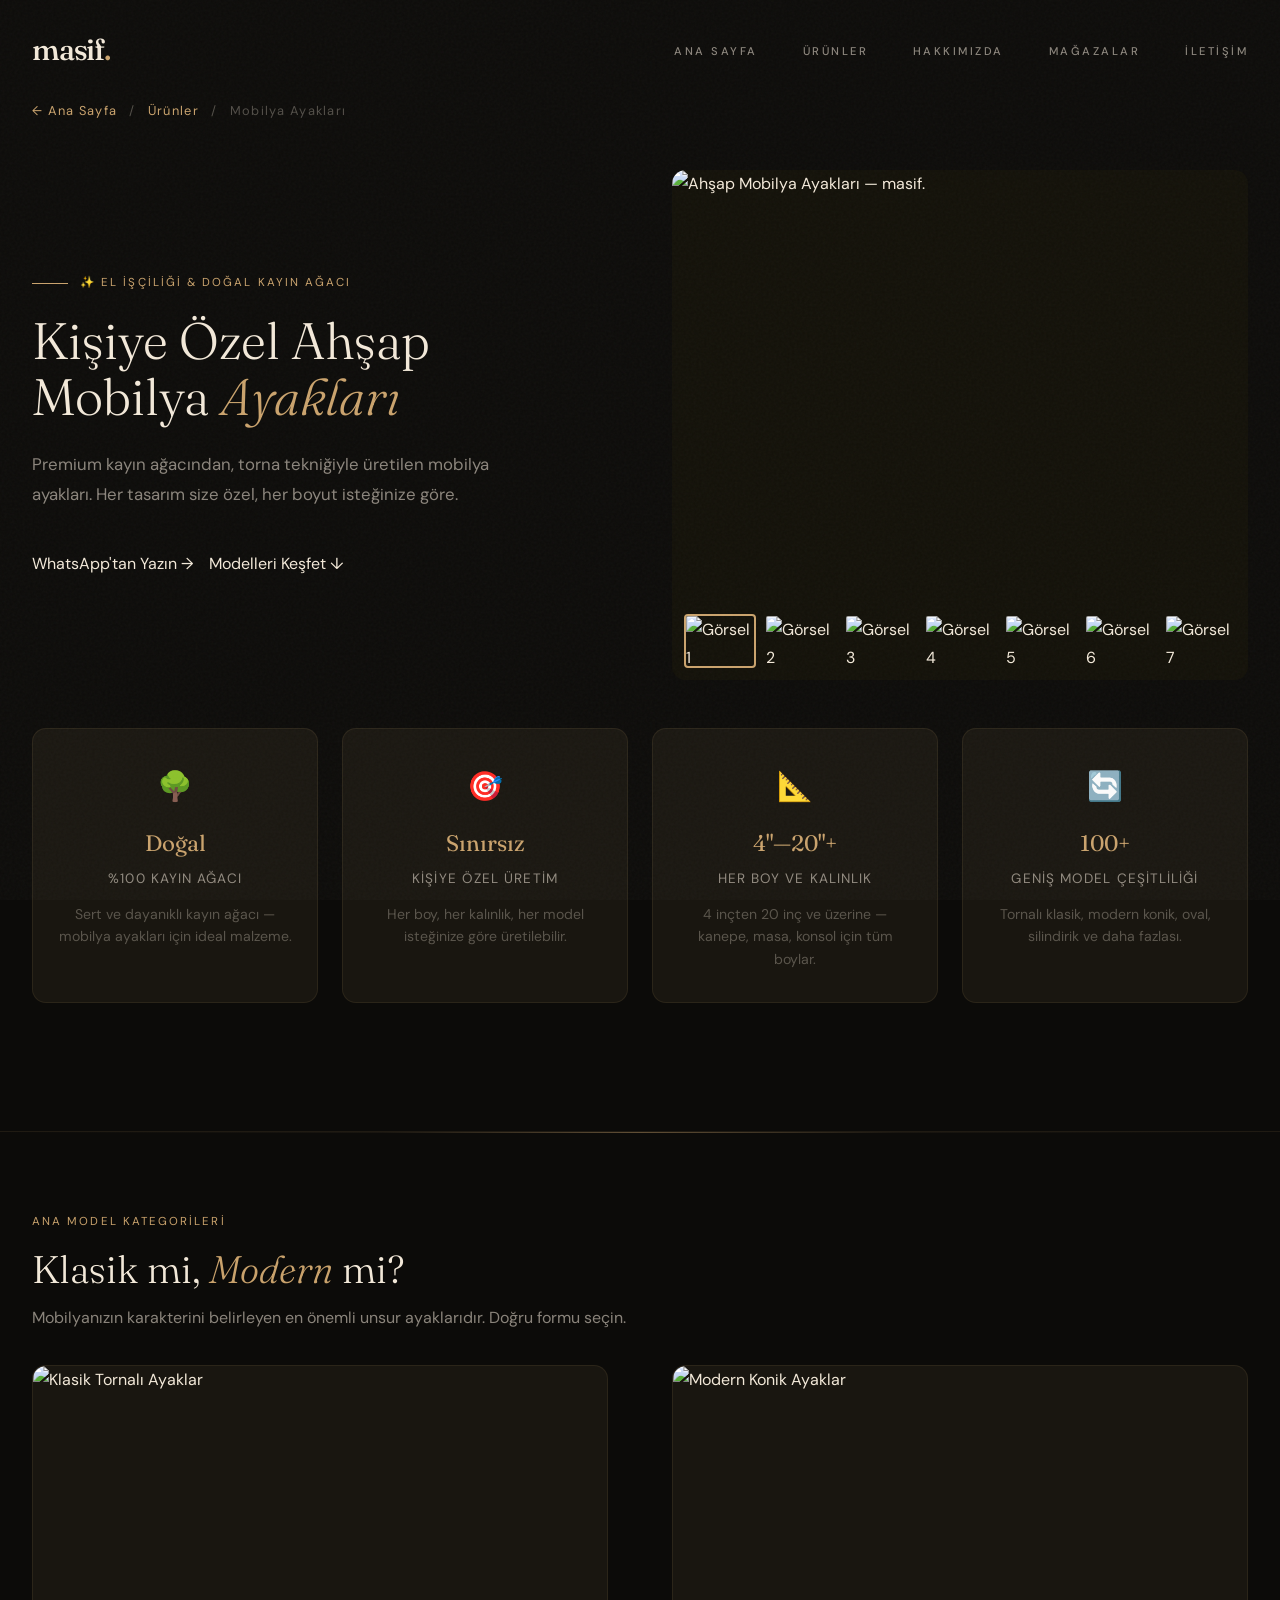
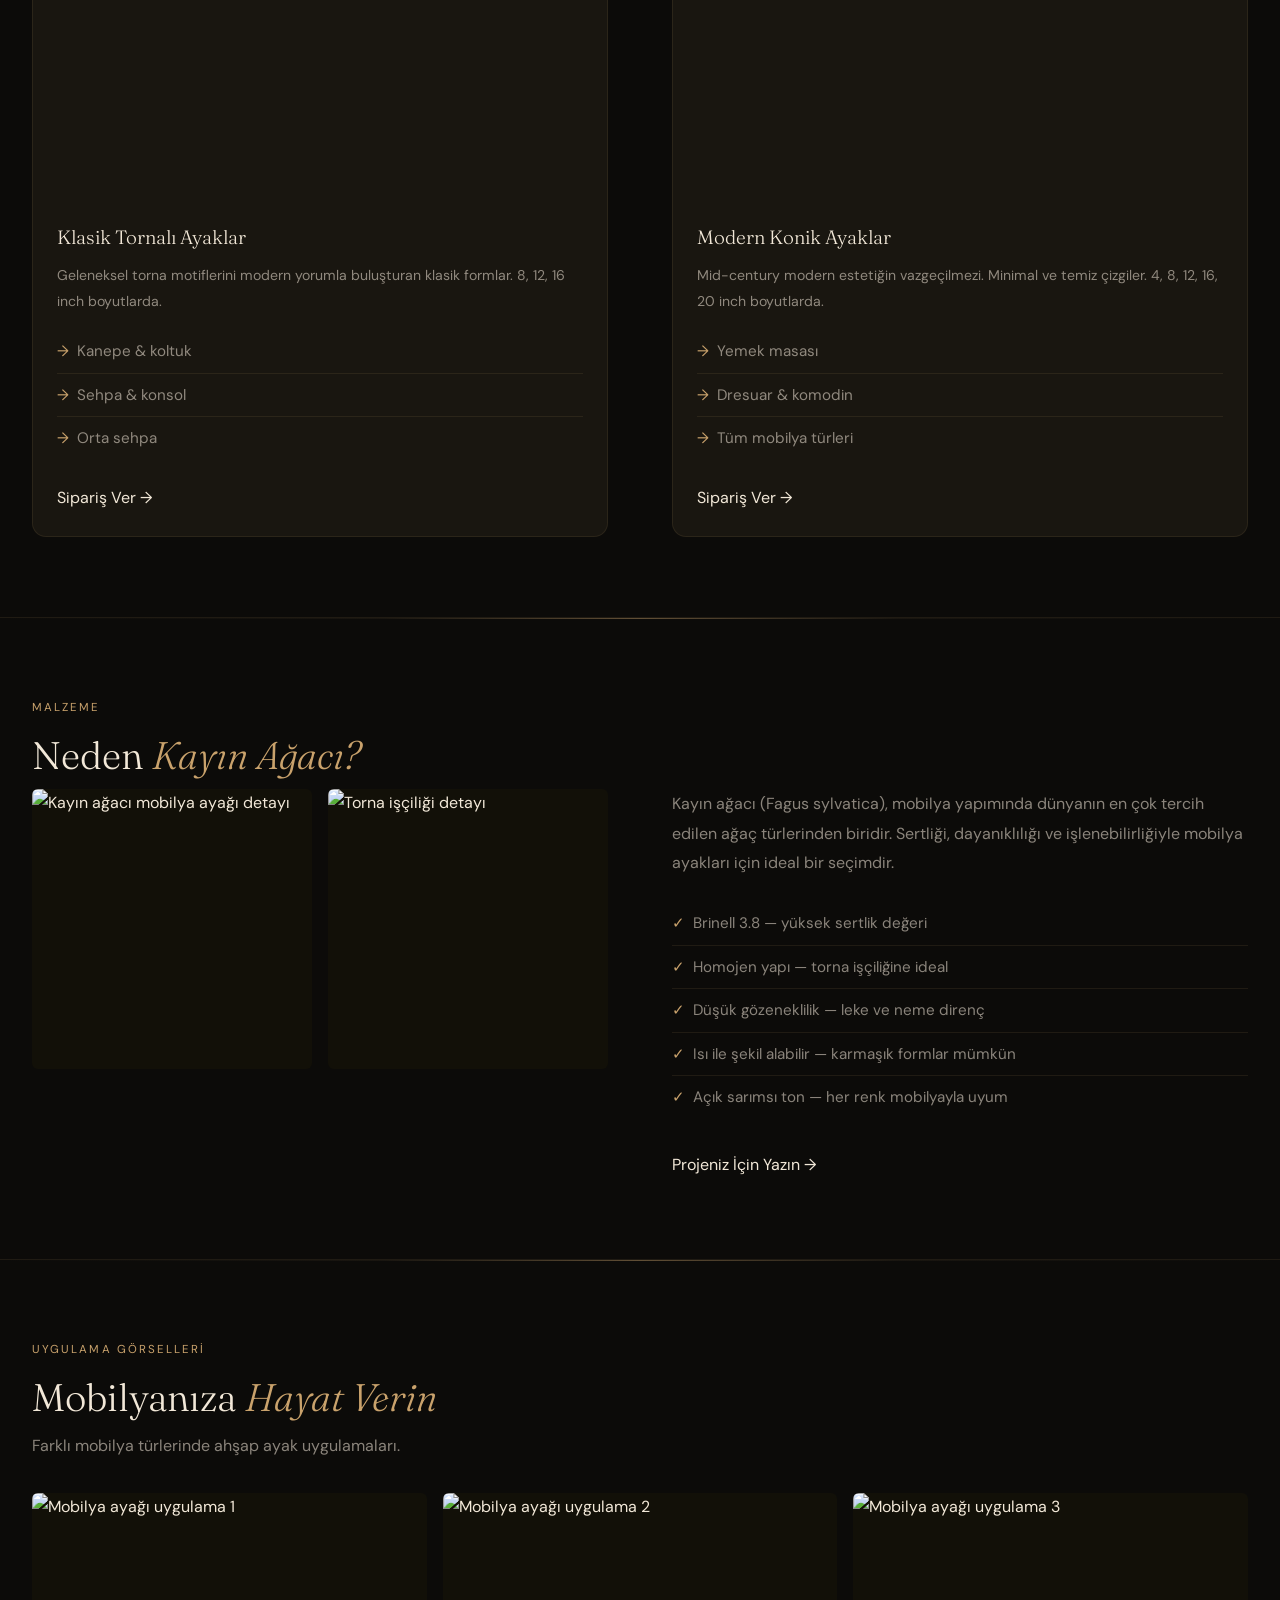
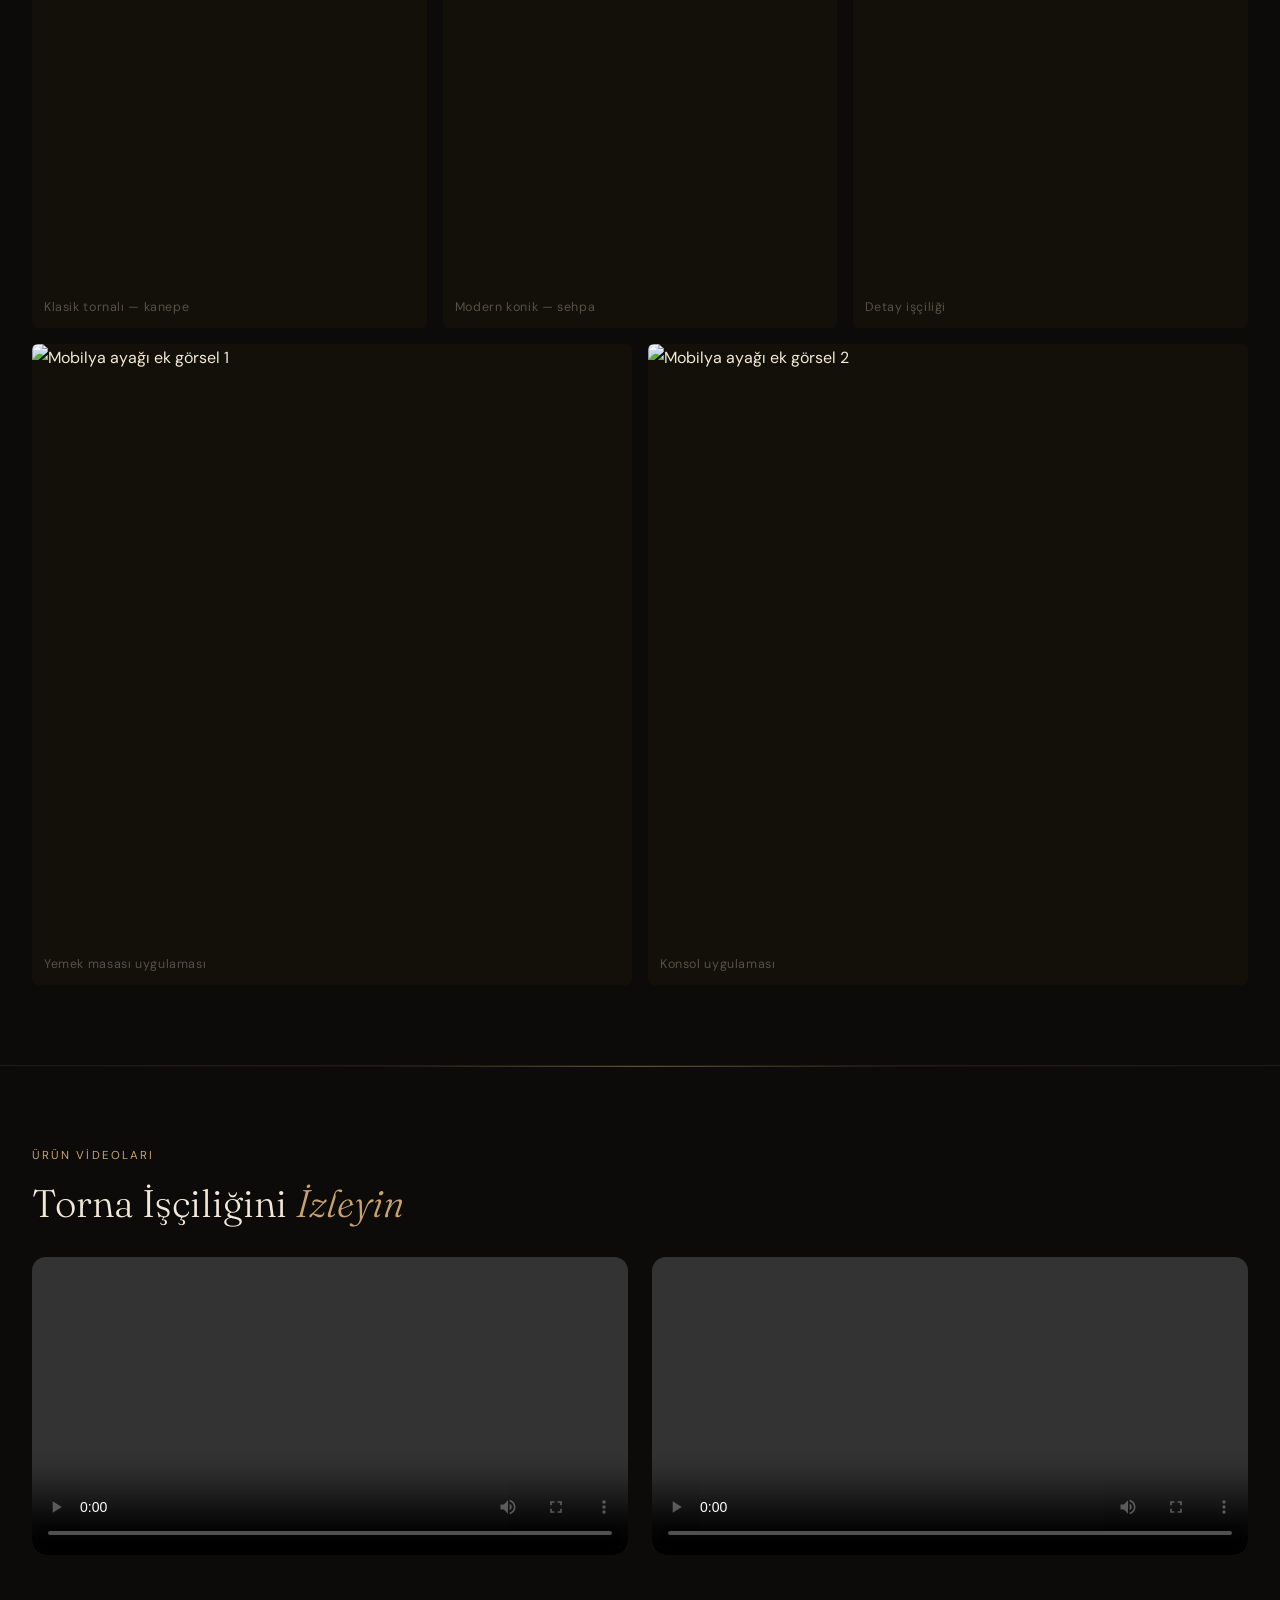
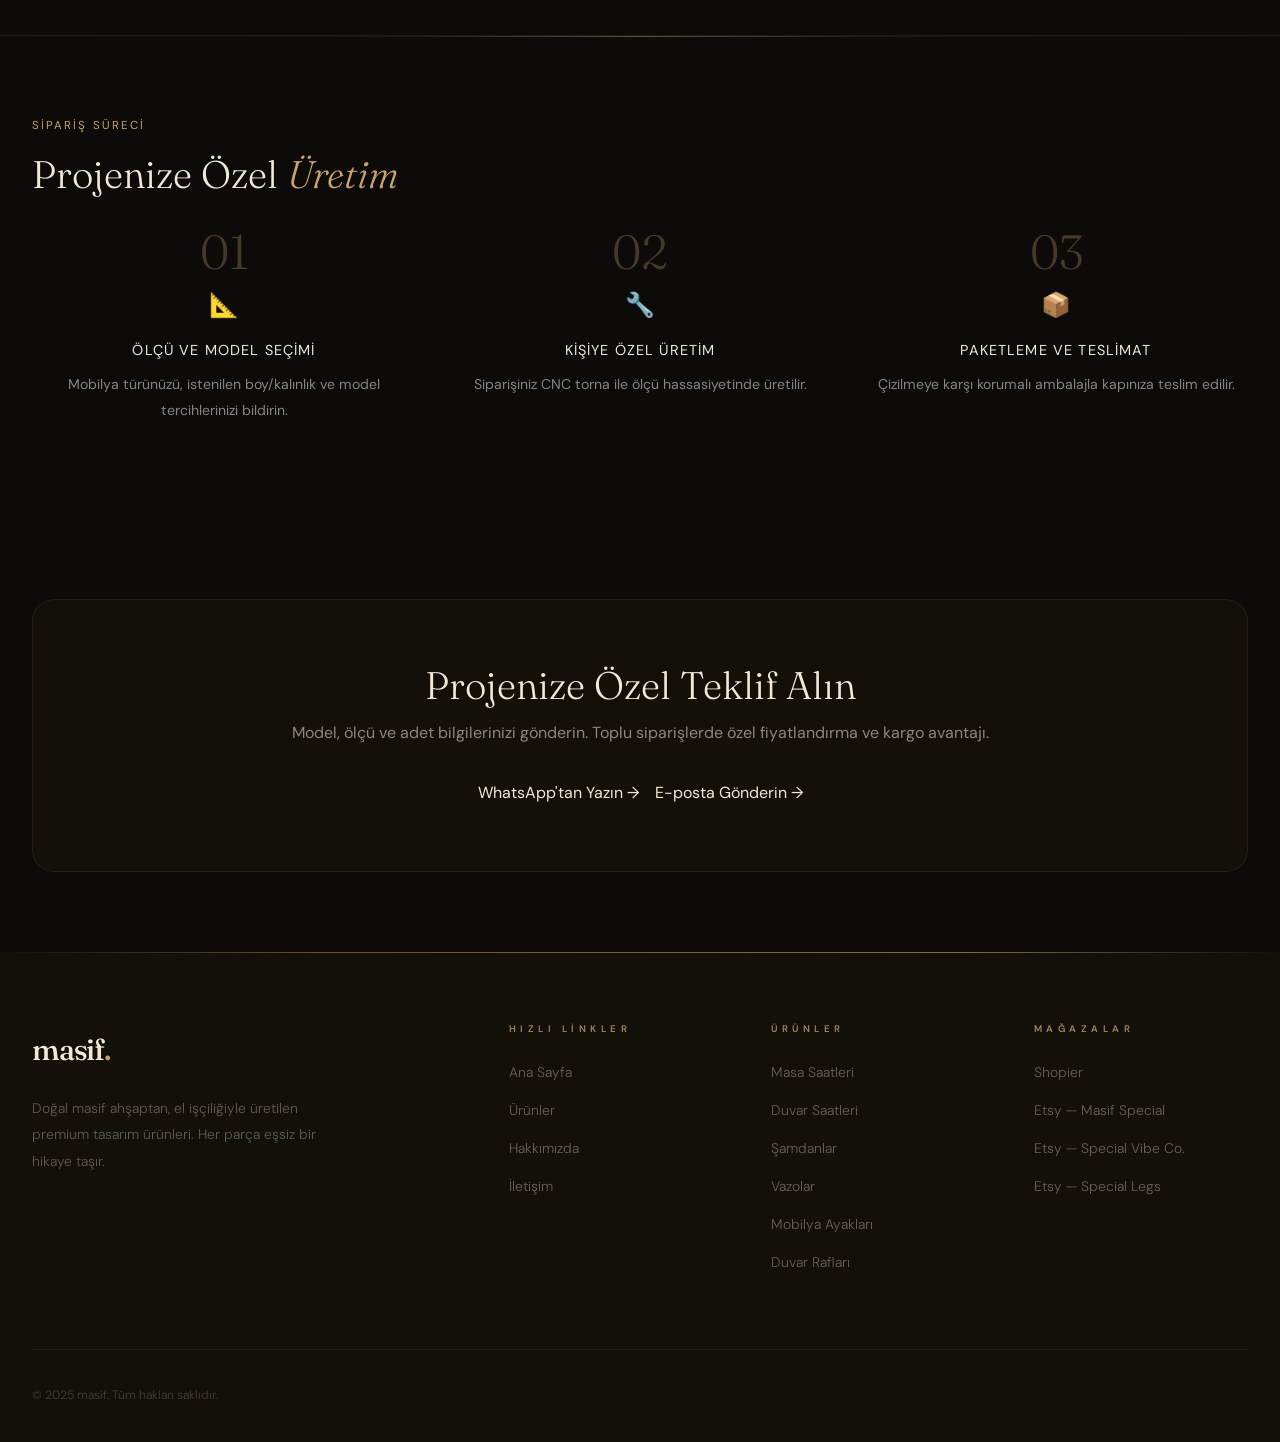
==== ahsap-ayaklar.html @ b121e5b3 "6 ürün detay sayfası eklendi - ahsap-masa-saati.html — kadran modelleri, font kişiselleştirme, video" ====
<!doctype html>
<html lang="tr">
<head>
  <meta charset="UTF-8"/>
  <meta name="viewport" content="width=device-width, initial-scale=1.0"/>
  <title>Ahşap Mobilya Ayakları | Kişiye Özel | Kayın Ağacı — masif.</title>
  <meta name="description" content="Premium kayın ağacından torna tekniğiyle üretilen kişiye özel mobilya ayakları. Her boy ve kalınlık, 100'den fazla model. Kanepe, koltuk, konsol ve masa ayakları."/>
  <link rel="preconnect" href="https://fonts.googleapis.com"/>
  <link rel="preconnect" href="https://fonts.gstatic.com" crossorigin/>
  <link href="https://fonts.googleapis.com/css2?family=Fraunces:ital,opsz,wght@0,9..144,300;0,9..144,400;0,9..144,500;1,9..144,300;1,9..144,400;1,9..144,500&family=DM+Sans:opsz,wght@9..40,300;9..40,400;9..40,500;9..40,600&display=swap" rel="stylesheet"/>
  <link rel="stylesheet" href="style.css"/>
  <link rel="stylesheet" href="product.css"/>
</head>
<body>
  <div class="page-loader" id="pageLoader"><div class="loader-logo">masif<span>.</span></div></div>
  <div class="nav-overlay" id="navOverlay"></div>
  <nav class="navbar" id="navbar">
    <div class="container">
      <a href="index.html" class="logo">masif<span>.</span></a>
      <ul class="nav-links" id="navLinks">
        <li><a href="index.html">Ana Sayfa</a></li>
        <li><a href="index.html#urunler" class="active">Ürünler</a></li>
        <li><a href="index.html#hakkimizda">Hakkımızda</a></li>
        <li><a href="index.html#magazalar">Mağazalar</a></li>
        <li><a href="index.html#iletisim">İletişim</a></li>
      </ul>
      <button class="menu-toggle" id="menuToggle" aria-label="Menü">
        <span></span><span></span><span></span>
      </button>
    </div>
  </nav>

  <!-- Breadcrumb -->
  <div class="product-breadcrumb">
    <div class="container">
      <a href="index.html">← Ana Sayfa</a>
      <span>/</span>
      <a href="index.html#urunler">Ürünler</a>
      <span>/</span>
      Mobilya Ayakları
    </div>
  </div>

  <!-- Product Hero -->
  <section class="product-hero">
    <div class="container">
      <div class="product-hero-inner">
        <!-- Info -->
        <div class="product-hero-info">
          <div class="product-hero-badge">✨ El İşçiliği &amp; Doğal Kayın Ağacı</div>
          <h1>Kişiye Özel Ahşap Mobilya <em>Ayakları</em></h1>
          <p class="product-hero-desc">Premium kayın ağacından, torna tekniğiyle üretilen mobilya ayakları. Her tasarım size özel, her boyut isteğinize göre.</p>
          <div class="product-hero-cta">
            <a href="https://wa.me/905XXXXXXXXX" class="btn-primary" target="_blank">WhatsApp'tan Yazın →</a>
            <a href="#modeller" class="btn-outline">Modelleri Keşfet ↓</a>
          </div>
        </div>
        <!-- Gallery -->
        <div class="product-gallery">
          <div class="gallery-main" id="galleryMain">
            <img src="Ahşap Ayaklar/2.png" alt="Ahşap Mobilya Ayakları — masif." id="galleryMainImg" data-lightbox="Ahşap Ayaklar/2.png"/>
          </div>
          <div class="gallery-thumbs">
            <div class="gallery-thumb active" onclick="switchGallery(this, 'Ahşap Ayaklar/2.png', 'img')">
              <img src="Ahşap Ayaklar/2.png" alt="Görsel 1"/>
            </div>
            <div class="gallery-thumb" onclick="switchGallery(this, 'Ahşap Ayaklar/3.png', 'img')">
              <img src="Ahşap Ayaklar/3.png" alt="Görsel 2" loading="lazy"/>
            </div>
            <div class="gallery-thumb" onclick="switchGallery(this, 'Ahşap Ayaklar/7 (1).png', 'img')">
              <img src="Ahşap Ayaklar/7 (1).png" alt="Görsel 3" loading="lazy"/>
            </div>
            <div class="gallery-thumb" onclick="switchGallery(this, 'Ahşap Ayaklar/8.png', 'img')">
              <img src="Ahşap Ayaklar/8.png" alt="Görsel 4" loading="lazy"/>
            </div>
            <div class="gallery-thumb" onclick="switchGallery(this, 'Ahşap Ayaklar/7.png', 'img')">
              <img src="Ahşap Ayaklar/7.png" alt="Görsel 5" loading="lazy"/>
            </div>
            <div class="gallery-thumb" onclick="switchGallery(this, 'Ahşap Ayaklar/14 (1).png', 'img')">
              <img src="Ahşap Ayaklar/14 (1).png" alt="Görsel 6" loading="lazy"/>
            </div>
            <div class="gallery-thumb" onclick="switchGallery(this, 'Ahşap Ayaklar/14.png', 'img')">
              <img src="Ahşap Ayaklar/14.png" alt="Görsel 7" loading="lazy"/>
            </div>
            <div class="gallery-thumb" onclick="switchGallery(this, 'Ahşap Ayaklar/hf_20260219_172932_a858bdf8-8413-4693-9ab3-9bf36b9cfa79.mp4', 'video')">
              <video src="Ahşap Ayaklar/hf_20260219_172932_a858bdf8-8413-4693-9ab3-9bf36b9cfa79.mp4" muted></video>
            </div>
            <div class="gallery-thumb" onclick="switchGallery(this, 'Ahşap Ayaklar/hf_20260221_081444_c251671a-e6d6-4819-8601-681219d92384.mp4', 'video')">
              <video src="Ahşap Ayaklar/hf_20260221_081444_c251671a-e6d6-4819-8601-681219d92384.mp4" muted></video>
            </div>
          </div>
        </div>
      </div>

      <!-- Features -->
      <div class="features-grid reveal">
        <div class="feature-card">
          <div class="feature-icon">🌳</div>
          <div class="feature-metric">Doğal</div>
          <div class="feature-title">%100 Kayın Ağacı</div>
          <p class="feature-desc">Sert ve dayanıklı kayın ağacı — mobilya ayakları için ideal malzeme.</p>
        </div>
        <div class="feature-card">
          <div class="feature-icon">🎯</div>
          <div class="feature-metric">Sınırsız</div>
          <div class="feature-title">Kişiye Özel Üretim</div>
          <p class="feature-desc">Her boy, her kalınlık, her model isteğinize göre üretilebilir.</p>
        </div>
        <div class="feature-card">
          <div class="feature-icon">📐</div>
          <div class="feature-metric">4"—20"+</div>
          <div class="feature-title">Her Boy ve Kalınlık</div>
          <p class="feature-desc">4 inçten 20 inç ve üzerine — kanepe, masa, konsol için tüm boylar.</p>
        </div>
        <div class="feature-card">
          <div class="feature-icon">🔄</div>
          <div class="feature-metric">100+</div>
          <div class="feature-title">Geniş Model Çeşitliliği</div>
          <p class="feature-desc">Tornalı klasik, modern konik, oval, silindirik ve daha fazlası.</p>
        </div>
      </div>
    </div>
  </section>

  <!-- Models -->
  <section class="content-section reveal" id="modeller">
    <div class="container">
      <div class="section-label">Ana Model Kategorileri</div>
      <h2>Klasik mi, <em>Modern</em> mi?</h2>
      <p class="subtitle">Mobilyanızın karakterini belirleyen en önemli unsur ayaklarıdır. Doğru formu seçin.</p>
      <div class="split-layout" style="margin-top: 2rem;">
        <div class="model-card" style="margin: 0;">
          <div class="model-card-img">
            <img src="Ahşap Ayaklar/14 (1).png" alt="Klasik Tornalı Ayaklar" loading="lazy"/>
          </div>
          <div class="model-card-body">
            <div class="model-card-title">Klasik Tornalı Ayaklar</div>
            <p class="model-card-desc">Geleneksel torna motiflerini modern yorumla buluşturan klasik formlar. 8, 12, 16 inch boyutlarda.</p>
            <ul class="icon-list" style="margin-bottom: 1.5rem;">
              <li><span style="color: var(--accent);">→</span> Kanepe &amp; koltuk</li>
              <li><span style="color: var(--accent);">→</span> Sehpa &amp; konsol</li>
              <li><span style="color: var(--accent);">→</span> Orta sehpa</li>
            </ul>
            <a href="https://wa.me/905XXXXXXXXX" class="btn-primary" target="_blank">Sipariş Ver →</a>
          </div>
        </div>
        <div class="model-card" style="margin: 0;">
          <div class="model-card-img">
            <img src="Ahşap Ayaklar/14.png" alt="Modern Konik Ayaklar" loading="lazy"/>
          </div>
          <div class="model-card-body">
            <div class="model-card-title">Modern Konik Ayaklar</div>
            <p class="model-card-desc">Mid-century modern estetiğin vazgeçilmezi. Minimal ve temiz çizgiler. 4, 8, 12, 16, 20 inch boyutlarda.</p>
            <ul class="icon-list" style="margin-bottom: 1.5rem;">
              <li><span style="color: var(--accent);">→</span> Yemek masası</li>
              <li><span style="color: var(--accent);">→</span> Dresuar &amp; komodin</li>
              <li><span style="color: var(--accent);">→</span> Tüm mobilya türleri</li>
            </ul>
            <a href="https://wa.me/905XXXXXXXXX" class="btn-primary" target="_blank">Sipariş Ver →</a>
          </div>
        </div>
      </div>
    </div>
  </section>

  <!-- Neden Kayın Ağacı -->
  <section class="content-section reveal">
    <div class="container">
      <div class="section-label">Malzeme</div>
      <h2>Neden <em>Kayın Ağacı?</em></h2>
      <div class="split-layout">
        <div>
          <div class="img-grid-2">
            <div class="img-card">
              <img src="Ahşap Ayaklar/8.png" alt="Kayın ağacı mobilya ayağı detayı" loading="lazy" data-lightbox="Ahşap Ayaklar/8.png"/>
            </div>
            <div class="img-card">
              <img src="Ahşap Ayaklar/7.png" alt="Torna işçiliği detayı" loading="lazy" data-lightbox="Ahşap Ayaklar/7.png"/>
            </div>
          </div>
        </div>
        <div>
          <p>Kayın ağacı (Fagus sylvatica), mobilya yapımında dünyanın en çok tercih edilen ağaç türlerinden biridir. Sertliği, dayanıklılığı ve işlenebilirliğiyle mobilya ayakları için ideal bir seçimdir.</p>
          <ul class="icon-list" style="margin-top: 1.5rem;">
            <li><span style="color: var(--accent);">✓</span> Brinell 3.8 — yüksek sertlik değeri</li>
            <li><span style="color: var(--accent);">✓</span> Homojen yapı — torna işçiliğine ideal</li>
            <li><span style="color: var(--accent);">✓</span> Düşük gözeneklilik — leke ve neme direnç</li>
            <li><span style="color: var(--accent);">✓</span> Isı ile şekil alabilir — karmaşık formlar mümkün</li>
            <li><span style="color: var(--accent);">✓</span> Açık sarımsı ton — her renk mobilyayla uyum</li>
          </ul>
          <div style="margin-top: 2rem;">
            <a href="https://wa.me/905XXXXXXXXX" class="btn-primary" target="_blank">Projeniz İçin Yazın →</a>
          </div>
        </div>
      </div>
    </div>
  </section>

  <!-- Mobilya Galerisi -->
  <section class="content-section reveal">
    <div class="container">
      <div class="section-label">Uygulama Görselleri</div>
      <h2>Mobilyanıza <em>Hayat Verin</em></h2>
      <p class="subtitle">Farklı mobilya türlerinde ahşap ayak uygulamaları.</p>
      <div class="img-grid-3" style="margin-top: 2rem;">
        <div class="img-card">
          <img src="Ahşap Ayaklar/2.png" alt="Mobilya ayağı uygulama 1" loading="lazy" data-lightbox="Ahşap Ayaklar/2.png"/>
          <div class="img-label">Klasik tornalı — kanepe</div>
        </div>
        <div class="img-card">
          <img src="Ahşap Ayaklar/3.png" alt="Mobilya ayağı uygulama 2" loading="lazy" data-lightbox="Ahşap Ayaklar/3.png"/>
          <div class="img-label">Modern konik — sehpa</div>
        </div>
        <div class="img-card">
          <img src="Ahşap Ayaklar/7 (1).png" alt="Mobilya ayağı uygulama 3" loading="lazy" data-lightbox="Ahşap Ayaklar/7 (1).png"/>
          <div class="img-label">Detay işçiliği</div>
        </div>
      </div>
      <div class="img-grid-2" style="margin-top: 1rem;">
        <div class="img-card">
          <img src="Ahşap Ayaklar/hf_20260222_120112_39fe9211-1a6a-4c63-b778-dd386a751009.jpeg" alt="Mobilya ayağı ek görsel 1" loading="lazy" data-lightbox="Ahşap Ayaklar/hf_20260222_120112_39fe9211-1a6a-4c63-b778-dd386a751009.jpeg"/>
          <div class="img-label">Yemek masası uygulaması</div>
        </div>
        <div class="img-card">
          <img src="Ahşap Ayaklar/hf_20260222_120312_4f94c326-0113-431b-8261-c9db89afc137.png" alt="Mobilya ayağı ek görsel 2" loading="lazy" data-lightbox="Ahşap Ayaklar/hf_20260222_120312_4f94c326-0113-431b-8261-c9db89afc137.png"/>
          <div class="img-label">Konsol uygulaması</div>
        </div>
      </div>
    </div>
  </section>

  <!-- Video Section -->
  <section class="content-section reveal">
    <div class="container">
      <div class="section-label">Ürün Videoları</div>
      <h2>Torna İşçiliğini <em>İzleyin</em></h2>
      <div class="video-grid">
        <div class="video-card">
          <video controls>
            <source src="Ahşap Ayaklar/hf_20260219_172932_a858bdf8-8413-4693-9ab3-9bf36b9cfa79.mp4" type="video/mp4"/>
          </video>
        </div>
        <div class="video-card">
          <video controls>
            <source src="Ahşap Ayaklar/hf_20260221_081444_c251671a-e6d6-4819-8601-681219d92384.mp4" type="video/mp4"/>
          </video>
        </div>
      </div>
    </div>
  </section>

  <!-- Sipariş Süreci -->
  <section class="content-section reveal">
    <div class="container">
      <div class="section-label">Sipariş Süreci</div>
      <h2>Projenize Özel <em>Üretim</em></h2>
      <div class="steps">
        <div class="step">
          <div class="step-num">01</div>
          <div class="step-icon">📐</div>
          <div class="step-title">Ölçü ve Model Seçimi</div>
          <p class="step-desc">Mobilya türünüzü, istenilen boy/kalınlık ve model tercihlerinizi bildirin.</p>
        </div>
        <div class="step">
          <div class="step-num">02</div>
          <div class="step-icon">🔧</div>
          <div class="step-title">Kişiye Özel Üretim</div>
          <p class="step-desc">Siparişiniz CNC torna ile ölçü hassasiyetinde üretilir.</p>
        </div>
        <div class="step">
          <div class="step-num">03</div>
          <div class="step-icon">📦</div>
          <div class="step-title">Paketleme ve Teslimat</div>
          <p class="step-desc">Çizilmeye karşı korumalı ambalajla kapınıza teslim edilir.</p>
        </div>
      </div>
    </div>
  </section>

  <!-- CTA Band -->
  <div class="container">
    <div class="cta-band reveal">
      <h2>Projenize Özel Teklif Alın</h2>
      <p>Model, ölçü ve adet bilgilerinizi gönderin. Toplu siparişlerde özel fiyatlandırma ve kargo avantajı.</p>
      <div class="cta-buttons">
        <a href="https://wa.me/905XXXXXXXXX" class="btn-primary" target="_blank">WhatsApp'tan Yazın →</a>
        <a href="mailto:info@masifspecial.com" class="btn-outline">E-posta Gönderin →</a>
      </div>
    </div>
  </div>

  <footer class="footer">
    <div class="container">
      <div class="footer-grid">
        <div class="footer-brand">
          <a href="index.html" class="logo">masif<span>.</span></a>
          <p>Doğal masif ahşaptan, el işçiliğiyle üretilen premium tasarım ürünleri. Her parça eşsiz bir hikaye taşır.</p>
        </div>
        <div class="footer-col">
          <h4>Hızlı Linkler</h4>
          <a href="index.html">Ana Sayfa</a>
          <a href="index.html#urunler">Ürünler</a>
          <a href="index.html#hakkimizda">Hakkımızda</a>
          <a href="index.html#iletisim">İletişim</a>
        </div>
        <div class="footer-col">
          <h4>Ürünler</h4>
          <a href="ahsap-masa-saati.html">Masa Saatleri</a>
          <a href="ahsap-duvar-saati.html">Duvar Saatleri</a>
          <a href="ahsap-samdanlar.html">Şamdanlar</a>
          <a href="ahsap-vazolar.html">Vazolar</a>
          <a href="ahsap-ayaklar.html">Mobilya Ayakları</a>
          <a href="ahsap-duvar-rafi.html">Duvar Rafları</a>
        </div>
        <div class="footer-col">
          <h4>Mağazalar</h4>
          <a href="https://www.shopier.com/masiftasarimahsap" target="_blank">Shopier</a>
          <a href="https://masifspecial.etsy.com" target="_blank">Etsy — Masif Special</a>
          <a href="https://specialvibeco.etsy.com" target="_blank">Etsy — Special Vibe Co.</a>
          <a href="https://masifspeciallegs.etsy.com" target="_blank">Etsy — Special Legs</a>
        </div>
      </div>
      <div class="footer-bottom">
        <p>&copy; 2025 masif. Tüm hakları saklıdır.</p>
      </div>
    </div>
  </footer>

  <div class="lightbox" id="lightbox">
    <button class="lightbox-close" id="lightboxClose">&times;</button>
    <img src="" alt="" id="lightboxImg"/>
  </div>

  <script src="script.js"></script>
  <script>
    function switchGallery(thumb, src, type) {
      document.querySelectorAll('.gallery-thumb').forEach(function(t) { t.classList.remove('active'); });
      thumb.classList.add('active');
      var main = document.getElementById('galleryMain');
      if (type === 'video') {
        main.innerHTML = '<video autoplay muted loop playsinline style="width:100%;height:100%;object-fit:cover;"><source src="' + src + '" type="video/mp4"/></video>';
      } else {
        main.innerHTML = '<img src="' + src + '" alt="Ahşap Mobilya Ayağı" data-lightbox="' + src + '" style="width:100%;height:100%;object-fit:cover;cursor:pointer;" onclick="openLightbox(\'' + src + '\')" />';
      }
    }
    function openLightbox(src) {
      document.getElementById('lightboxImg').src = src;
      document.getElementById('lightbox').classList.add('active');
    }
    document.querySelectorAll('[data-lightbox]').forEach(function(el) {
      el.style.cursor = 'pointer';
      el.addEventListener('click', function() { openLightbox(this.dataset.lightbox); });
    });
    document.getElementById('lightboxClose').addEventListener('click', function() {
      document.getElementById('lightbox').classList.remove('active');
    });
    document.getElementById('lightbox').addEventListener('click', function(e) {
      if (e.target === this) this.classList.remove('active');
    });
  </script>
</body>
</html>
---- style.css ----
/* ================================================================
   MASIF SPECIAL — OBSIDIAN & AMBER LUXURY DESIGN SYSTEM
   Typography : Fraunces (display) × DM Sans (body)
   Palette    : Obsidian Black × Warm Cream × Amber Gold
   Mood       : High-end watch brand / cognac label / editorial luxury
================================================================ */

/* ── Custom Properties ────────────────────────────────────────── */
:root {
  /* Surfaces */
  --bg-primary:    #0c0b09;
  --bg-secondary:  #121008;
  --bg-card:       #191610;
  --bg-card-hover: #211d13;
  --surface:       #272011;
  --surface-dark:  #0c0b09;

  /* Accent — warm amber / aged gold */
  --accent:        #c9a26c;
  --accent-mid:    #b08548;
  --accent-warm:   #dbb87a;
  --accent-gold:   #c9a26c;
  --accent-light:  rgba(201,162,108,.10);
  --accent-glow:   rgba(201,162,108,.22);

  /* Text */
  --text-primary:   #f2e8d8;
  --text-secondary: rgba(242,232,216,.55);
  --text-muted:     rgba(242,232,216,.30);
  --text-on-dark:   #f2e8d8;

  /* Borders */
  --border:        rgba(201,162,108,.10);
  --border-hover:  rgba(201,162,108,.38);
  --border-strong: rgba(201,162,108,.16);

  /* Shadows — deep, warm-tinted */
  --shadow-xs: 0 1px 4px rgba(0,0,0,.35);
  --shadow-sm: 0 2px 12px rgba(0,0,0,.42), 0 1px 4px rgba(0,0,0,.26);
  --shadow:    0 8px 32px rgba(0,0,0,.52), 0 2px 8px rgba(0,0,0,.32);
  --shadow-lg: 0 20px 60px rgba(0,0,0,.62), 0 6px 20px rgba(0,0,0,.36);
  --shadow-xl: 0 40px 80px rgba(0,0,0,.72), 0 12px 32px rgba(0,0,0,.42);

  /* Glass */
  --glass:        rgba(12,11,9,.90);
  --glass-border: rgba(201,162,108,.14);

  /* Fonts */
  --font-display: 'Fraunces', 'Georgia', serif;
  --font-body:    'DM Sans', 'Helvetica Neue', sans-serif;

  /* Shape */
  --radius:    6px;
  --radius-lg: 14px;
  --radius-xl: 22px;

  /* Motion */
  --ease:            cubic-bezier(.25,.46,.45,.94);
  --ease-spring:     cubic-bezier(.34,1.56,.64,1);
  --transition:      .42s cubic-bezier(.25,.46,.45,.94);
  --transition-fast: .20s cubic-bezier(.25,.46,.45,.94);
}

/* ── Reset ────────────────────────────────────────────────────── */
*, *::before, *::after { margin:0; padding:0; box-sizing:border-box; }

html {
  scroll-behavior: smooth;
  font-size: 16px;
  scroll-padding-top: 80px;
}

body {
  font-family: var(--font-body);
  background: var(--bg-primary);
  color: var(--text-primary);
  line-height: 1.75;
  overflow-x: hidden;
  -webkit-font-smoothing: antialiased;
  -moz-osx-font-smoothing: grayscale;
}

/* Persistent grain overlay — gives depth and luxury feel */
body::before {
  content: '';
  position: fixed;
  inset: 0;
  background-image: url("data:image/svg+xml,%3Csvg viewBox='0 0 512 512' xmlns='http://www.w3.org/2000/svg'%3E%3Cfilter id='g'%3E%3CfeTurbulence type='fractalNoise' baseFrequency='.68' numOctaves='4' stitchTiles='stitch'/%3E%3C/filter%3E%3Crect width='100%25' height='100%25' filter='url(%23g)'/%3E%3C/svg%3E");
  opacity: .038;
  pointer-events: none;
  z-index: 9997;
  mix-blend-mode: screen;
}

img { max-width:100%; display:block; }
a   { text-decoration:none; color:inherit; }
ul  { list-style:none; }

/* ── Scrollbar ─────────────────────────────────────────────────── */
::-webkit-scrollbar       { width: 5px; }
::-webkit-scrollbar-track { background: var(--bg-secondary); }
::-webkit-scrollbar-thumb { background: var(--accent-mid); border-radius: 3px; }
::-webkit-scrollbar-thumb:hover { background: var(--accent); }

/* ── Typography ────────────────────────────────────────────────── */
h1,h2,h3,h4 {
  font-family: var(--font-display);
  font-weight: 400;
  line-height: 1.12;
  color: var(--text-primary);
}

.section-badge {
  display: inline-flex;
  align-items: center;
  gap: 14px;
  font-family: var(--font-body);
  font-size: .63rem;
  font-weight: 600;
  letter-spacing: 5px;
  text-transform: uppercase;
  color: var(--accent);
  margin-bottom: 1.3rem;
}
.section-badge::before {
  content: '';
  width: 32px;
  height: 1px;
  background: var(--accent);
  flex-shrink: 0;
  opacity: .8;
}

.section-title {
  font-size: clamp(2.2rem, 4vw, 3.5rem);
  font-weight: 400;
  letter-spacing: -.03em;
  color: var(--text-primary);
  margin-bottom: 1.1rem;
  line-height: 1.1;
}

.section-subtitle {
  font-size: 1rem;
  font-weight: 300;
  color: var(--text-secondary);
  max-width: 530px;
  line-height: 1.9;
}

/* ── Container ─────────────────────────────────────────────────── */
.container {
  max-width: 1280px;
  margin: 0 auto;
  padding: 0 2rem;
}

/* ── Sections ──────────────────────────────────────────────────── */
section { padding: 120px 0; }

/* Fine amber top-border on every section */
section + section::before,
.showcase-section::before,
#hakkimizda::before,
#magazalar::before,
#iletisim::before,
#urunler::before {
  content: '';
  position: absolute;
  top: 0; left: 0; right: 0;
  height: 1px;
  background: linear-gradient(90deg,
    transparent 0%,
    var(--border-strong) 30%,
    var(--accent) 50%,
    var(--border-strong) 70%,
    transparent 100%
  );
  opacity: .45;
}
section { position: relative; }

/* ── Reveal Animation ──────────────────────────────────────────── */
.reveal {
  opacity: 0;
  transform: translateY(30px);
  transition: opacity .85s var(--ease), transform .85s var(--ease);
}
.reveal.active          { opacity:1; transform:translateY(0); }
.reveal-delay-1         { transition-delay: .10s; }
.reveal-delay-2         { transition-delay: .21s; }
.reveal-delay-3         { transition-delay: .33s; }
.reveal-delay-4         { transition-delay: .45s; }
.reveal-delay-5         { transition-delay: .57s; }


/* ================================================================
   NAVBAR
================================================================ */
.navbar {
  position: fixed;
  top: 0; left: 0; right: 0;
  z-index: 1000;
  padding: 1.5rem 0;
  transition: var(--transition);
}

.navbar.scrolled {
  background: var(--glass);
  backdrop-filter: blur(20px) saturate(180%);
  -webkit-backdrop-filter: blur(20px) saturate(180%);
  border-bottom: 1px solid var(--glass-border);
  padding: .9rem 0;
  box-shadow: var(--shadow-sm);
}

.navbar .container {
  display: flex;
  align-items: center;
  justify-content: space-between;
}

.logo {
  font-family: var(--font-display);
  font-size: 1.85rem;
  font-weight: 500;
  letter-spacing: -.04em;
  color: var(--text-on-dark);
  transition: var(--transition-fast);
}
.logo span { color: var(--accent-gold); }

.nav-links {
  display: flex;
  align-items: center;
  gap: 2.8rem;
}

.nav-links a {
  font-family: var(--font-body);
  font-size: .70rem;
  font-weight: 500;
  letter-spacing: 2.5px;
  text-transform: uppercase;
  color: rgba(242,232,216,.55);
  transition: color var(--transition-fast);
  position: relative;
}
.nav-links a::after {
  content: '';
  position: absolute;
  bottom: -4px; left: 0;
  width: 0; height: 1px;
  background: var(--accent);
  transition: width var(--transition-fast);
}
.nav-links a:hover,
.nav-links a.active          { color: var(--accent); }
.nav-links a:hover::after,
.nav-links a.active::after   { width: 100%; }

/* Mobile toggle */
.menu-toggle {
  display: none;
  flex-direction: column;
  gap: 5px;
  cursor: pointer;
  background: none;
  border: none;
  padding: 4px;
  z-index: 1001;
}
.menu-toggle span {
  width: 24px; height: 1px;
  background: var(--text-on-dark);
  transition: var(--transition-fast);
  transform-origin: center;
}
.menu-toggle.active span:nth-child(1) { transform: rotate(45deg) translate(4px,4.5px); }
.menu-toggle.active span:nth-child(2) { opacity: 0; }
.menu-toggle.active span:nth-child(3) { transform: rotate(-45deg) translate(4px,-4.5px); }


/* ================================================================
   HERO
================================================================ */
.hero {
  position: relative;
  min-height: 100vh;
  display: flex;
  align-items: center;
  overflow: hidden;
  padding: 0;
}

.hero-bg {
  position: absolute;
  inset: 0;
  z-index: 0;
}
.hero-bg img {
  width: 100%; height: 100%;
  object-fit: cover;
  filter: brightness(.70) saturate(1);
}

/* Cinematic overlay: deep dark + amber warmth radiating from left */
.hero-bg::after {
  content: '';
  position: absolute;
  inset: 0;
  background:
    radial-gradient(ellipse 70% 70% at 10% 60%, rgba(201,162,108,.18) 0%, transparent 60%),
    radial-gradient(ellipse 50% 50% at 90% 10%, rgba(201,162,108,.06) 0%, transparent 55%),
    linear-gradient(125deg,
      rgba(12,11,9,.96) 0%,
      rgba(12,11,9,.58) 42%,
      rgba(12,11,9,.82) 100%
    );
}

/* Extra grain on hero */
.hero::after {
  content: '';
  position: absolute;
  inset: 0;
  background-image: url("data:image/svg+xml,%3Csvg viewBox='0 0 512 512' xmlns='http://www.w3.org/2000/svg'%3E%3Cfilter id='n'%3E%3CfeTurbulence type='fractalNoise' baseFrequency='.78' numOctaves='4' stitchTiles='stitch'/%3E%3C/filter%3E%3Crect width='100%25' height='100%25' filter='url(%23n)'/%3E%3C/svg%3E");
  opacity: .055;
  pointer-events: none;
  z-index: 1;
  mix-blend-mode: overlay;
}

.hero-content {
  position: relative;
  z-index: 2;
  max-width: 720px;
  padding: 0 2rem;
  margin-left: 9%;
}

.hero-badge {
  display: inline-flex;
  align-items: center;
  gap: 16px;
  font-family: var(--font-body);
  font-size: .62rem;
  font-weight: 600;
  letter-spacing: 6px;
  text-transform: uppercase;
  color: var(--accent);
  margin-bottom: 2.2rem;
  opacity: 0;
  transform: translateY(18px);
  animation: heroUp 1.3s .2s forwards;
}
.hero-badge::before {
  content: '';
  width: 44px; height: 1px;
  background: var(--accent);
  opacity: .75;
}

.hero h1 {
  font-family: var(--font-display);
  font-size: clamp(3rem, 6.5vw, 5.8rem);
  font-weight: 400;
  line-height: 1.06;
  letter-spacing: -.03em;
  color: var(--text-primary);
  margin-bottom: 1.8rem;
  opacity: 0;
  transform: translateY(32px);
  animation: heroUp 1.3s .45s forwards;
}
.hero h1 em {
  font-style: italic;
  color: var(--accent);
  font-weight: 300;
}

.hero-description {
  font-family: var(--font-body);
  font-size: 1.05rem;
  font-weight: 300;
  color: rgba(242,232,216,.60);
  line-height: 1.95;
  margin-bottom: 3rem;
  max-width: 500px;
  opacity: 0;
  transform: translateY(28px);
  animation: heroUp 1.3s .75s forwards;
}

.hero-cta {
  display: inline-flex;
  align-items: center;
  gap: 16px;
  padding: 16px 42px;
  background: transparent;
  border: 1px solid rgba(201,162,108,.50);
  color: var(--accent);
  font-family: var(--font-body);
  font-size: .68rem;
  font-weight: 500;
  letter-spacing: 4px;
  text-transform: uppercase;
  cursor: pointer;
  transition: color var(--transition), border-color var(--transition);
  opacity: 0;
  transform: translateY(28px);
  animation: heroUp 1.3s 1.1s forwards;
  position: relative;
  overflow: hidden;
}
.hero-cta::before {
  content: '';
  position: absolute;
  inset: 0;
  background: var(--accent);
  transform: scaleX(0);
  transform-origin: left;
  transition: transform .48s var(--ease);
}
.hero-cta:hover::before  { transform: scaleX(1); }
.hero-cta:hover          { color: var(--bg-primary); border-color: var(--accent); }
.hero-cta span,
.hero-cta svg            { position: relative; z-index: 1; }
.hero-cta svg            { width:16px; height:16px; transition: transform var(--transition-fast); }
.hero-cta:hover svg      { transform: translateX(5px); }

.hero-scroll {
  position: absolute;
  bottom: 46px; left: 50%;
  transform: translateX(-50%);
  z-index: 2;
  display: flex;
  flex-direction: column;
  align-items: center;
  gap: 11px;
  color: rgba(242,232,216,.28);
  font-family: var(--font-body);
  font-size: .55rem;
  letter-spacing: 4.5px;
  text-transform: uppercase;
  animation: scrollFloat 2.8s ease-in-out infinite;
}
.hero-scroll-line {
  width: 1px; height: 48px;
  background: linear-gradient(to bottom, rgba(201,162,108,.55), transparent);
}

@keyframes heroUp    { to { opacity:1; transform:translateY(0); } }
@keyframes scrollFloat {
  0%,100% { transform: translateX(-50%) translateY(0); }
  50%     { transform: translateX(-50%) translateY(9px); }
}


/* ================================================================
   PRODUCTS / GALLERY
================================================================ */
#urunler { background: var(--bg-primary); }

.products-header {
  text-align: center;
  margin-bottom: 4.5rem;
}
.products-header .section-badge  { justify-content: center; }
.products-header .section-badge::before { display: none; }
.products-header .section-subtitle { margin: 0 auto; }

.products-grid {
  display: grid;
  grid-template-columns: repeat(3,1fr);
  gap: 1.1rem;
}

.product-card {
  position: relative;
  border-radius: var(--radius-lg);
  overflow: hidden;
  cursor: pointer;
  aspect-ratio: 1;
  transition: var(--transition);
  box-shadow: var(--shadow-sm);
}
.product-card:nth-child(1) {
  grid-column: span 2;
  grid-row:    span 2;
  aspect-ratio: auto;
  border-radius: var(--radius-xl);
}
.product-card:hover {
  transform: translateY(-4px);
  box-shadow: var(--shadow-lg), 0 0 0 1px var(--border-hover);
}
.product-card img {
  width: 100%; height: 100%;
  object-fit: cover;
  transition: transform .95s var(--ease);
}
.product-card:hover img { transform: scale(1.07); }

.product-overlay {
  position: absolute;
  inset: 0;
  background: linear-gradient(
    to top,
    rgba(12,11,9,.90) 0%,
    rgba(12,11,9,.14) 48%,
    transparent 100%
  );
  display: flex;
  flex-direction: column;
  justify-content: flex-end;
  padding: 2.2rem;
  transition: var(--transition);
}
.product-card:hover .product-overlay {
  background: linear-gradient(
    to top,
    rgba(12,11,9,.96) 0%,
    rgba(201,162,108,.06) 55%,
    transparent 100%
  );
}

.product-category {
  font-family: var(--font-body);
  font-size: .58rem;
  font-weight: 600;
  letter-spacing: 4.5px;
  text-transform: uppercase;
  color: var(--accent);
  margin-bottom: .5rem;
}
.product-name {
  font-family: var(--font-display);
  font-size: 1.5rem;
  font-weight: 400;
  color: var(--text-primary);
  margin-bottom: .5rem;
  letter-spacing: -.015em;
  line-height: 1.2;
}
.product-card:nth-child(1) .product-name { font-size: 2.1rem; }

.product-desc {
  font-family: var(--font-body);
  font-size: .83rem;
  font-weight: 300;
  color: rgba(242,232,216,.65);
  line-height: 1.65;
  max-width: 88%;
  margin-bottom: 1.2rem;
  opacity: 0;
  transform: translateY(8px);
  transition: opacity .38s var(--ease), transform .38s var(--ease);
}
.product-card:hover .product-desc { opacity:1; transform:translateY(0); }

.product-link {
  display: inline-flex;
  align-items: center;
  gap: 6px;
  color: var(--accent);
  font-family: var(--font-body);
  font-size: .66rem;
  font-weight: 600;
  text-transform: uppercase;
  letter-spacing: 3px;
  transition: gap var(--transition-fast), opacity var(--transition-fast);
  opacity: .8;
}
.product-link:hover { opacity:1; gap:10px; }


/* ================================================================
   SHOWCASE GALLERY
================================================================ */
.showcase-section {
  background: var(--bg-secondary);
  position: relative;
  overflow: hidden;
}
.showcase-section.showcase-alt { background: var(--bg-primary); }

/* Ambient warm orb */
.showcase-section::after {
  content: '';
  position: absolute;
  top: -100px; left: 50%;
  transform: translateX(-50%);
  width: 700px; height: 450px;
  background: radial-gradient(ellipse, rgba(201,162,108,.055) 0%, transparent 70%);
  pointer-events: none;
  z-index: 0;
}

.showcase-header {
  text-align: center;
  margin-bottom: 3.8rem;
  position: relative;
  z-index: 1;
}
.showcase-header .section-badge  { justify-content: center; }
.showcase-header .section-badge::before { display: none; }
.showcase-header .section-subtitle { margin: 0 auto; }

.showcase-gallery {
  position: relative;
  z-index: 1;
  display: flex;
  align-items: center;
  gap: 1.1rem;
}

.showcase-track-wrapper {
  overflow: hidden;
  border-radius: var(--radius-lg);
  flex: 1;
}

.showcase-track {
  display: flex;
  gap: 1.1rem;
  transition: transform .65s var(--ease);
  cursor: grab;
}
.showcase-track:active { cursor: grabbing; }

.showcase-slide {
  flex: 0 0 calc(33.333% - .73rem);
  border-radius: var(--radius-lg);
  overflow: hidden;
  cursor: pointer;
  position: relative;
  box-shadow: var(--shadow-sm);
  transition: var(--transition);
  border: 1px solid var(--border);
}
.showcase-slide:hover {
  box-shadow: var(--shadow), 0 0 0 1px var(--border-hover);
  transform: translateY(-3px);
}
.showcase-slide img {
  width: 100%; height: 360px;
  object-fit: cover;
  transition: transform .75s var(--ease);
  display: block;
}
.showcase-slide:hover img { transform: scale(1.06); }

/* Bottom fade on hover */
.showcase-slide::after {
  content: '';
  position: absolute;
  inset: 0;
  background: linear-gradient(to top, rgba(12,11,9,.42) 0%, transparent 45%);
  opacity: 0;
  transition: opacity .4s;
  border-radius: var(--radius-lg);
  pointer-events: none;
}
.showcase-slide:hover::after { opacity:1; }

.showcase-nav {
  width: 52px; height: 52px;
  border-radius: 50%;
  border: 1px solid var(--border-strong);
  background: var(--bg-card);
  color: var(--text-secondary);
  display: flex;
  align-items: center;
  justify-content: center;
  cursor: pointer;
  transition: var(--transition);
  flex-shrink: 0;
  z-index: 2;
  box-shadow: var(--shadow-sm);
}
.showcase-nav:hover {
  background: var(--accent);
  border-color: var(--accent);
  color: var(--bg-primary);
  box-shadow: 0 8px 28px var(--accent-glow);
  transform: scale(1.06);
}
.showcase-nav:active { transform: scale(.95); }
.showcase-nav svg    { width:20px; height:20px; }

.showcase-dots {
  display: flex;
  justify-content: center;
  gap: 8px;
  margin-top: 2.4rem;
  position: relative;
  z-index: 1;
}
.showcase-dot {
  width: 7px; height: 7px;
  border-radius: 50%;
  background: var(--border-strong);
  border: none;
  cursor: pointer;
  transition: var(--transition);
  padding: 0;
}
.showcase-dot.active {
  background: var(--accent);
  width: 28px;
  border-radius: 4px;
}


/* ================================================================
   ABOUT
================================================================ */
#hakkimizda {
  background: var(--bg-primary);
  overflow: hidden;
}

/* Ambient orb — top right */
#hakkimizda::after {
  content: '';
  position: absolute;
  top: -160px; right: -160px;
  width: 560px; height: 560px;
  background: radial-gradient(circle, rgba(201,162,108,.08) 0%, transparent 65%);
  pointer-events: none;
}

.about-grid {
  display: grid;
  grid-template-columns: 1fr 1fr;
  gap: 5.5rem;
  align-items: center;
  position: relative;
  z-index: 1;
}

.about-image {
  position: relative;
  border-radius: var(--radius-xl);
  overflow: visible;
}
.about-image img {
  width: 100%; height: 530px;
  object-fit: cover;
  border-radius: var(--radius-xl);
  transition: transform .95s var(--ease);
  box-shadow: var(--shadow-lg);
  border: 1px solid var(--border);
}
.about-image:hover img { transform: scale(1.022); }

/* Decorative amber frame corner */
.about-image-accent {
  position: absolute;
  bottom: -20px; right: -20px;
  width: 140px; height: 140px;
  border: 1.5px solid var(--accent);
  border-radius: var(--radius-lg);
  opacity: .22;
  pointer-events: none;
}

.about-text p {
  color: var(--text-secondary);
  margin-bottom: 1.6rem;
  font-size: 1rem;
  font-weight: 300;
  line-height: 1.95;
}

.about-stats {
  display: grid;
  grid-template-columns: repeat(3,1fr);
  gap: 2rem;
  margin-top: 3.2rem;
  padding-top: 3.2rem;
  border-top: 1px solid var(--border);
}
.stat-item { text-align: center; }
.stat-number {
  font-family: var(--font-display);
  font-size: 2.9rem;
  font-weight: 400;
  color: var(--accent);
  display: block;
  line-height: 1;
  margin-bottom: .55rem;
  letter-spacing: -.025em;
}
.stat-label {
  font-family: var(--font-body);
  font-size: .63rem;
  font-weight: 600;
  letter-spacing: 3.5px;
  text-transform: uppercase;
  color: var(--text-muted);
}


/* ================================================================
   STORES
================================================================ */
#magazalar {
  background: var(--bg-secondary);
}

.stores-header {
  text-align: center;
  margin-bottom: 4.5rem;
}
.stores-header .section-badge  { justify-content: center; }
.stores-header .section-badge::before { display: none; }
.stores-header .section-subtitle { margin: 0 auto; }

.stores-grid {
  display: grid;
  grid-template-columns: repeat(2,1fr);
  gap: 1.1rem;
}

.store-card {
  background: var(--bg-card);
  border: 1px solid var(--border);
  border-radius: var(--radius-lg);
  padding: 2.6rem;
  display: flex;
  align-items: center;
  gap: 2rem;
  transition: var(--transition);
  cursor: pointer;
  text-decoration: none;
  box-shadow: var(--shadow-xs);
  position: relative;
  overflow: hidden;
}

/* Amber wash on hover */
.store-card::before {
  content: '';
  position: absolute;
  inset: 0;
  background: linear-gradient(135deg, rgba(201,162,108,.07), transparent 60%);
  opacity: 0;
  transition: opacity var(--transition);
}
.store-card:hover::before  { opacity:1; }
.store-card:hover {
  border-color: var(--border-hover);
  transform: translateY(-5px);
  box-shadow: var(--shadow-lg), 0 0 0 1px var(--border-hover);
}
.store-card:active { transform: translateY(-2px); }

.store-icon {
  width: 68px; height: 68px;
  border-radius: var(--radius-lg);
  background: var(--accent-light);
  border: 1px solid var(--border);
  display: flex;
  align-items: center;
  justify-content: center;
  flex-shrink: 0;
  transition: var(--transition);
}
.store-card:hover .store-icon {
  background: var(--accent);
  border-color: var(--accent);
  box-shadow: 0 8px 28px var(--accent-glow);
}
.store-icon svg {
  width: 26px; height: 26px;
  color: var(--accent);
  transition: color var(--transition);
}
.store-card:hover .store-icon svg { color: var(--bg-primary); }

.store-info { flex:1; position:relative; }

.store-name {
  font-family: var(--font-display);
  font-size: 1.35rem;
  font-weight: 400;
  color: var(--text-primary);
  margin-bottom: .32rem;
  letter-spacing: -.015em;
}
.store-description {
  font-family: var(--font-body);
  font-size: .87rem;
  font-weight: 300;
  color: var(--text-secondary);
  margin-bottom: .85rem;
  line-height: 1.65;
}
.store-link {
  font-family: var(--font-body);
  font-size: .66rem;
  font-weight: 600;
  letter-spacing: 3px;
  text-transform: uppercase;
  color: var(--accent);
  display: inline-flex;
  align-items: center;
  gap: 7px;
  transition: gap var(--transition-fast);
}
.store-card:hover .store-link { gap: 13px; }
.store-link svg { width:14px; height:14px; }


/* ================================================================
   CONTACT
================================================================ */
#iletisim {
  background: var(--bg-primary);
}

/* Ambient bottom-left orb */
#iletisim::after {
  content: '';
  position: absolute;
  bottom: -130px; left: -90px;
  width: 480px; height: 480px;
  background: radial-gradient(circle, rgba(201,162,108,.08) 0%, transparent 65%);
  pointer-events: none;
}

.contact-grid {
  display: grid;
  grid-template-columns: 1fr 1fr;
  gap: 5.5rem;
  position: relative;
  z-index: 1;
}

.contact-info p {
  color: var(--text-secondary);
  margin-bottom: 2.3rem;
  line-height: 1.9;
  font-weight: 300;
}

.contact-details {
  display: flex;
  flex-direction: column;
  gap: 1.5rem;
}
.contact-item {
  display: flex;
  align-items: center;
  gap: 1.2rem;
}
.contact-item-icon {
  width: 52px; height: 52px;
  border-radius: var(--radius-lg);
  background: var(--bg-card);
  border: 1px solid var(--border);
  display: flex;
  align-items: center;
  justify-content: center;
  flex-shrink: 0;
  box-shadow: var(--shadow-xs);
}
.contact-item-icon svg { width:20px; height:20px; color: var(--accent); }

.contact-item-text {
  font-family: var(--font-body);
  font-size: .92rem;
  color: var(--text-secondary);
  font-weight: 300;
}
.contact-item-text strong {
  display: block;
  color: var(--text-primary);
  font-weight: 500;
  margin-bottom: 2px;
  font-size: .80rem;
  letter-spacing: .5px;
}

/* Form */
.contact-form {
  display: flex;
  flex-direction: column;
  gap: 1.2rem;
}
.form-group { position: relative; }

.form-group input,
.form-group textarea {
  width: 100%;
  padding: 15px 20px;
  background: var(--bg-card);
  border: 1px solid var(--border);
  border-radius: var(--radius);
  color: var(--text-primary);
  font-family: var(--font-body);
  font-size: .95rem;
  font-weight: 300;
  transition: border-color var(--transition-fast), box-shadow var(--transition-fast), background var(--transition-fast);
  outline: none;
}
.form-group textarea { min-height: 148px; resize: vertical; }

.form-group input::placeholder,
.form-group textarea::placeholder { color: var(--text-muted); }

.form-group input:focus,
.form-group textarea:focus {
  border-color: var(--accent);
  box-shadow: 0 0 0 4px var(--accent-glow);
  background: var(--bg-card-hover);
}

.btn-submit {
  display: inline-flex;
  align-items: center;
  justify-content: center;
  gap: 10px;
  padding: 15px 44px;
  background: var(--accent);
  border: none;
  border-radius: var(--radius);
  color: var(--bg-primary);
  font-family: var(--font-body);
  font-size: .68rem;
  font-weight: 600;
  letter-spacing: 4px;
  text-transform: uppercase;
  cursor: pointer;
  transition: var(--transition);
  align-self: flex-start;
  box-shadow: 0 4px 20px var(--accent-glow);
  position: relative;
  overflow: hidden;
}
.btn-submit::before {
  content: '';
  position: absolute;
  inset: 0;
  background: var(--accent-warm);
  transform: scaleX(0);
  transform-origin: left;
  transition: transform .42s var(--ease);
}
.btn-submit:hover::before   { transform: scaleX(1); }
.btn-submit:hover           { transform: translateY(-2px); box-shadow: 0 8px 32px var(--accent-glow); }
.btn-submit:active          { transform: translateY(0); }
.btn-submit span,
.btn-submit svg             { position:relative; z-index:1; }
.btn-submit svg             { width:16px; height:16px; }


/* ================================================================
   FOOTER
================================================================ */
.footer {
  background: var(--bg-secondary);
  padding: 72px 0 36px;
  position: relative;
}

/* Gradient amber top stripe */
.footer::before {
  content: '';
  position: absolute;
  top: 0; left: 0; right: 0;
  height: 1.5px;
  background: linear-gradient(90deg,
    transparent 0%,
    var(--accent-mid) 25%,
    var(--accent) 50%,
    var(--accent-warm) 75%,
    transparent 100%
  );
  opacity: .55;
}

.footer-grid {
  display: grid;
  grid-template-columns: 2fr 1fr 1fr 1fr;
  gap: 3rem;
  margin-bottom: 3.8rem;
}

.footer-brand .logo {
  color: var(--text-on-dark);
  margin-bottom: 1.2rem;
  display: inline-block;
}
.footer-brand .logo span { color: var(--accent-gold); }

.footer-brand p {
  font-family: var(--font-body);
  color: rgba(242,232,216,.35);
  font-size: .87rem;
  font-weight: 300;
  line-height: 1.9;
  max-width: 300px;
}

.footer-col h4 {
  font-family: var(--font-body);
  font-size: .60rem;
  font-weight: 600;
  letter-spacing: 4.5px;
  text-transform: uppercase;
  color: var(--accent);
  margin-bottom: 1.6rem;
  opacity: .80;
}
.footer-col a {
  font-family: var(--font-body);
  display: block;
  font-size: .87rem;
  font-weight: 300;
  color: rgba(242,232,216,.38);
  margin-bottom: .85rem;
  transition: color var(--transition-fast), padding-left var(--transition-fast);
}
.footer-col a:hover { color: var(--accent); padding-left: 5px; }

.footer-bottom {
  display: flex;
  justify-content: space-between;
  align-items: center;
  padding-top: 2.2rem;
  border-top: 1px solid rgba(242,232,216,.06);
}
.footer-bottom p {
  font-family: var(--font-body);
  font-size: .76rem;
  font-weight: 300;
  color: rgba(242,232,216,.22);
}

.footer-social { display:flex; gap:.85rem; }
.footer-social a {
  width: 40px; height: 40px;
  border-radius: 50%;
  border: 1px solid rgba(242,232,216,.10);
  display: flex;
  align-items: center;
  justify-content: center;
  transition: var(--transition);
}
.footer-social a:hover {
  background: var(--accent);
  border-color: var(--accent);
  box-shadow: 0 4px 16px var(--accent-glow);
}
.footer-social a svg {
  width: 15px; height: 15px;
  color: rgba(242,232,216,.38);
  transition: color var(--transition);
}
.footer-social a:hover svg { color: var(--bg-primary); }


/* ================================================================
   LIGHTBOX
================================================================ */
.lightbox {
  position: fixed;
  inset: 0;
  z-index: 2000;
  background: rgba(12,11,9,.97);
  display: flex;
  align-items: center;
  justify-content: center;
  opacity: 0;
  visibility: hidden;
  transition: opacity var(--transition), visibility var(--transition);
  cursor: pointer;
}
.lightbox.active { opacity:1; visibility:visible; }

.lightbox img {
  max-width: 85%;
  max-height: 85vh;
  object-fit: contain;
  border-radius: var(--radius);
  box-shadow: var(--shadow-xl);
  transform: scale(.9);
  transition: transform .5s var(--ease);
  border: 1px solid var(--border);
}
.lightbox.active img { transform: scale(1); }

.lightbox-close {
  position: absolute;
  top: 2rem; right: 2rem;
  width: 48px; height: 48px;
  border-radius: 50%;
  border: 1px solid rgba(242,232,216,.14);
  background: rgba(242,232,216,.04);
  color: rgba(242,232,216,.65);
  font-size: 1.4rem;
  display: flex;
  align-items: center;
  justify-content: center;
  cursor: pointer;
  transition: var(--transition);
}
.lightbox-close:hover {
  background: var(--accent);
  border-color: var(--accent);
  color: var(--bg-primary);
}


/* ================================================================
   PAGE LOADER
================================================================ */
.page-loader {
  position: fixed;
  inset: 0;
  background: var(--bg-primary);
  z-index: 9999;
  display: flex;
  align-items: center;
  justify-content: center;
  transition: opacity .75s var(--ease), visibility .75s var(--ease);
}
.page-loader.hidden { opacity:0; visibility:hidden; }

.loader-logo {
  font-family: var(--font-display);
  font-size: 2.9rem;
  font-weight: 400;
  color: var(--text-primary);
  letter-spacing: -.03em;
  animation: loaderPulse 1.4s ease-in-out infinite;
}
.loader-logo span { color: var(--accent); }

@keyframes loaderPulse {
  0%,100% { opacity: .2; }
  50%     { opacity: 1; }
}


/* ================================================================
   NAV OVERLAY (mobile backdrop)
================================================================ */
.nav-overlay {
  position: fixed;
  inset: 0;
  background: rgba(12,11,9,.60);
  backdrop-filter: blur(6px);
  z-index: 999;
  opacity: 0;
  visibility: hidden;
  transition: var(--transition);
}
.nav-overlay.active { opacity:1; visibility:visible; }


/* ================================================================
   RESPONSIVE — 1024px
================================================================ */
@media (max-width: 1024px) {
  .products-grid { grid-template-columns: repeat(2,1fr); }
  .product-card:nth-child(1) {
    grid-column: span 2;
    grid-row: span 1;
    aspect-ratio: 16/9;
  }

  .about-grid       { grid-template-columns: 1fr; gap: 3rem; }
  .about-image img  { height: 420px; }

  .stores-grid      { grid-template-columns: 1fr; }
  .contact-grid     { grid-template-columns: 1fr; gap: 3.5rem; }

  .footer-grid      { grid-template-columns: 1fr 1fr; gap: 2.4rem; }

  .showcase-slide   { flex: 0 0 calc(50% - .55rem); }
  .showcase-slide img { height: 300px; }
}


/* ================================================================
   RESPONSIVE — 768px
================================================================ */
@media (max-width: 768px) {
  html    { font-size: 15px; scroll-padding-top: 68px; }
  section { padding: 80px 0; }
  .container { padding: 0 1.25rem; }

  /* Navbar mobile */
  .nav-links {
    position: fixed;
    top: 0; right: -100%;
    width: 280px;
    height: 100vh;
    background: var(--bg-card);
    flex-direction: column;
    justify-content: center;
    gap: 2.2rem;
    padding: 2rem;
    transition: right var(--transition);
    border-left: 1px solid var(--border);
    box-shadow: var(--shadow-lg);
  }
  .nav-links.active     { right: 0; }
  .nav-links a          { color: rgba(242,232,216,.55); font-size: .85rem; letter-spacing: 2px; }
  .nav-links a:hover,
  .nav-links a.active   { color: var(--accent); }

  .menu-toggle { display: flex; }

  /* Hero */
  .hero-content         { margin-left: 0; text-align: center; }
  .hero-badge           { justify-content: center; }
  .hero-description     { margin-left: auto; margin-right: auto; }
  .hero-cta             { margin: 0 auto; }

  /* Products */
  .products-grid        { grid-template-columns: 1fr; }
  .product-card:nth-child(1) { grid-column: span 1; aspect-ratio: 4/3; }
  .product-card         { aspect-ratio: 4/3; }
  .product-desc         { opacity:1; transform:translateY(0); }

  /* Showcase */
  .showcase-slide       { flex: 0 0 100%; }
  .showcase-slide img   { height: 280px; }
  .showcase-nav         { width: 42px; height: 42px; }
  .showcase-nav svg     { width: 16px; height: 16px; }

  /* About */
  .about-stats          { grid-template-columns: repeat(3,1fr); gap:1rem; }
  .stat-number          { font-size: 2.2rem; }

  /* Footer */
  .footer-grid          { grid-template-columns: 1fr; gap:2rem; }
  .footer-bottom        { flex-direction: column; gap:1.3rem; text-align: center; }
}


/* ================================================================
   RESPONSIVE — 480px
================================================================ */
@media (max-width: 480px) {
  .hero h1      { font-size: 2.4rem; }

  .about-stats  { grid-template-columns: 1fr; gap:1.5rem; }

  .store-card   { flex-direction: column; text-align: center; padding:2rem 1.5rem; }
  .store-card::before { display: none; }
}
---- product.css ----
/* ===== PRODUCT PAGE STYLES ===== */

/* Back breadcrumb */
.product-breadcrumb {
  padding: 100px 0 0;
  font-size: .8rem;
  letter-spacing: .1em;
  color: var(--text-muted);
}
.product-breadcrumb a { color: var(--accent); }
.product-breadcrumb span { margin: 0 .5rem; }

/* Product Hero */
.product-hero {
  padding: 3rem 0 5rem;
}
.product-hero-inner {
  display: grid;
  grid-template-columns: 1fr 1fr;
  gap: 4rem;
  align-items: center;
}
.product-hero-badge {
  font-size: .72rem;
  letter-spacing: .18em;
  color: var(--accent);
  text-transform: uppercase;
  display: flex;
  align-items: center;
  gap: .75rem;
  margin-bottom: 1.2rem;
}
.product-hero-badge::before {
  content: '';
  width: 36px;
  height: 1px;
  background: var(--accent);
}
.product-hero h1 {
  font-family: var(--font-display);
  font-size: clamp(2.2rem, 4vw, 3.5rem);
  font-weight: 300;
  line-height: 1.1;
  color: var(--text-primary);
  margin-bottom: 1.5rem;
}
.product-hero h1 em {
  font-style: italic;
  color: var(--accent);
}
.product-hero-desc {
  color: var(--text-secondary);
  font-size: 1.05rem;
  line-height: 1.8;
  margin-bottom: 2.5rem;
  max-width: 480px;
}
.product-hero-cta {
  display: flex;
  gap: 1rem;
  flex-wrap: wrap;
}

/* Gallery */
.product-gallery {
  position: relative;
  border-radius: var(--radius-lg);
  overflow: hidden;
  background: var(--bg-secondary);
}
.gallery-main {
  aspect-ratio: 4/3;
  overflow: hidden;
  cursor: pointer;
}
.gallery-main img, .gallery-main video {
  width: 100%;
  height: 100%;
  object-fit: cover;
  transition: transform .6s var(--ease);
}
.gallery-main:hover img { transform: scale(1.03); }
.gallery-thumbs {
  display: flex;
  gap: .5rem;
  padding: .75rem;
  overflow-x: auto;
  background: var(--bg-secondary);
}
.gallery-thumb {
  flex-shrink: 0;
  width: 72px;
  height: 54px;
  border-radius: 4px;
  overflow: hidden;
  cursor: pointer;
  border: 2px solid transparent;
  transition: border-color .2s;
}
.gallery-thumb.active { border-color: var(--accent); }
.gallery-thumb img, .gallery-thumb video {
  width: 100%;
  height: 100%;
  object-fit: cover;
  pointer-events: none;
}

/* Features Grid */
.features-grid {
  display: grid;
  grid-template-columns: repeat(4, 1fr);
  gap: 1.5rem;
  margin: 3rem 0;
}
.feature-card {
  background: var(--bg-card);
  border: 1px solid var(--border);
  border-radius: var(--radius-lg);
  padding: 2rem 1.5rem;
  text-align: center;
  transition: var(--transition);
}
.feature-card:hover {
  border-color: var(--border-hover);
  transform: translateY(-3px);
}
.feature-icon { font-size: 1.8rem; margin-bottom: .75rem; }
.feature-metric {
  font-family: var(--font-display);
  font-size: 1.4rem;
  color: var(--accent);
  margin-bottom: .25rem;
}
.feature-title {
  font-size: .85rem;
  letter-spacing: .08em;
  text-transform: uppercase;
  color: var(--text-secondary);
  margin-bottom: .75rem;
}
.feature-desc {
  font-size: .88rem;
  color: var(--text-muted);
  line-height: 1.6;
}

/* Content Section */
.content-section { padding: 5rem 0; border-top: 1px solid var(--border); }
.content-section:first-of-type { border-top: none; }
.section-label {
  font-size: .72rem;
  letter-spacing: .18em;
  text-transform: uppercase;
  color: var(--accent);
  margin-bottom: 1rem;
}
.content-section h2 {
  font-family: var(--font-display);
  font-size: clamp(1.8rem, 3vw, 2.8rem);
  font-weight: 300;
  color: var(--text-primary);
  margin-bottom: .75rem;
}
.content-section h2 em { font-style: italic; color: var(--accent); }
.content-section .subtitle {
  color: var(--text-secondary);
  font-size: 1rem;
  margin-bottom: 2rem;
}
.content-section p { color: var(--text-secondary); line-height: 1.85; margin-bottom: 1rem; }

/* Split layout */
.split-layout {
  display: grid;
  grid-template-columns: 1fr 1fr;
  gap: 4rem;
  align-items: start;
}
.split-layout.reverse { direction: rtl; }
.split-layout.reverse > * { direction: ltr; }

/* Image grid */
.img-grid-2 {
  display: grid;
  grid-template-columns: 1fr 1fr;
  gap: 1rem;
}
.img-grid-3 {
  display: grid;
  grid-template-columns: repeat(3, 1fr);
  gap: 1rem;
}
.img-grid-4 {
  display: grid;
  grid-template-columns: repeat(2, 1fr);
  gap: 1rem;
}
.img-card {
  border-radius: var(--radius);
  overflow: hidden;
  cursor: pointer;
  background: var(--bg-secondary);
}
.img-card img, .img-card video {
  width: 100%;
  aspect-ratio: 1;
  object-fit: cover;
  display: block;
  transition: transform .5s var(--ease);
}
.img-card:hover img { transform: scale(1.04); }
.img-card .img-label {
  padding: .6rem .75rem;
  font-size: .78rem;
  color: var(--text-muted);
  letter-spacing: .05em;
}

/* Video card */
.video-card {
  border-radius: var(--radius-lg);
  overflow: hidden;
  background: var(--bg-secondary);
  position: relative;
}
.video-card video {
  width: 100%;
  display: block;
  max-height: 480px;
  object-fit: cover;
}
.video-grid {
  display: grid;
  grid-template-columns: repeat(2, 1fr);
  gap: 1.5rem;
  margin-top: 2rem;
}

/* Model cards */
.model-grid {
  display: grid;
  grid-template-columns: repeat(3, 1fr);
  gap: 1.5rem;
  margin-top: 2rem;
}
.model-card {
  background: var(--bg-card);
  border: 1px solid var(--border);
  border-radius: var(--radius-lg);
  overflow: hidden;
  transition: var(--transition);
}
.model-card:hover {
  border-color: var(--border-hover);
  transform: translateY(-4px);
  box-shadow: var(--shadow);
}
.model-card-img {
  aspect-ratio: 4/3;
  overflow: hidden;
}
.model-card-img img {
  width: 100%;
  height: 100%;
  object-fit: cover;
  transition: transform .5s var(--ease);
}
.model-card:hover .model-card-img img { transform: scale(1.04); }
.model-card-body { padding: 1.5rem; }
.model-card-title {
  font-family: var(--font-display);
  font-size: 1.2rem;
  font-weight: 300;
  color: var(--text-primary);
  margin-bottom: .5rem;
}
.model-card-desc {
  font-size: .88rem;
  color: var(--text-muted);
  line-height: 1.6;
  margin-bottom: 1.25rem;
}

/* CTA Band */
.cta-band {
  background: var(--bg-secondary);
  border: 1px solid var(--border);
  border-radius: var(--radius-xl);
  padding: 4rem 3rem;
  text-align: center;
  margin: 5rem 0;
}
.cta-band h2 {
  font-family: var(--font-display);
  font-size: clamp(1.8rem, 3vw, 2.5rem);
  font-weight: 300;
  color: var(--text-primary);
  margin-bottom: .75rem;
}
.cta-band p { color: var(--text-secondary); margin-bottom: 2rem; }
.cta-band .cta-buttons { display: flex; gap: 1rem; justify-content: center; flex-wrap: wrap; }

/* List style */
.icon-list { list-style: none; padding: 0; }
.icon-list li {
  padding: .5rem 0;
  color: var(--text-secondary);
  font-size: .95rem;
  border-bottom: 1px solid var(--border);
  display: flex;
  align-items: baseline;
  gap: .5rem;
}
.icon-list li:last-child { border-bottom: none; }

/* Two column list */
.two-col-list {
  display: grid;
  grid-template-columns: 1fr 1fr;
  gap: 2rem;
  margin-top: 1.5rem;
}
.two-col-list h4 {
  font-family: var(--font-display);
  font-size: 1.1rem;
  font-weight: 300;
  color: var(--accent);
  margin-bottom: 1rem;
}

/* Technical specs table */
.specs-table {
  width: 100%;
  border-collapse: collapse;
  margin-top: 1.5rem;
}
.specs-table tr { border-bottom: 1px solid var(--border); }
.specs-table tr:last-child { border-bottom: none; }
.specs-table th {
  text-align: left;
  padding: .75rem 1rem;
  font-size: .78rem;
  letter-spacing: .1em;
  text-transform: uppercase;
  color: var(--text-muted);
  width: 40%;
}
.specs-table td {
  padding: .75rem 1rem;
  color: var(--text-secondary);
  font-size: .9rem;
}

/* Font preview grid */
.font-grid {
  display: grid;
  grid-template-columns: repeat(3, 1fr);
  gap: 1rem;
  margin-top: 1.5rem;
}
.font-card {
  background: var(--bg-card);
  border: 1px solid var(--border);
  border-radius: var(--radius);
  overflow: hidden;
}
.font-card img {
  width: 100%;
  display: block;
}
.font-card-label {
  padding: .5rem .75rem;
  font-size: .78rem;
  color: var(--text-muted);
  text-align: center;
}

/* Steps */
.steps { display: grid; grid-template-columns: repeat(3, 1fr); gap: 2rem; margin-top: 2rem; }
.step { text-align: center; }
.step-num {
  font-family: var(--font-display);
  font-size: 3rem;
  font-weight: 300;
  color: var(--accent);
  opacity: .3;
  line-height: 1;
  margin-bottom: .5rem;
}
.step-icon { font-size: 1.5rem; margin-bottom: .75rem; }
.step-title {
  font-size: .9rem;
  letter-spacing: .08em;
  text-transform: uppercase;
  color: var(--text-primary);
  margin-bottom: .5rem;
}
.step-desc { font-size: .88rem; color: var(--text-muted); line-height: 1.6; }

/* Responsive */
@media (max-width: 768px) {
  .product-hero-inner { grid-template-columns: 1fr; }
  .features-grid { grid-template-columns: repeat(2, 1fr); }
  .split-layout { grid-template-columns: 1fr; }
  .split-layout.reverse { direction: ltr; }
  .model-grid { grid-template-columns: 1fr 1fr; }
  .img-grid-3 { grid-template-columns: 1fr 1fr; }
  .steps { grid-template-columns: 1fr; }
  .two-col-list { grid-template-columns: 1fr; }
  .video-grid { grid-template-columns: 1fr; }
  .font-grid { grid-template-columns: repeat(2, 1fr); }
}
@media (max-width: 480px) {
  .features-grid { grid-template-columns: 1fr; }
  .model-grid { grid-template-columns: 1fr; }
  .img-grid-2, .img-grid-4 { grid-template-columns: 1fr; }
}
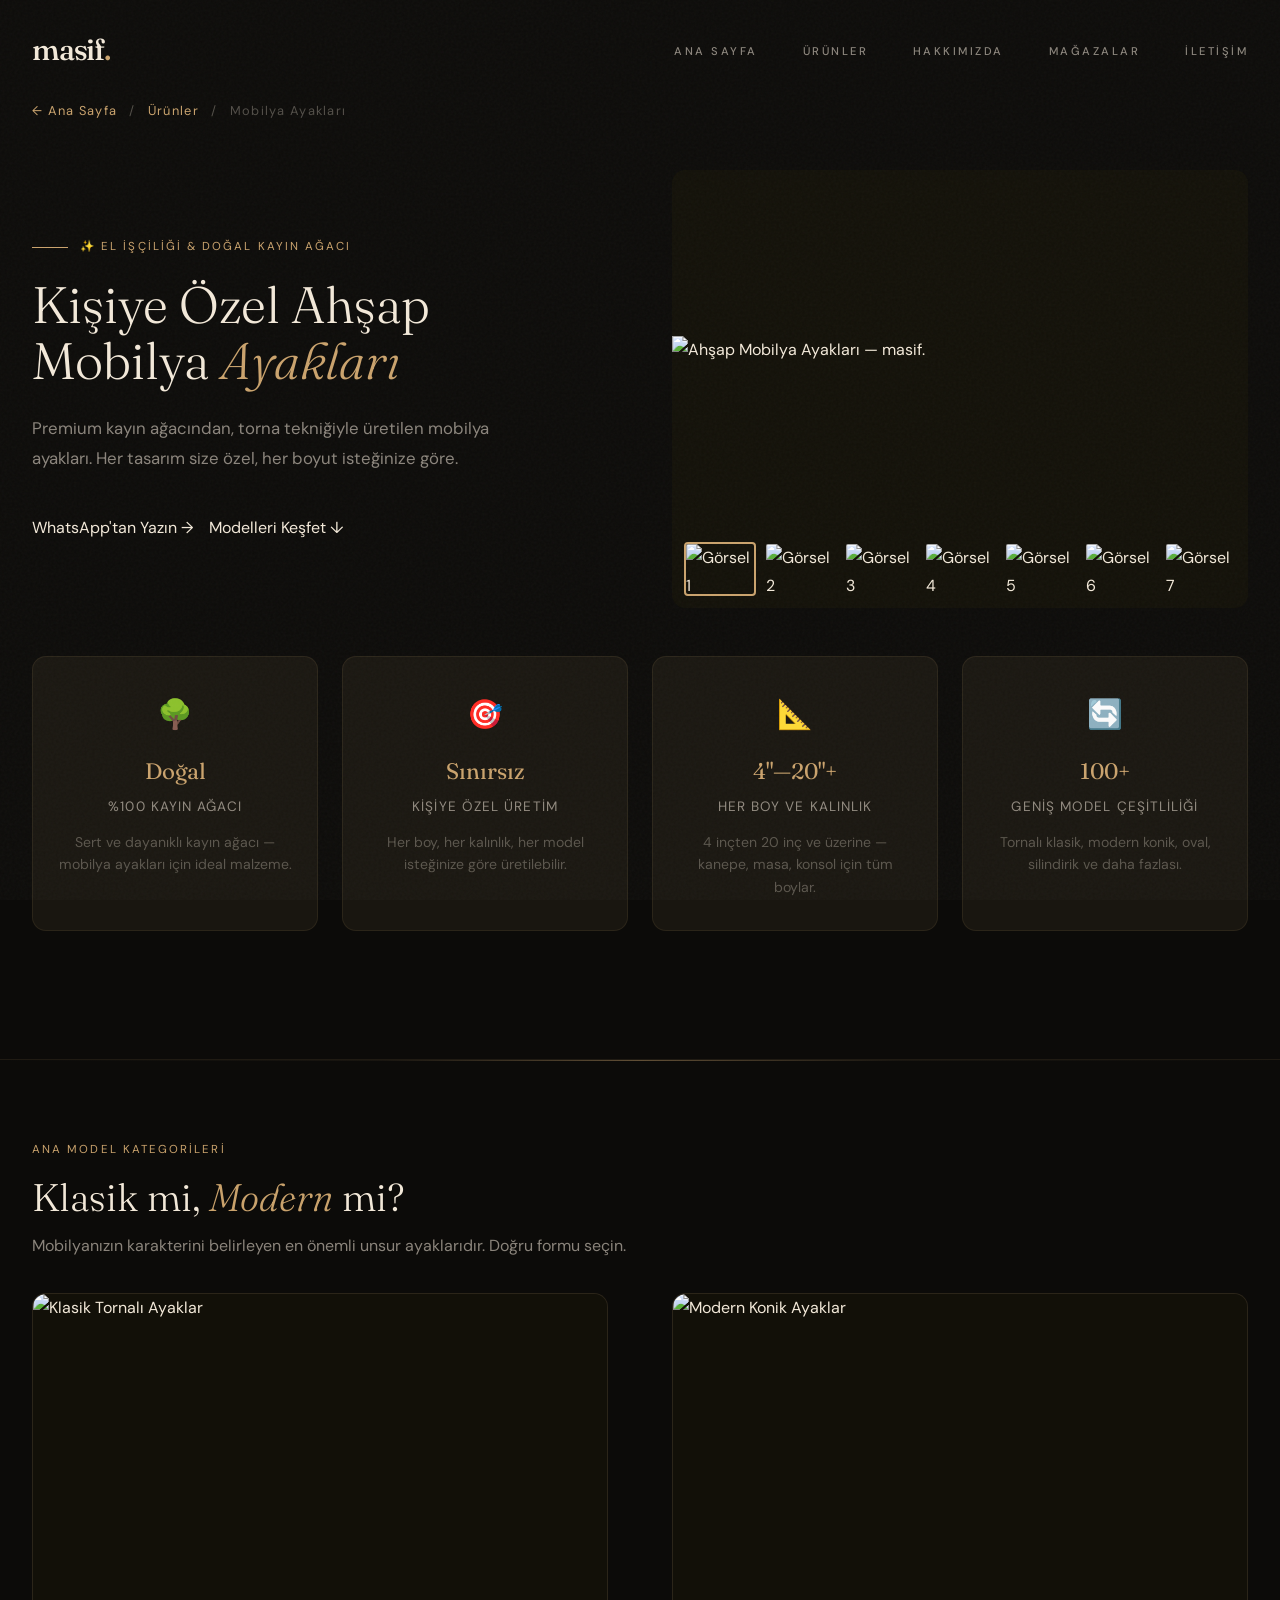
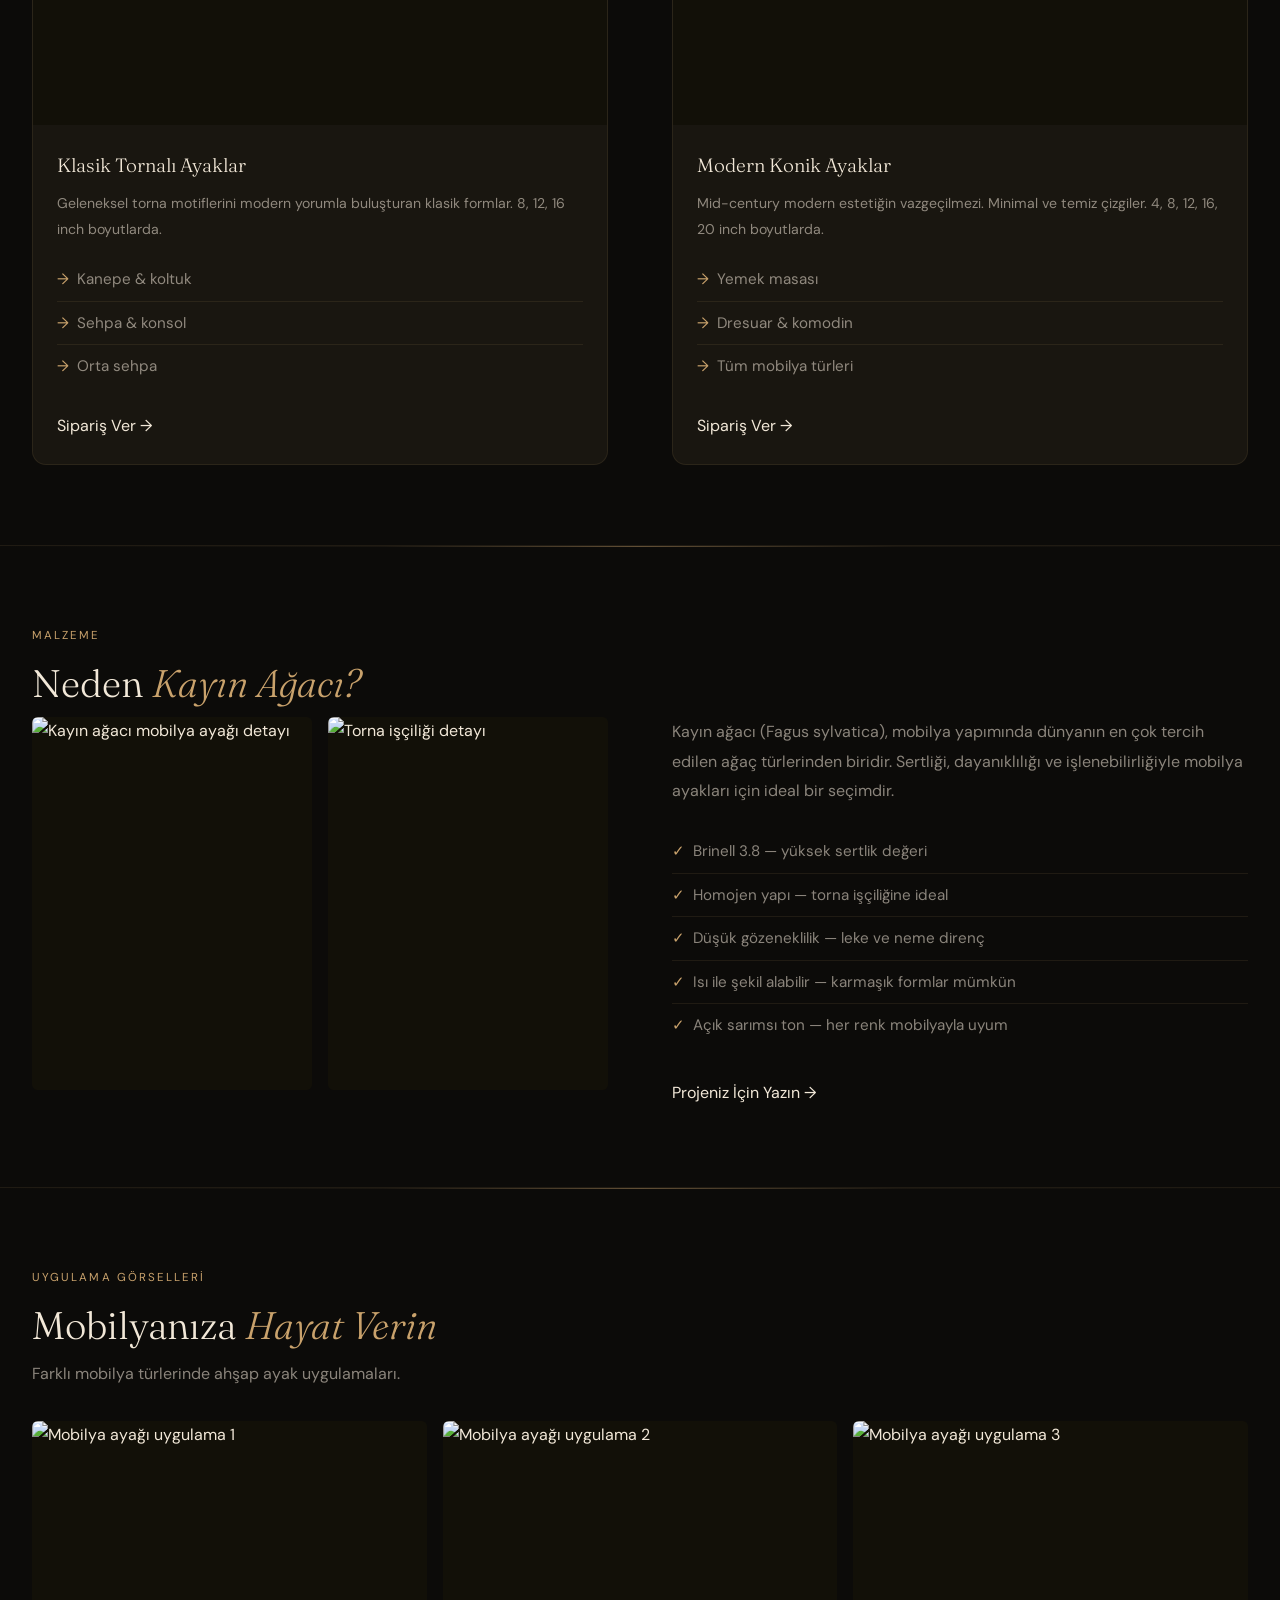
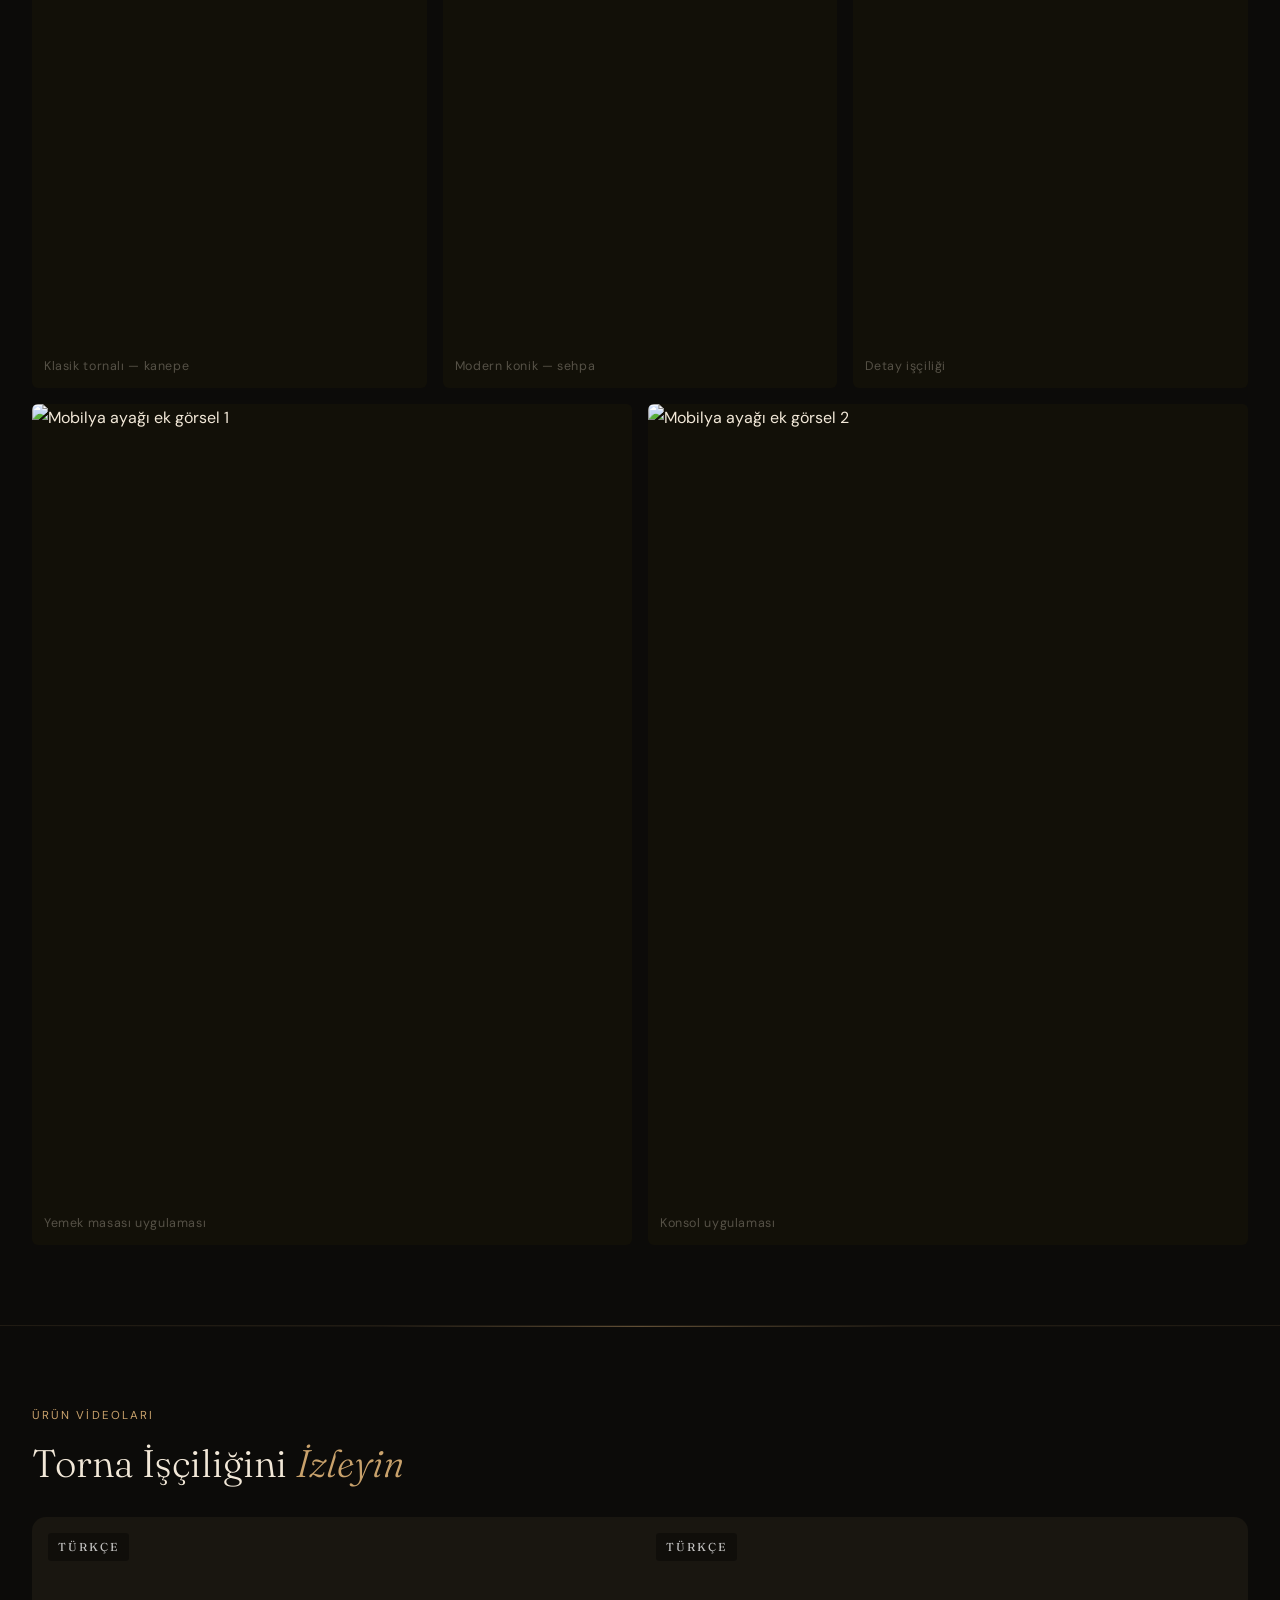
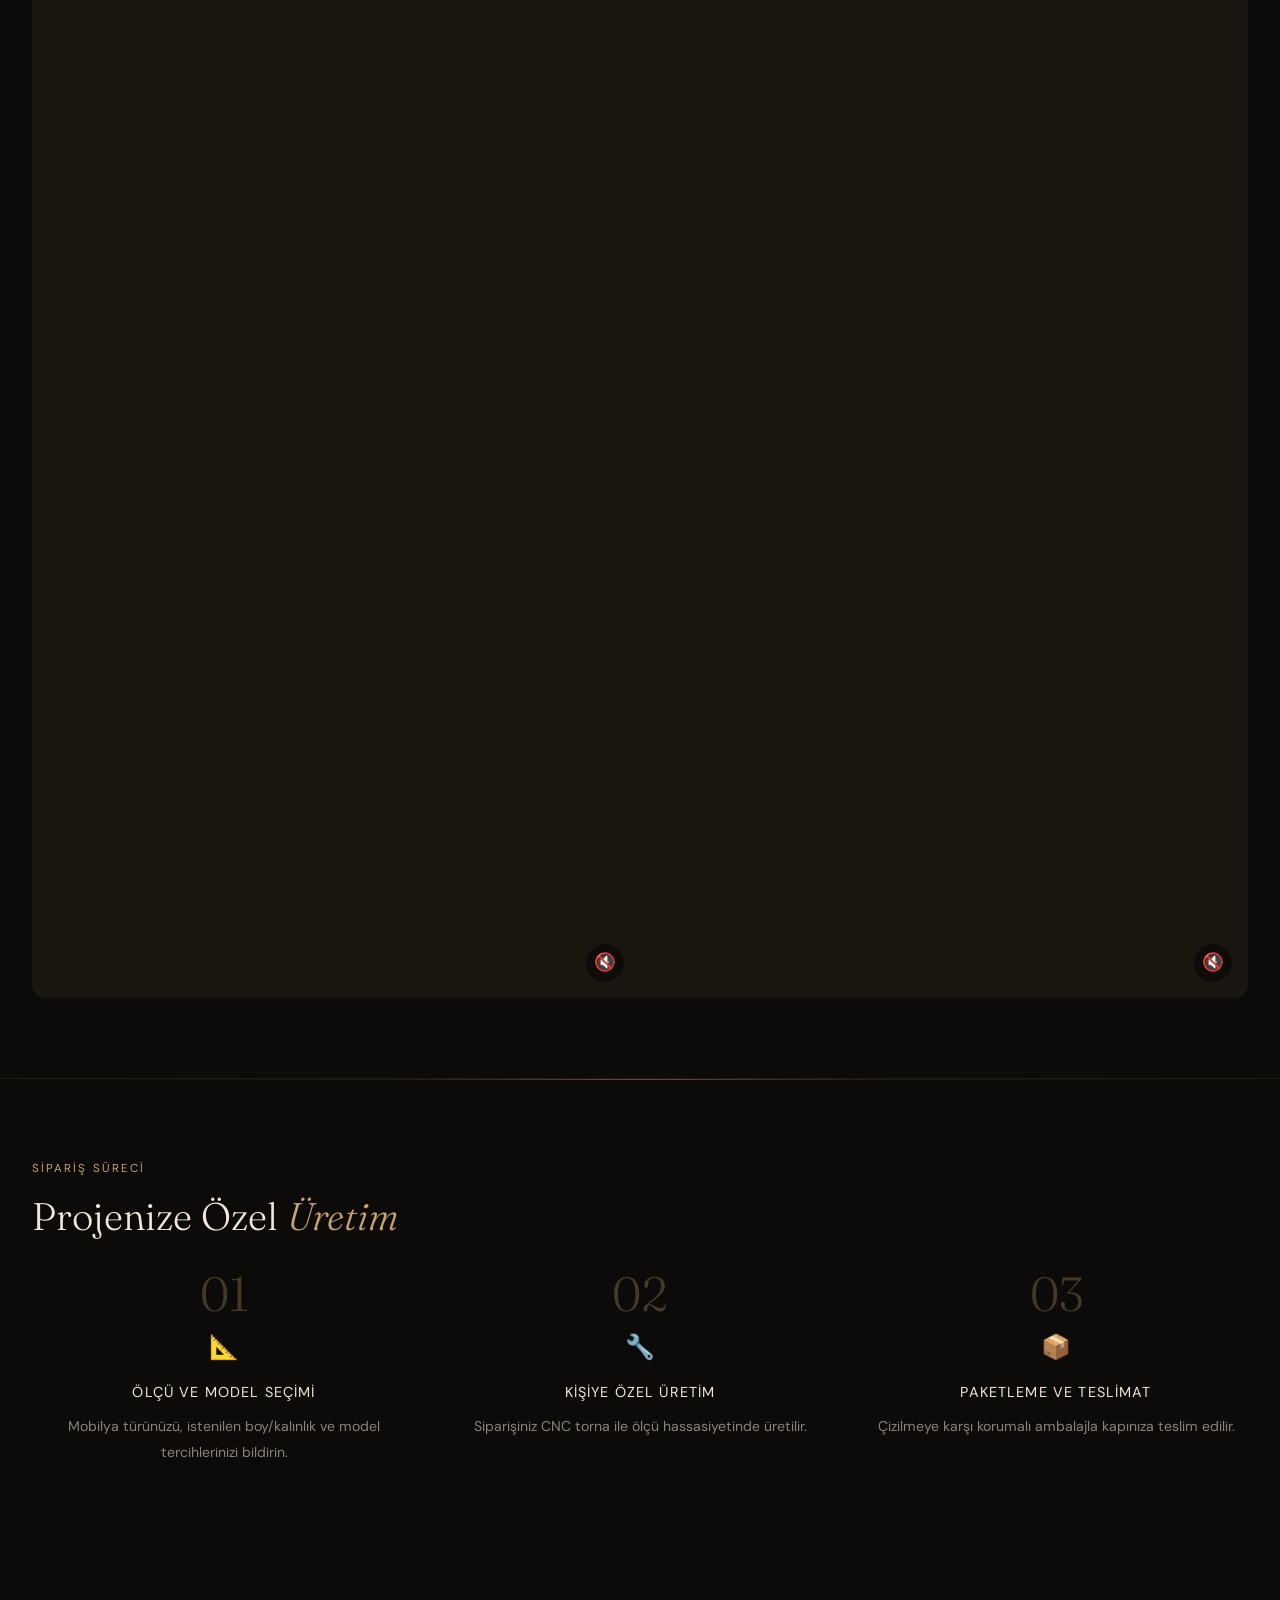
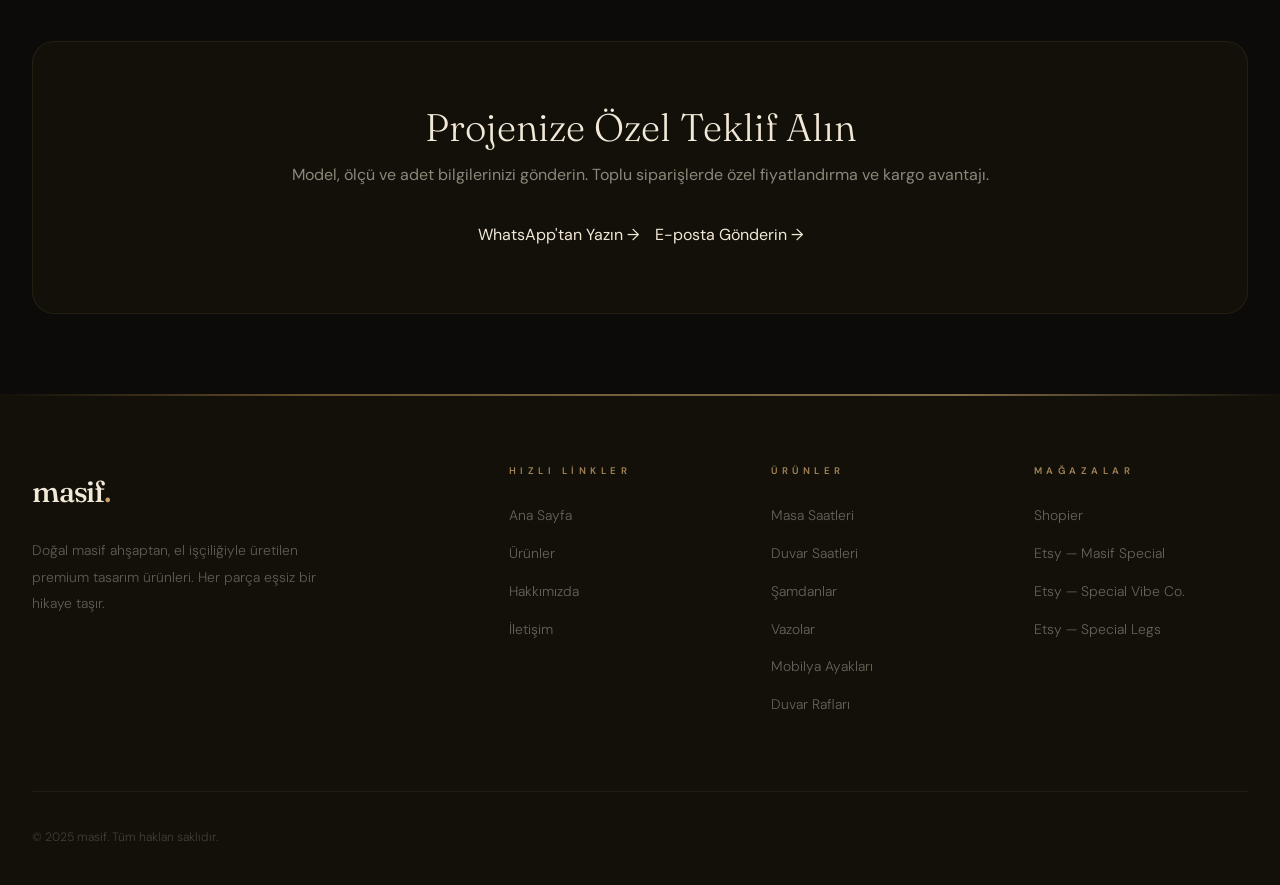
==== commit 67b2397a: "Video oynatıcı özelleştirildi - Tüm sayfalarda controls kaldırıldı, autoplay muted loop eklendi - He" ====
--- a/ahsap-ayaklar.html
+++ b/ahsap-ayaklar.html
@@ -236,14 +236,22 @@
       <h2>Torna İşçiliğini <em>İzleyin</em></h2>
       <div class="video-grid">
         <div class="video-card">
-          <video controls>
+          <video autoplay muted loop playsinline>
             <source src="Ahşap Ayaklar/hf_20260219_172932_a858bdf8-8413-4693-9ab3-9bf36b9cfa79.mp4" type="video/mp4"/>
           </video>
+          <div class="video-overlay">
+            <span class="video-lang">TÜRKÇE</span>
+            <button class="video-mute-btn" onclick="toggleVideoMute(this)">🔇</button>
+          </div>
         </div>
         <div class="video-card">
-          <video controls>
+          <video autoplay muted loop playsinline>
             <source src="Ahşap Ayaklar/hf_20260221_081444_c251671a-e6d6-4819-8601-681219d92384.mp4" type="video/mp4"/>
           </video>
+          <div class="video-overlay">
+            <span class="video-lang">TÜRKÇE</span>
+            <button class="video-mute-btn" onclick="toggleVideoMute(this)">🔇</button>
+          </div>
         </div>
       </div>
     </div>
--- a/product.css
+++ b/product.css
@@ -69,17 +69,23 @@
   background: var(--bg-secondary);
 }
 .gallery-main {
-  aspect-ratio: 4/3;
+  min-height: 360px;
+  max-height: 560px;
   overflow: hidden;
   cursor: pointer;
+  display: flex;
+  align-items: center;
+  justify-content: center;
+  background: var(--bg-secondary);
 }
 .gallery-main img, .gallery-main video {
   width: 100%;
   height: 100%;
-  object-fit: cover;
+  max-height: 560px;
+  object-fit: contain;
   transition: transform .6s var(--ease);
 }
-.gallery-main:hover img { transform: scale(1.03); }
+.gallery-main:hover img { transform: scale(1.02); }
 .gallery-thumbs {
   display: flex;
   gap: .5rem;
@@ -203,8 +209,9 @@
 }
 .img-card img, .img-card video {
   width: 100%;
-  aspect-ratio: 1;
-  object-fit: cover;
+  aspect-ratio: 3/4;
+  object-fit: contain;
+  background: var(--bg-secondary);
   display: block;
   transition: transform .5s var(--ease);
 }
@@ -217,24 +224,63 @@
 }
 
 /* Video card */
+.video-grid {
+  display: grid;
+  grid-template-columns: repeat(2, 1fr);
+  gap: 0;
+  margin-top: 2rem;
+  border-radius: var(--radius-lg);
+  overflow: hidden;
+}
 .video-card {
-  border-radius: var(--radius-lg);
-  overflow: hidden;
-  background: var(--bg-secondary);
+  overflow: hidden;
+  background: var(--bg-card);
   position: relative;
 }
 .video-card video {
   width: 100%;
   display: block;
-  max-height: 480px;
+  aspect-ratio: 9/16;
   object-fit: cover;
 }
-.video-grid {
-  display: grid;
-  grid-template-columns: repeat(2, 1fr);
-  gap: 1.5rem;
-  margin-top: 2rem;
-}
+/* Video overlay: dil etiketi + ses butonu */
+.video-overlay {
+  position: absolute;
+  inset: 0;
+  pointer-events: none;
+  display: flex;
+  flex-direction: column;
+  justify-content: space-between;
+  padding: 1rem;
+}
+.video-lang {
+  font-family: var(--font-display);
+  font-size: .72rem;
+  letter-spacing: .18em;
+  color: rgba(255,255,255,.75);
+  background: rgba(0,0,0,.35);
+  padding: .25rem .6rem;
+  border-radius: 3px;
+  align-self: flex-start;
+  pointer-events: none;
+}
+.video-mute-btn {
+  align-self: flex-end;
+  pointer-events: all;
+  background: rgba(0,0,0,.45);
+  border: none;
+  border-radius: 50%;
+  width: 38px;
+  height: 38px;
+  font-size: 1.1rem;
+  cursor: pointer;
+  display: flex;
+  align-items: center;
+  justify-content: center;
+  transition: background .2s;
+  color: #fff;
+}
+.video-mute-btn:hover { background: rgba(201,162,108,.6); }
 
 /* Model cards */
 .model-grid {
@@ -256,13 +302,13 @@
   box-shadow: var(--shadow);
 }
 .model-card-img {
+  overflow: hidden;
+  background: var(--bg-secondary);
+}
+.model-card-img img {
+  width: 100%;
   aspect-ratio: 4/3;
-  overflow: hidden;
-}
-.model-card-img img {
-  width: 100%;
-  height: 100%;
-  object-fit: cover;
+  object-fit: contain;
   transition: transform .5s var(--ease);
 }
 .model-card:hover .model-card-img img { transform: scale(1.04); }
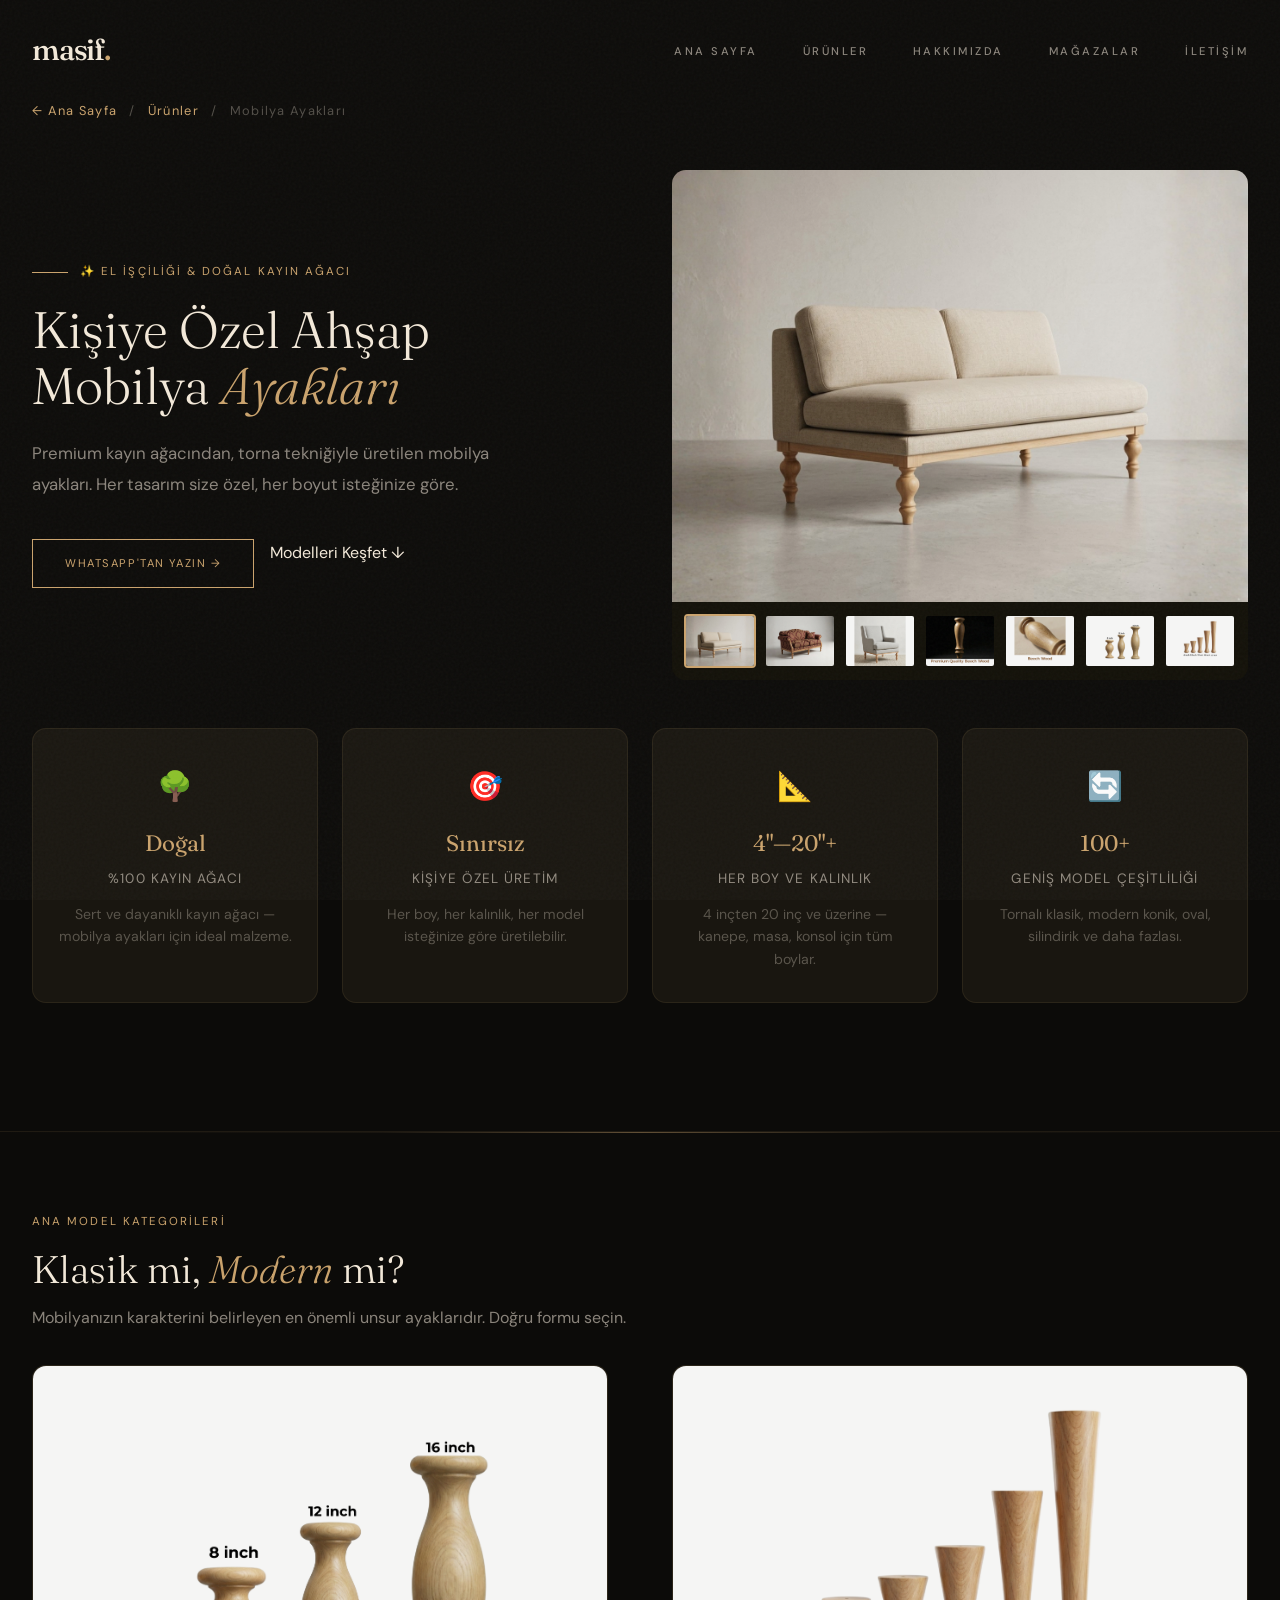
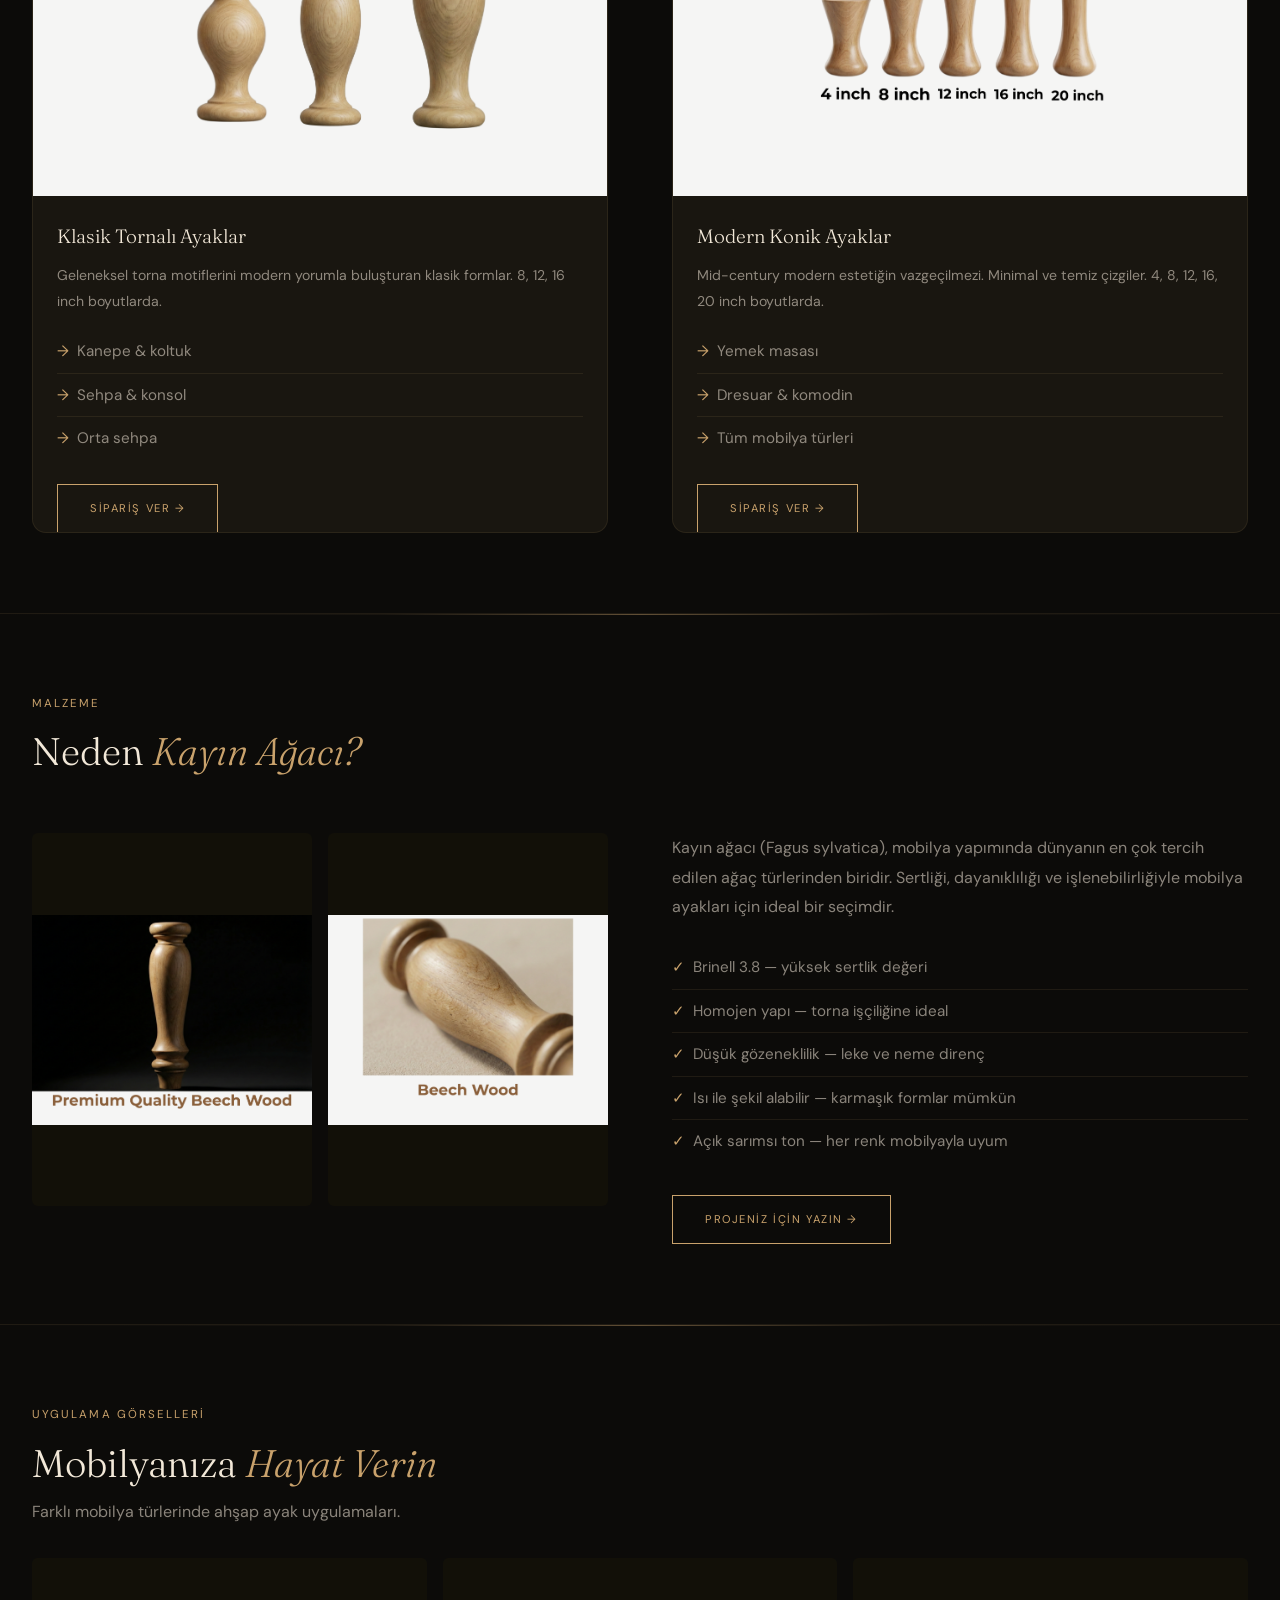
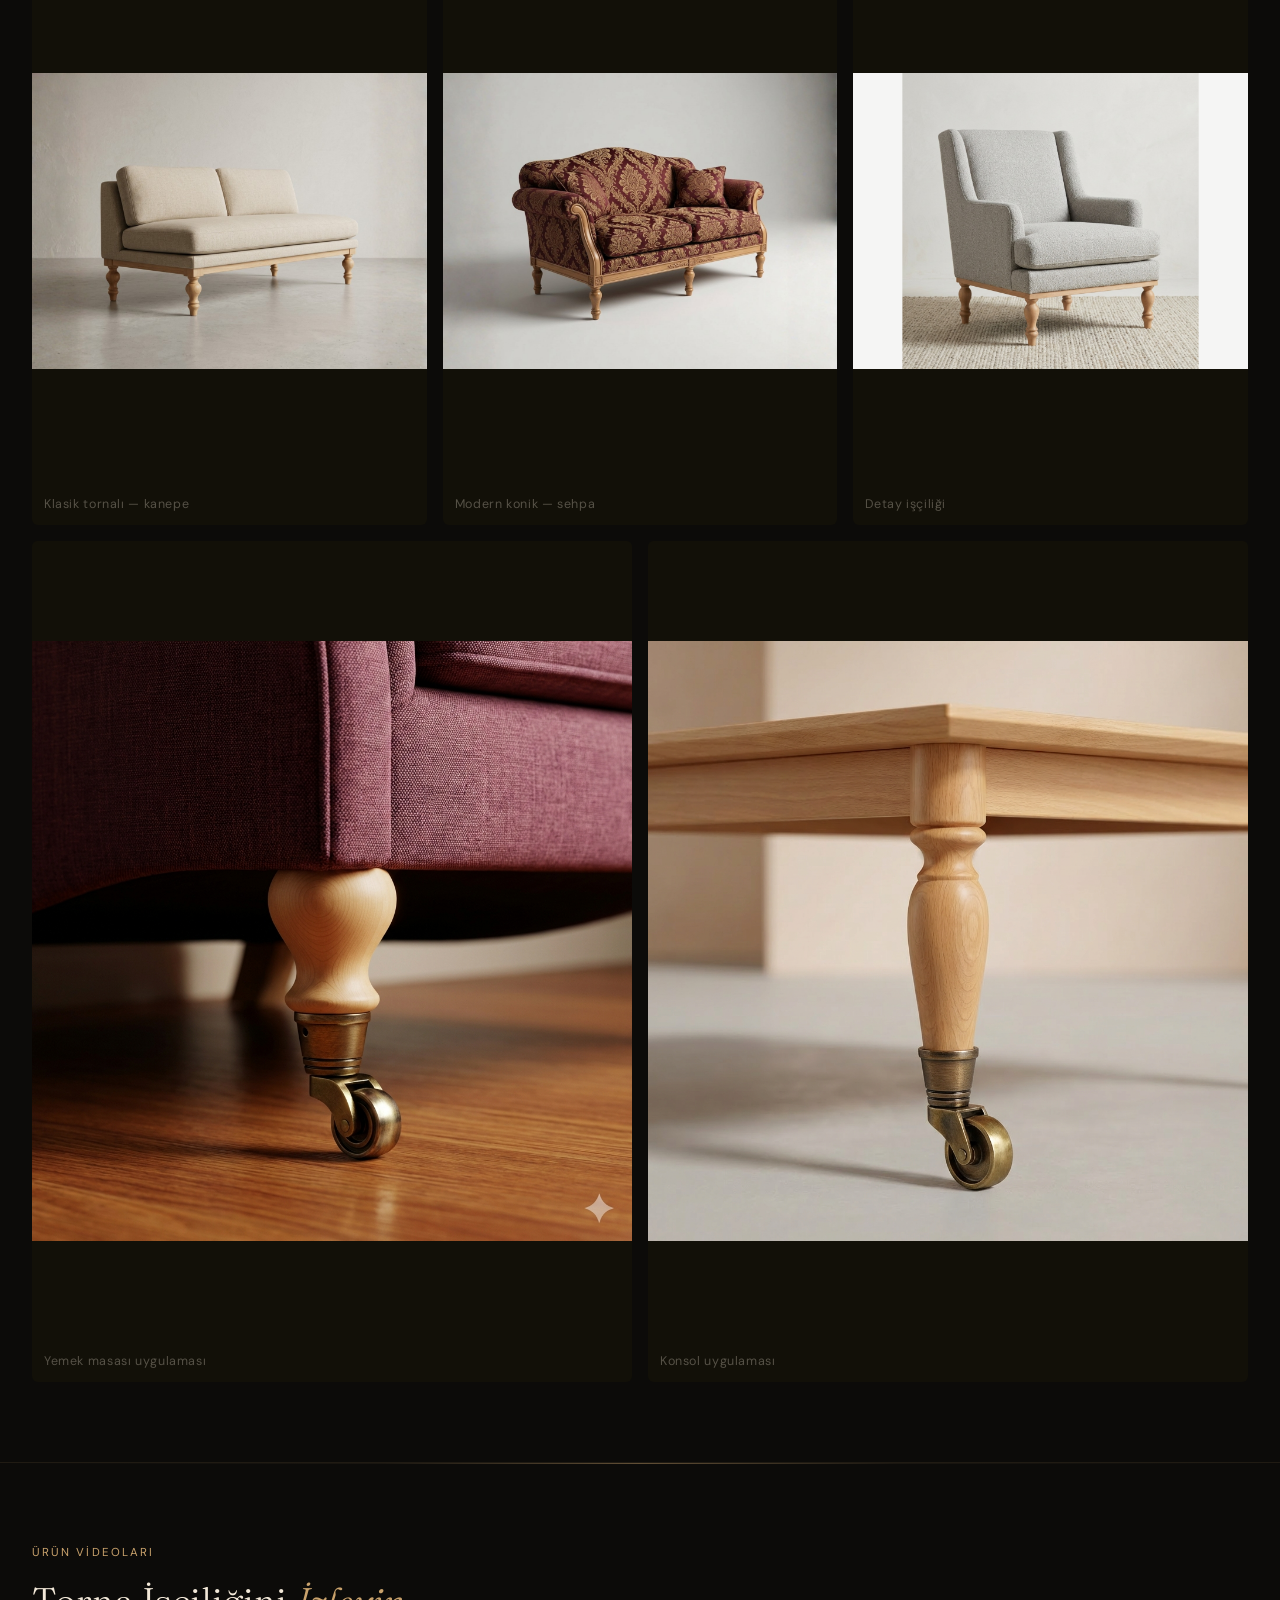
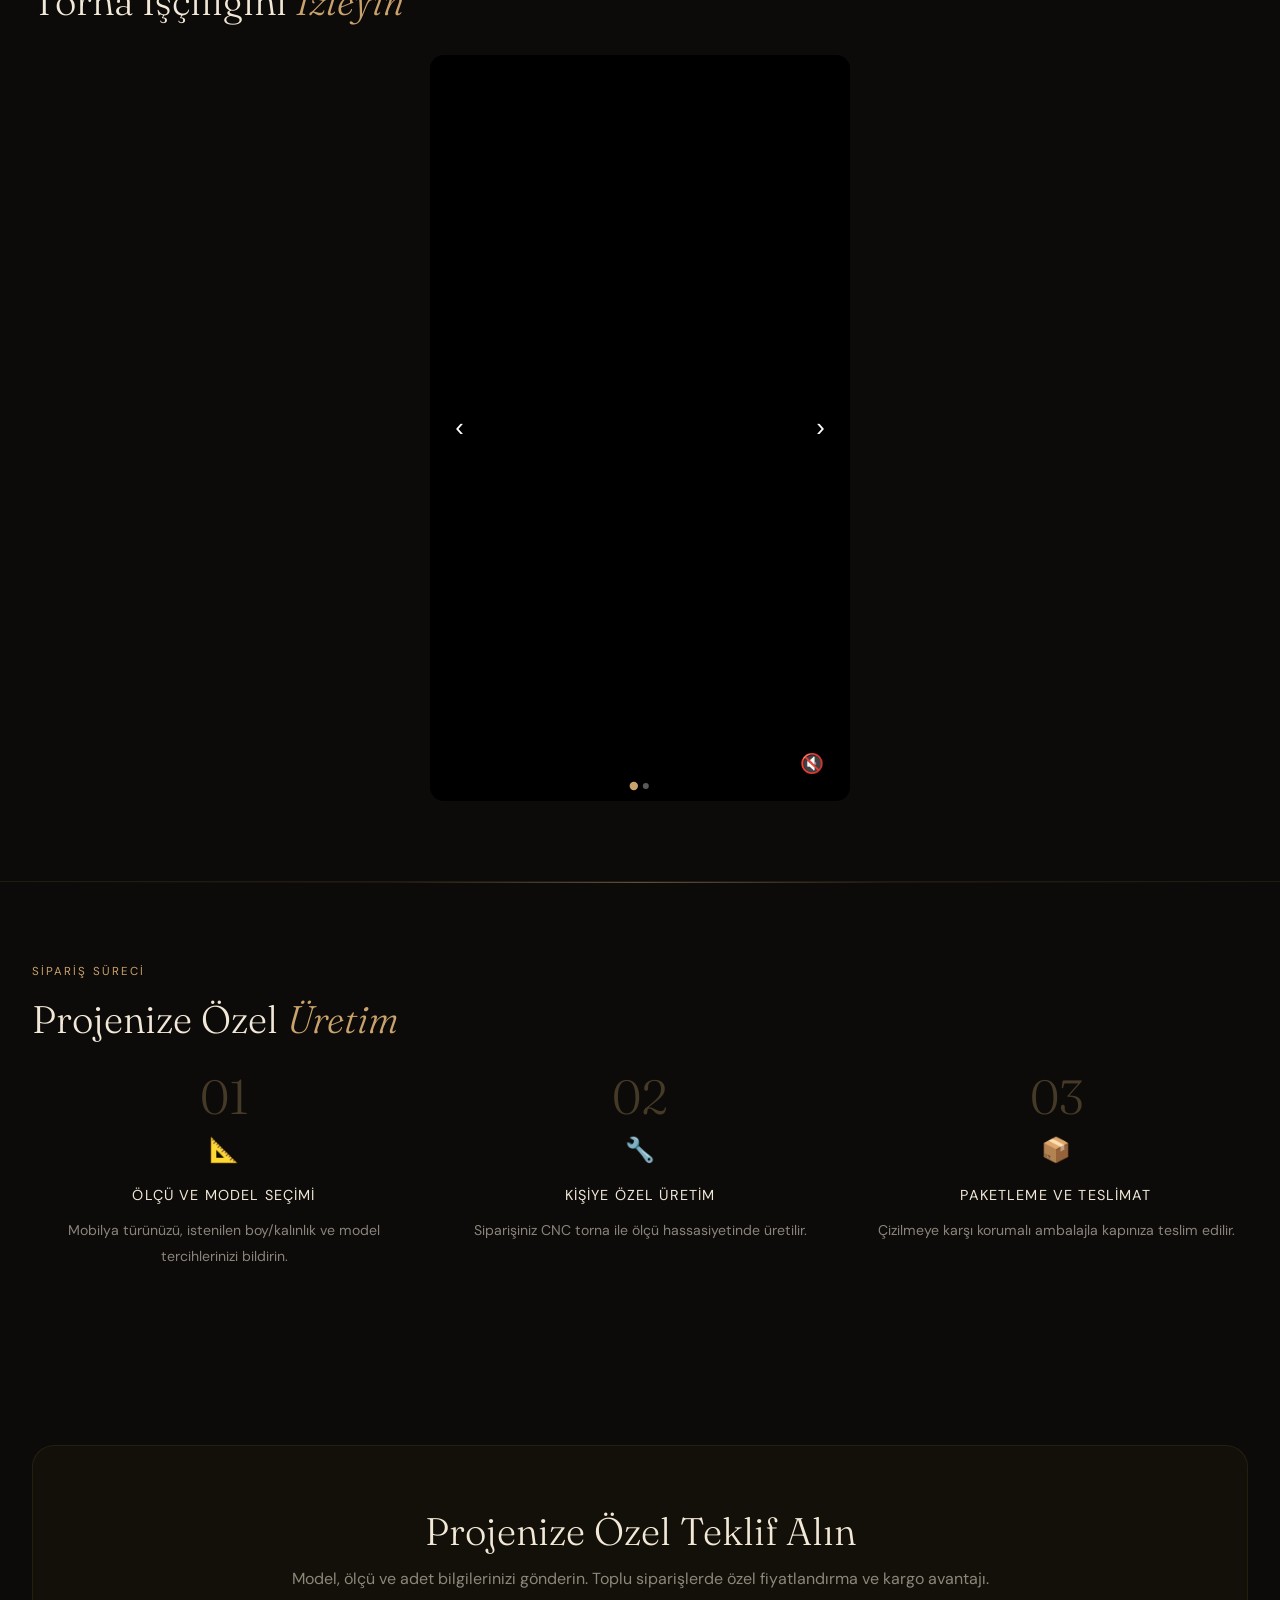
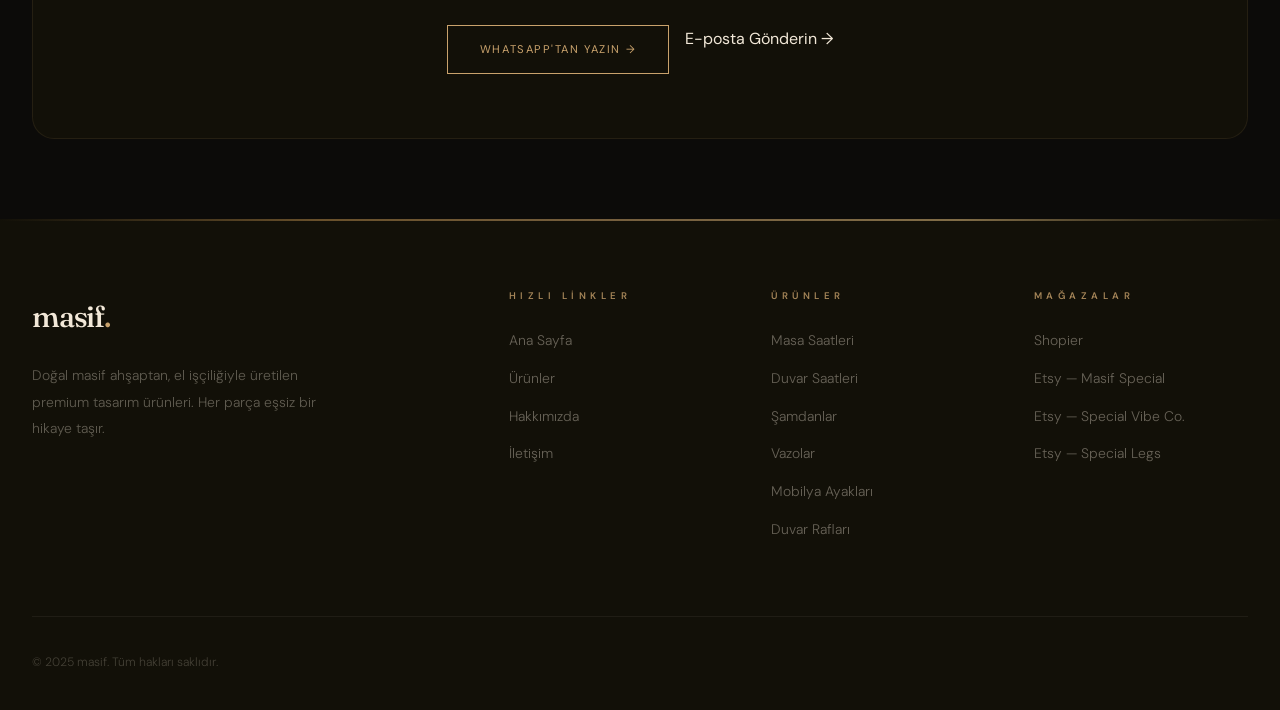
==== commit d1571cca: "Video bölümü horizontal slider'a dönüştürüldü - Tek video görünür, ok/swipe ile diğerine geçilir - S" ====
--- a/ahsap-ayaklar.html
+++ b/ahsap-ayaklar.html
@@ -234,25 +234,24 @@
     <div class="container">
       <div class="section-label">Ürün Videoları</div>
       <h2>Torna İşçiliğini <em>İzleyin</em></h2>
-      <div class="video-grid">
-        <div class="video-card">
-          <video autoplay muted loop playsinline>
-            <source src="Ahşap Ayaklar/hf_20260219_172932_a858bdf8-8413-4693-9ab3-9bf36b9cfa79.mp4" type="video/mp4"/>
-          </video>
-          <div class="video-overlay">
-            <span class="video-lang">TÜRKÇE</span>
-            <button class="video-mute-btn" onclick="toggleVideoMute(this)">🔇</button>
-          </div>
-        </div>
-        <div class="video-card">
-          <video autoplay muted loop playsinline>
-            <source src="Ahşap Ayaklar/hf_20260221_081444_c251671a-e6d6-4819-8601-681219d92384.mp4" type="video/mp4"/>
-          </video>
-          <div class="video-overlay">
-            <span class="video-lang">TÜRKÇE</span>
-            <button class="video-mute-btn" onclick="toggleVideoMute(this)">🔇</button>
-          </div>
-        </div>
+      <div class="video-slider">
+        <div class="vs-track">
+          <div class="vs-slide">
+            <video autoplay muted loop playsinline>
+              <source src="Ahşap Ayaklar/hf_20260219_172932_a858bdf8-8413-4693-9ab3-9bf36b9cfa79.mp4" type="video/mp4"/>
+            </video>
+            <button class="vs-mute">🔇</button>
+          </div>
+          <div class="vs-slide">
+            <video muted loop playsinline>
+              <source src="Ahşap Ayaklar/hf_20260221_081444_c251671a-e6d6-4819-8601-681219d92384.mp4" type="video/mp4"/>
+            </video>
+            <button class="vs-mute">🔇</button>
+          </div>
+        </div>
+        <button class="vs-btn vs-prev">&#8249;</button>
+        <button class="vs-btn vs-next">&#8250;</button>
+        <div class="vs-dots"></div>
       </div>
     </div>
   </section>
--- a/style.css
+++ b/style.css
@@ -1356,3 +1356,226 @@
   .store-card   { flex-direction: column; text-align: center; padding:2rem 1.5rem; }
   .store-card::before { display: none; }
 }
+
+/* ── Product Pages ─────────────────────────────────────────── */
+.product-hero {
+  position: relative; min-height: 100vh;
+  display: flex; align-items: center;
+  overflow: hidden;
+}
+.product-hero-bg {
+  position: absolute; inset: 0;
+}
+.product-hero-bg video,
+.product-hero-bg img {
+  width: 100%; height: 100%;
+  object-fit: cover;
+  filter: brightness(.25) saturate(.7);
+}
+.product-hero-overlay {
+  position: absolute; inset: 0;
+  background: linear-gradient(135deg, rgba(12,11,9,.85) 0%, rgba(12,11,9,.3) 100%);
+}
+.product-hero-content {
+  position: relative; z-index: 2;
+  padding: 120px 6vw 60px;
+  max-width: 720px;
+}
+.back-link {
+  display: inline-flex; align-items: center; gap: 8px;
+  color: var(--accent); font-size: .75rem; letter-spacing: .12em;
+  text-transform: uppercase; margin-bottom: 32px;
+  transition: var(--transition-fast);
+}
+.back-link:hover { gap: 12px; }
+.btn-primary {
+  display: inline-block;
+  padding: 14px 32px;
+  background: transparent;
+  border: 1px solid var(--accent);
+  color: var(--accent);
+  font-family: var(--font-body);
+  font-size: .7rem;
+  letter-spacing: .14em;
+  text-transform: uppercase;
+  transition: var(--transition);
+}
+.btn-primary:hover {
+  background: var(--accent);
+  color: var(--bg-primary);
+}
+.btn-secondary {
+  display: inline-block;
+  padding: 14px 32px;
+  color: var(--text-secondary);
+  font-family: var(--font-body);
+  font-size: .7rem;
+  letter-spacing: .14em;
+  text-transform: uppercase;
+  border: 1px solid transparent;
+  transition: var(--transition);
+}
+.btn-secondary:hover { color: var(--text-primary); }
+.hero-actions { display: flex; gap: 16px; flex-wrap: wrap; margin-top: 40px; }
+
+/* Gallery */
+.product-gallery { padding: 0; background: var(--bg-primary); }
+.gallery-scroll {
+  display: flex; gap: 3px; overflow-x: auto;
+  scrollbar-width: none;
+}
+.gallery-scroll::-webkit-scrollbar { display: none; }
+.gallery-item {
+  flex-shrink: 0;
+  width: 380px; height: 280px;
+  overflow: hidden; cursor: pointer;
+}
+.gallery-item img {
+  width: 100%; height: 100%;
+  object-fit: cover;
+  transition: transform .65s var(--ease);
+}
+.gallery-item:hover img { transform: scale(1.04); }
+
+/* Features */
+.product-features { padding: 100px 6vw; }
+.features-grid {
+  display: grid;
+  grid-template-columns: repeat(4, 1fr);
+  gap: 2px;
+  margin-top: 60px;
+}
+.feature-card {
+  background: var(--bg-secondary);
+  padding: 40px 32px;
+  border: 1px solid var(--border);
+}
+.feature-icon { font-size: 1.8rem; margin-bottom: 20px; }
+.feature-metric {
+  font-family: var(--font-display);
+  font-size: 2rem;
+  color: var(--accent);
+  margin-bottom: 8px;
+}
+.feature-title { font-size: .65rem; letter-spacing: .12em; text-transform: uppercase; color: var(--text-secondary); margin-bottom: 16px; }
+.feature-desc { font-size: .9rem; color: var(--text-secondary); line-height: 1.7; }
+
+/* Content sections */
+.product-section { padding: 100px 6vw; }
+.product-section + .product-section { padding-top: 0; }
+.section-badge {
+  display: inline-block;
+  font-size: .65rem; letter-spacing: .15em; text-transform: uppercase;
+  color: var(--accent); margin-bottom: 16px;
+}
+.section-heading {
+  font-family: var(--font-display);
+  font-size: clamp(2rem, 4vw, 3.2rem);
+  font-weight: 300;
+  color: var(--text-primary);
+  line-height: 1.15;
+  margin-bottom: 24px;
+}
+.section-heading em { font-style: italic; color: var(--accent); }
+.section-text { color: var(--text-secondary); font-size: 1rem; line-height: 1.9; max-width: 640px; }
+
+/* Models grid */
+.models-grid { display: grid; grid-template-columns: repeat(3,1fr); gap: 2px; margin-top: 48px; }
+.model-card { position: relative; overflow: hidden; aspect-ratio: 3/4; cursor: pointer; }
+.model-card img { width: 100%; height: 100%; object-fit: cover; transition: transform .65s var(--ease); }
+.model-card:hover img { transform: scale(1.05); }
+.model-info {
+  position: absolute; bottom: 0; left: 0; right: 0;
+  padding: 32px 24px;
+  background: linear-gradient(to top, rgba(12,11,9,.95) 0%, transparent 100%);
+}
+.model-info h3 { font-family: var(--font-display); font-size: 1.3rem; color: var(--text-primary); margin-bottom: 8px; }
+.model-info p { font-size: .85rem; color: var(--text-secondary); line-height: 1.6; margin-bottom: 16px; }
+.model-link { font-size: .65rem; letter-spacing: .12em; text-transform: uppercase; color: var(--accent); }
+
+/* Split layout */
+.split-layout { display: grid; grid-template-columns: 1fr 1fr; gap: 80px; align-items: center; margin-top: 60px; }
+.split-images { display: grid; gap: 3px; }
+.split-images img { width: 100%; object-fit: cover; }
+.split-content h3 { font-family: var(--font-display); font-size: 1.8rem; color: var(--text-primary); margin-bottom: 24px; }
+.split-content p, .split-content li { color: var(--text-secondary); font-size: .95rem; line-height: 1.8; }
+.split-content ul { list-style: none; padding: 0; }
+.split-content ul li { padding: 8px 0; border-bottom: 1px solid var(--border); }
+.split-content ul li:before { content: "—"; color: var(--accent); margin-right: 12px; }
+
+/* Personalization grid */
+.font-grid { display: grid; grid-template-columns: repeat(3,1fr); gap: 2px; margin-top: 40px; }
+.font-item { position: relative; overflow: hidden; }
+.font-item img { width: 100%; aspect-ratio: 4/3; object-fit: cover; }
+.font-label {
+  position: absolute; bottom: 0; left: 0; right: 0;
+  padding: 16px;
+  background: rgba(12,11,9,.85);
+  font-size: .7rem; letter-spacing: .1em; text-transform: uppercase;
+  color: var(--text-secondary);
+  text-align: center;
+}
+
+/* Video section */
+.video-section { padding: 80px 6vw; background: var(--bg-secondary); }
+.video-grid { display: grid; grid-template-columns: repeat(2,1fr); gap: 3px; margin-top: 40px; }
+.video-item video { width: 100%; aspect-ratio: 16/9; object-fit: cover; display: block; }
+.video-single video { width: 100%; max-height: 600px; object-fit: cover; display: block; }
+
+/* Inspiration gallery */
+.inspo-grid { display: grid; grid-template-columns: repeat(2,1fr); gap: 3px; margin-top: 48px; }
+.inspo-item { position: relative; overflow: hidden; aspect-ratio: 4/3; }
+.inspo-item img { width: 100%; height: 100%; object-fit: cover; transition: transform .65s var(--ease); }
+.inspo-item:hover img { transform: scale(1.04); }
+.inspo-label {
+  position: absolute; bottom: 16px; left: 16px;
+  font-size: .65rem; letter-spacing: .12em; text-transform: uppercase;
+  color: var(--text-secondary);
+  background: rgba(12,11,9,.7);
+  padding: 6px 12px;
+}
+
+/* Two column layout */
+.two-col { display: grid; grid-template-columns: 1fr 1fr; gap: 60px; margin-top: 48px; }
+.two-col-item h4 { font-family: var(--font-display); font-size: 1.1rem; color: var(--accent); margin-bottom: 20px; }
+.two-col-item ul { list-style: none; padding: 0; }
+.two-col-item ul li { padding: 8px 0; border-bottom: 1px solid var(--border); color: var(--text-secondary); font-size: .9rem; }
+.two-col-item ul li:before { content: "•"; color: var(--accent); margin-right: 10px; }
+
+/* Technical specs */
+.specs-table { width: 100%; border-collapse: collapse; margin-top: 40px; }
+.specs-table tr { border-bottom: 1px solid var(--border); }
+.specs-table td { padding: 14px 0; color: var(--text-secondary); font-size: .9rem; }
+.specs-table td:first-child { color: var(--text-muted); width: 200px; font-size: .75rem; letter-spacing: .08em; text-transform: uppercase; }
+
+/* Order steps */
+.steps-grid { display: grid; grid-template-columns: repeat(3,1fr); gap: 40px; margin-top: 60px; }
+.step-card { padding: 40px 32px; border: 1px solid var(--border); }
+.step-num { font-family: var(--font-display); font-size: 3rem; color: var(--accent); opacity: .3; margin-bottom: 16px; }
+.step-icon { font-size: 1.5rem; margin-bottom: 16px; }
+.step-title { font-size: .65rem; letter-spacing: .12em; text-transform: uppercase; color: var(--text-primary); margin-bottom: 12px; }
+.step-desc { font-size: .9rem; color: var(--text-secondary); line-height: 1.7; }
+
+/* Product CTA band */
+.product-cta-band {
+  padding: 100px 6vw;
+  background: var(--bg-secondary);
+  text-align: center;
+  border-top: 1px solid var(--border);
+}
+.product-cta-band h2 { font-family: var(--font-display); font-size: clamp(2rem, 4vw, 3rem); font-weight: 300; color: var(--text-primary); margin-bottom: 20px; }
+.product-cta-band p { color: var(--text-secondary); max-width: 540px; margin: 0 auto 40px; }
+.cta-buttons { display: flex; gap: 16px; justify-content: center; flex-wrap: wrap; }
+
+/* Responsive */
+@media (max-width: 768px) {
+  .features-grid { grid-template-columns: repeat(2,1fr); }
+  .models-grid { grid-template-columns: 1fr 1fr; }
+  .split-layout { grid-template-columns: 1fr; gap: 40px; }
+  .font-grid { grid-template-columns: repeat(2,1fr); }
+  .video-grid { grid-template-columns: 1fr; }
+  .two-col { grid-template-columns: 1fr; }
+  .steps-grid { grid-template-columns: 1fr; }
+  .gallery-item { width: 280px; height: 220px; }
+  .inspo-grid { grid-template-columns: 1fr; }
+}
--- a/product.css
+++ b/product.css
@@ -223,15 +223,89 @@
   letter-spacing: .05em;
 }
 
-/* Video card */
-.video-grid {
-  display: grid;
-  grid-template-columns: repeat(2, 1fr);
-  gap: 0;
-  margin-top: 2rem;
+/* Video Slider */
+.video-slider {
+  position: relative;
+  overflow: hidden;
   border-radius: var(--radius-lg);
-  overflow: hidden;
-}
+  background: #000;
+  max-width: 420px;
+  margin: 2rem auto 0;
+  user-select: none;
+}
+.vs-track {
+  display: flex;
+  transition: transform .4s cubic-bezier(.4,0,.2,1);
+}
+.vs-slide {
+  min-width: 100%;
+  position: relative;
+}
+.vs-slide video {
+  width: 100%;
+  aspect-ratio: 9/16;
+  display: block;
+  object-fit: cover;
+}
+.vs-mute {
+  position: absolute;
+  bottom: 1rem;
+  right: 1rem;
+  background: rgba(0,0,0,.5);
+  border: none;
+  border-radius: 50%;
+  width: 44px; height: 44px;
+  font-size: 1.2rem;
+  cursor: pointer;
+  color: #fff;
+  display: flex; align-items: center; justify-content: center;
+  z-index: 10;
+  transition: background .2s;
+}
+.vs-mute:hover { background: rgba(201,162,108,.6); }
+.vs-btn {
+  position: absolute;
+  top: 50%;
+  transform: translateY(-50%);
+  background: rgba(0,0,0,.35);
+  border: none;
+  color: #fff;
+  font-size: 1.6rem;
+  width: 40px; height: 40px;
+  cursor: pointer;
+  z-index: 10;
+  display: flex; align-items: center; justify-content: center;
+  border-radius: 50%;
+  transition: background .2s;
+  line-height: 1;
+}
+.vs-btn:hover { background: rgba(201,162,108,.5); }
+.vs-prev { left: .6rem; }
+.vs-next { right: .6rem; }
+.vs-dots {
+  position: absolute;
+  bottom: .75rem;
+  left: 50%;
+  transform: translateX(-50%);
+  display: flex;
+  gap: .4rem;
+  z-index: 10;
+}
+.vs-dot {
+  width: 6px; height: 6px;
+  border-radius: 50%;
+  background: rgba(255,255,255,.35);
+  border: none;
+  cursor: pointer;
+  transition: background .2s, transform .2s;
+  padding: 0;
+}
+.vs-dot.active {
+  background: var(--accent);
+  transform: scale(1.4);
+}
+
+/* Legacy video card (kept for compatibility) */
 .video-card {
   overflow: hidden;
   background: var(--bg-card);
@@ -243,7 +317,6 @@
   aspect-ratio: 9/16;
   object-fit: cover;
 }
-/* Video overlay: dil etiketi + ses butonu */
 .video-overlay {
   position: absolute;
   inset: 0;
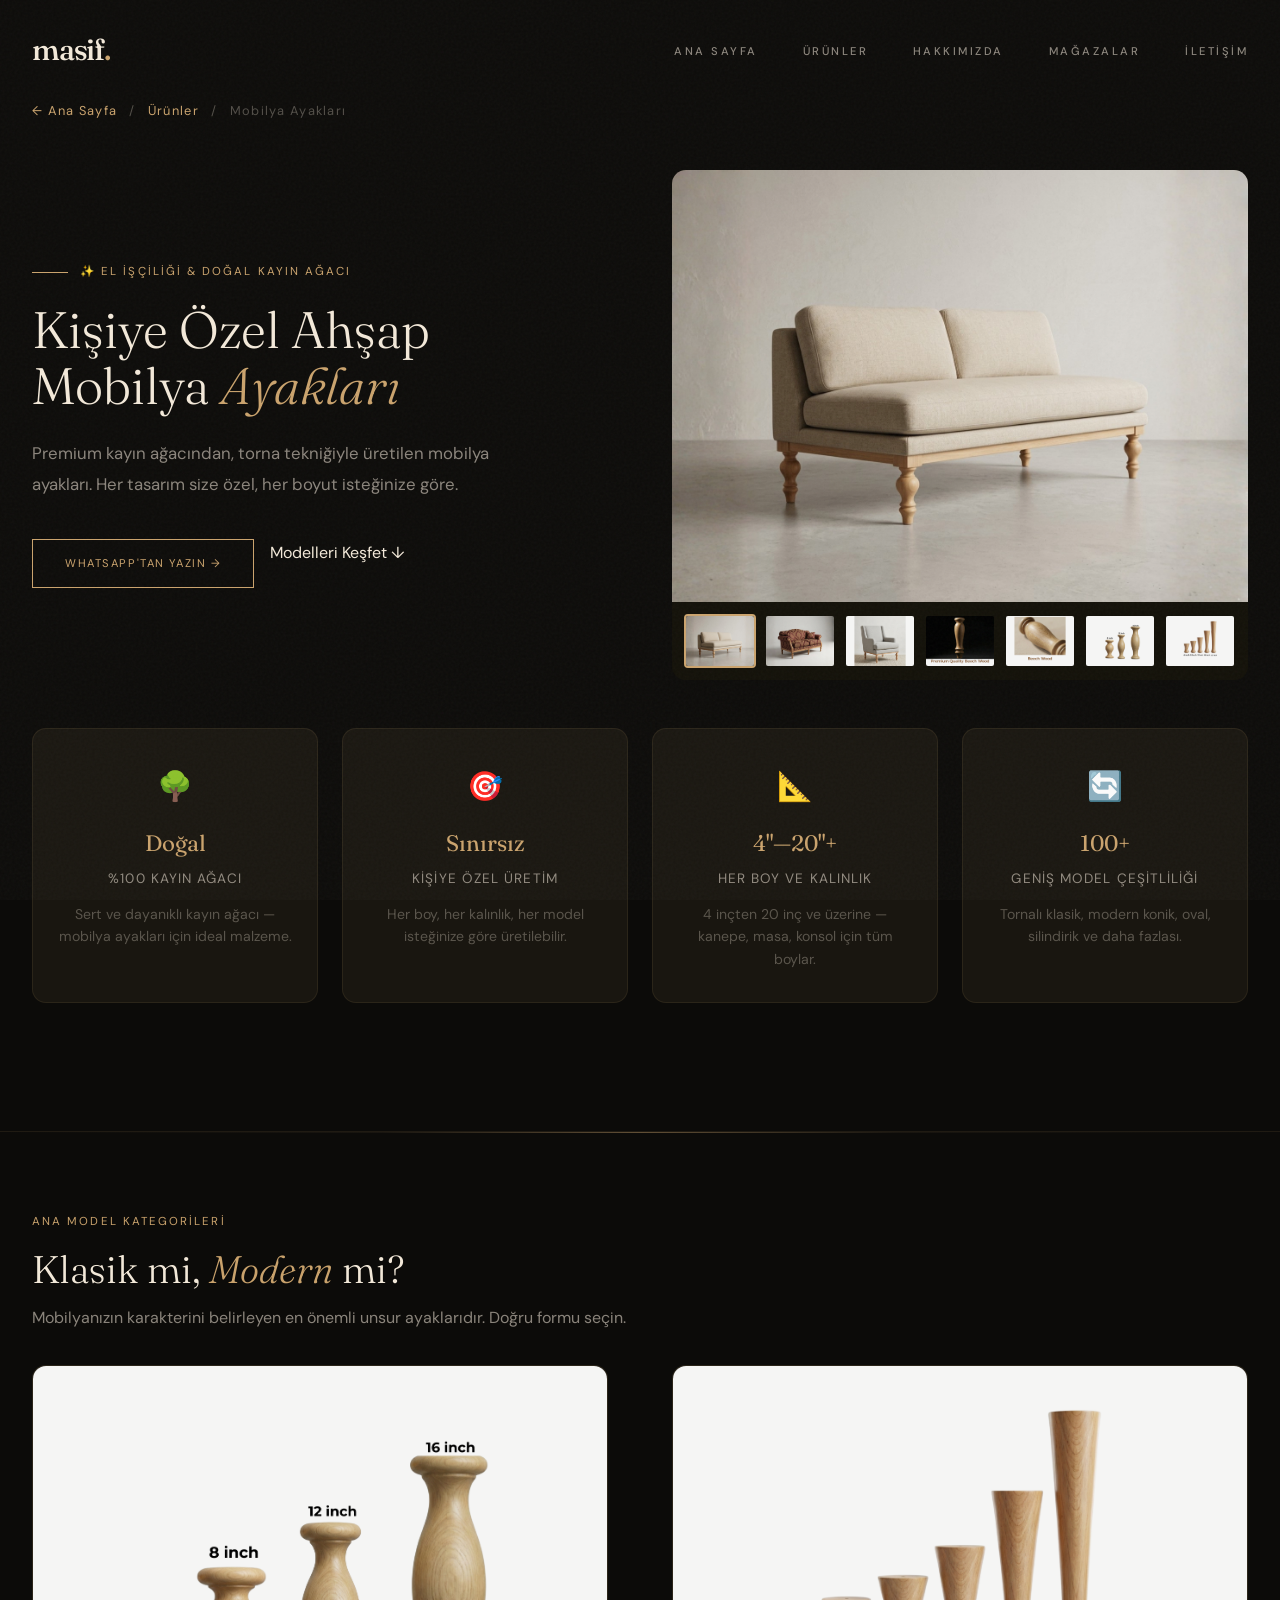
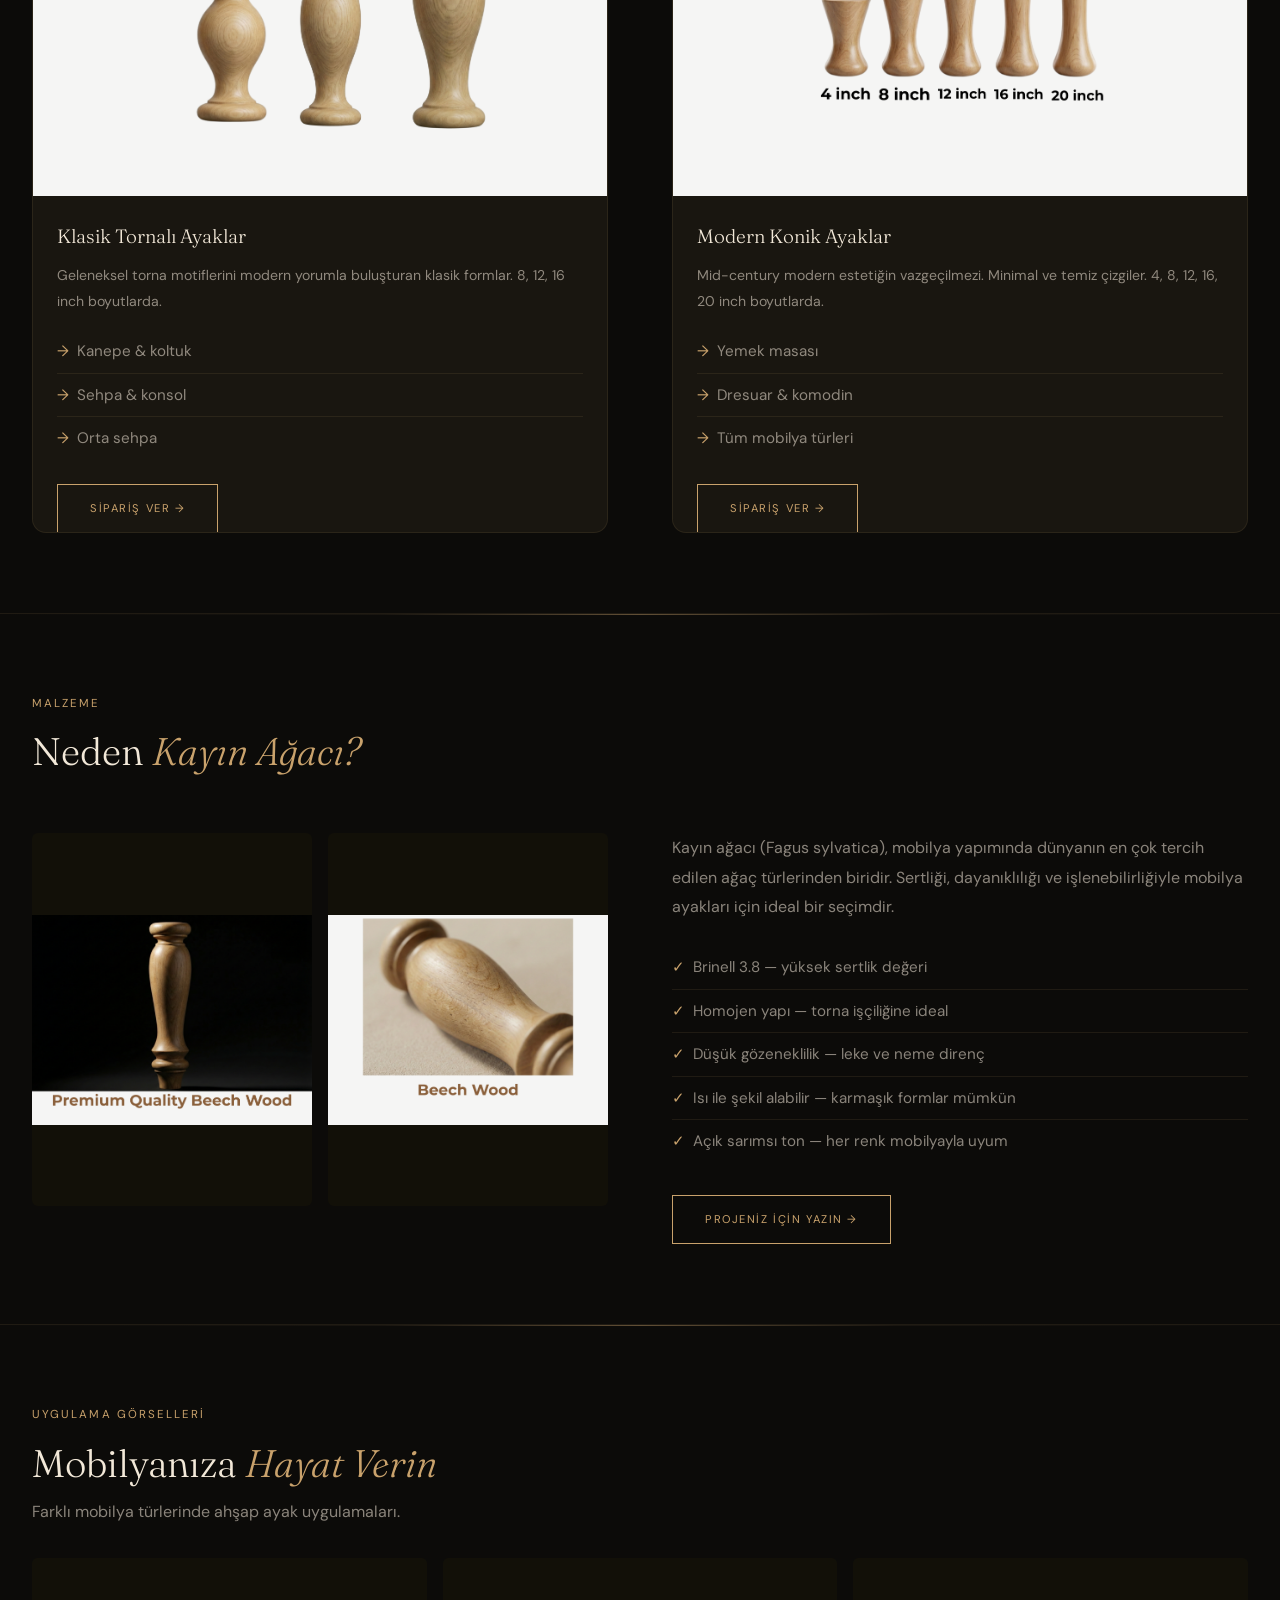
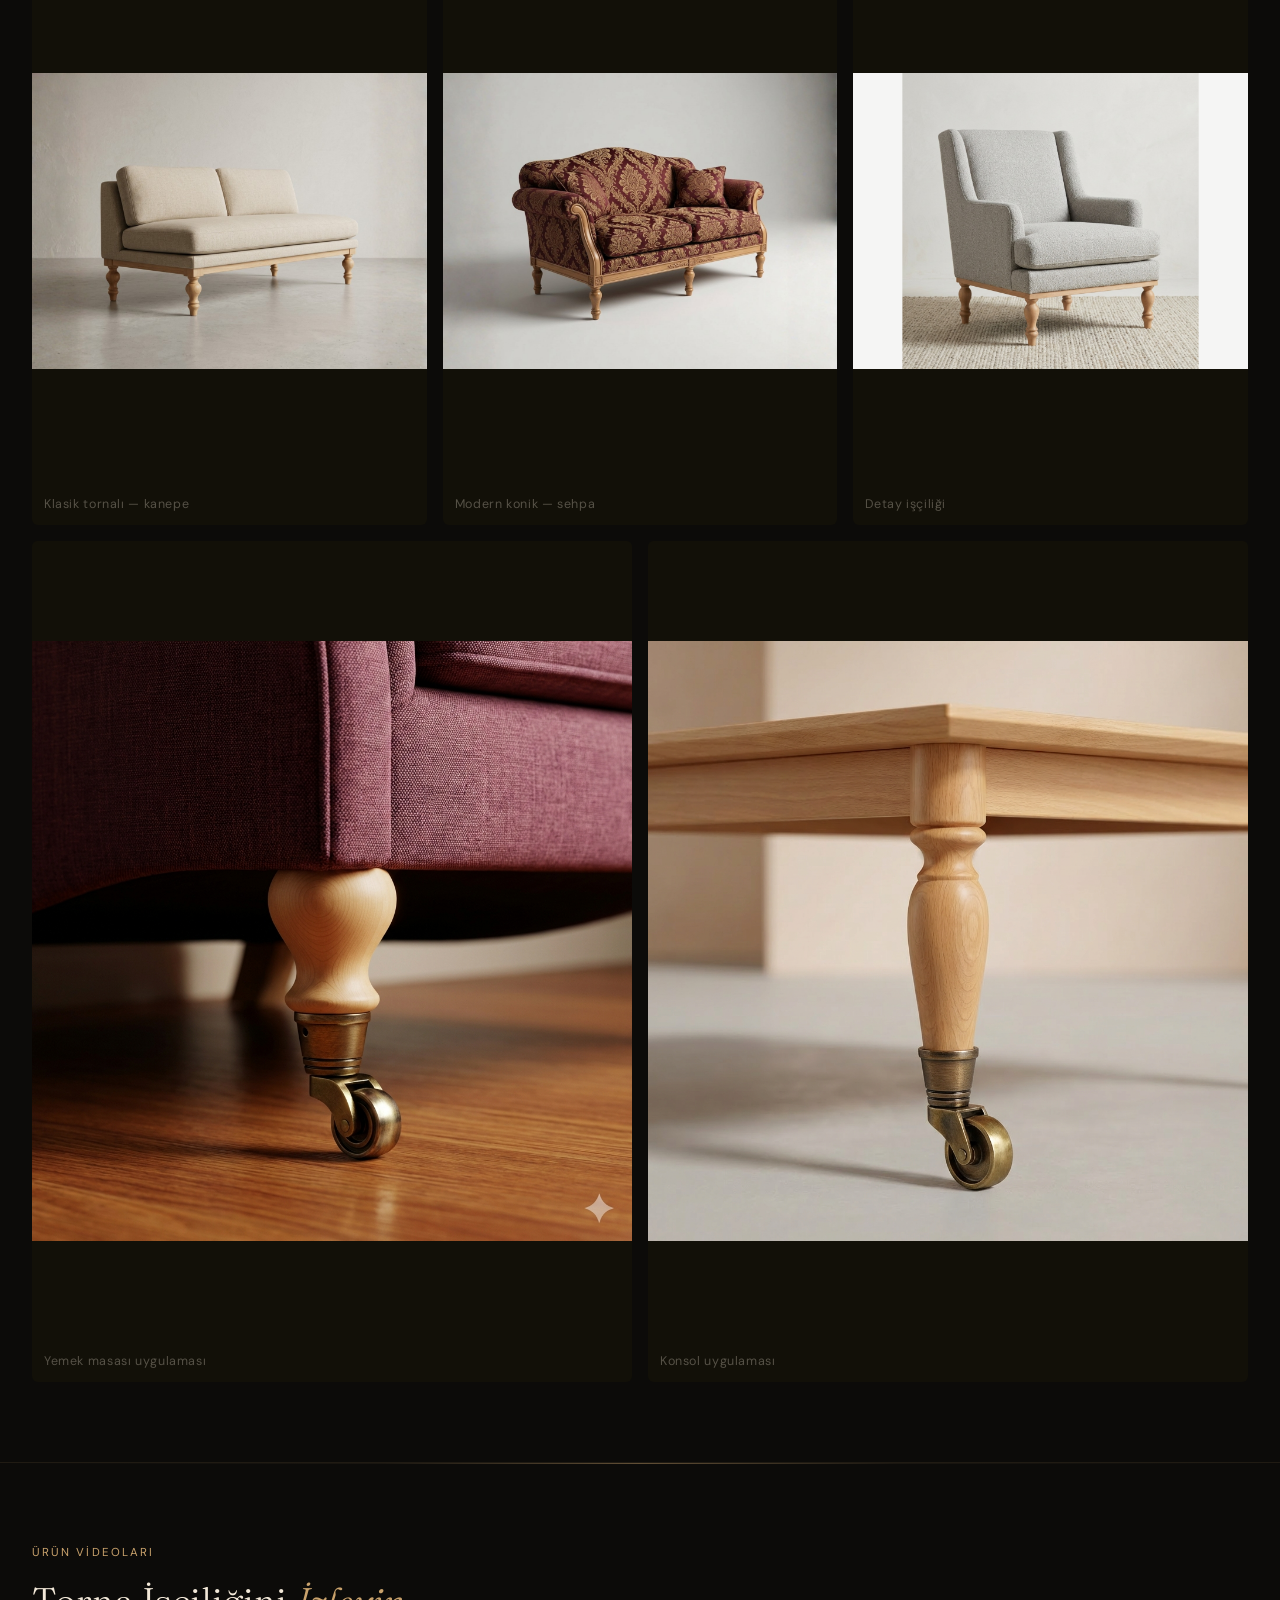
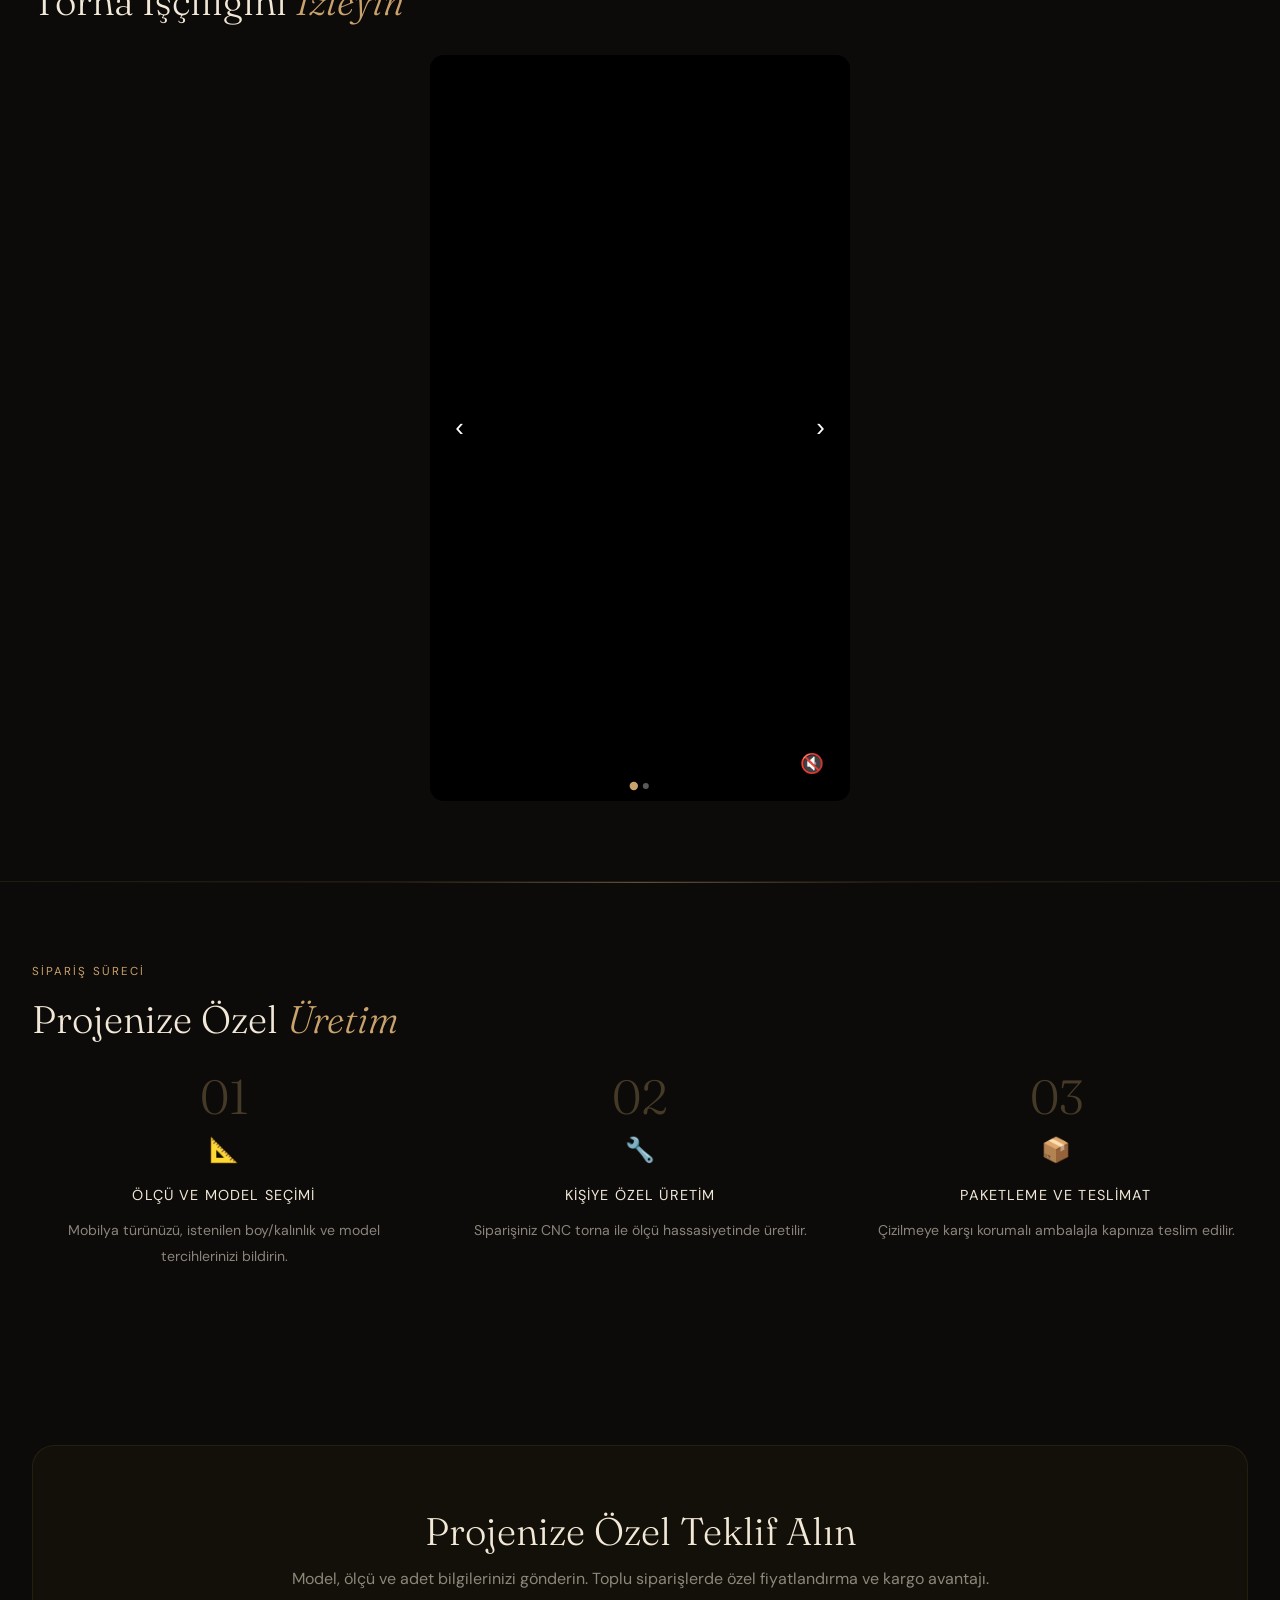
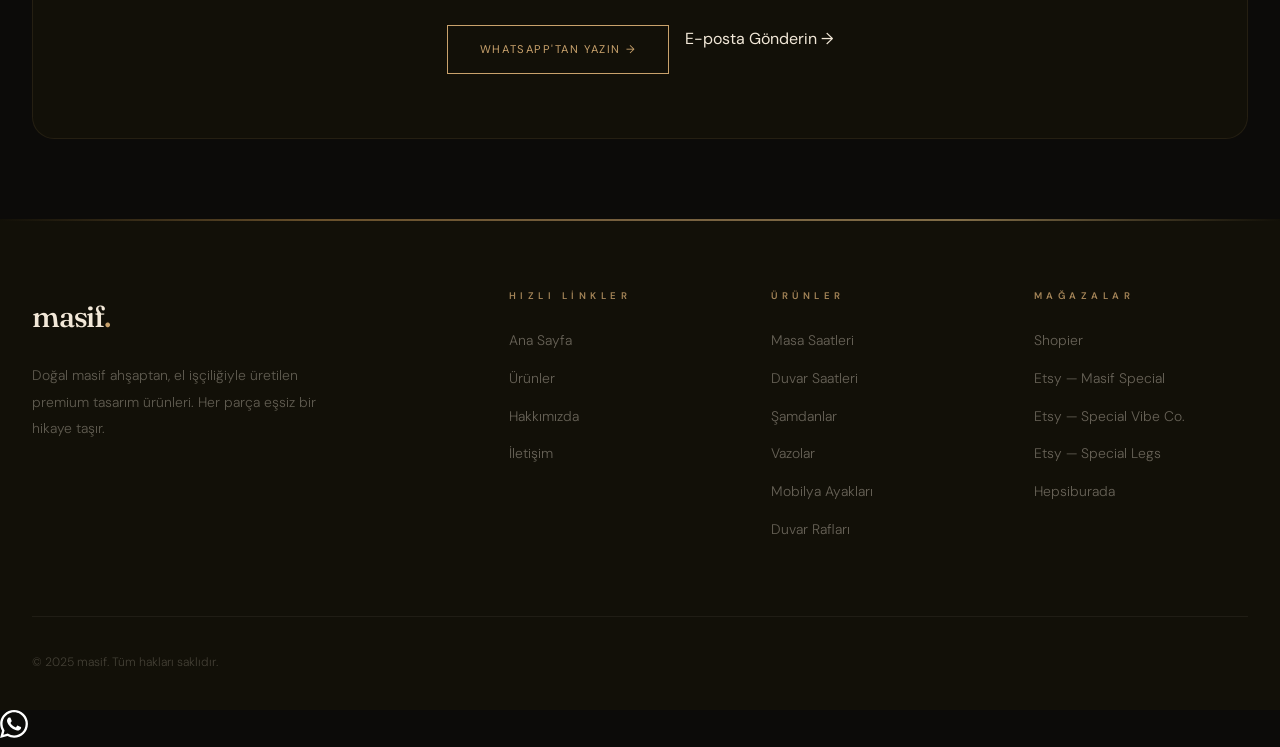
==== commit 64b677a3: "Sprint 1: SEO, UX ve güvenlik güncellemeleri - robots.txt ve sitemap.xml oluşturuldu - 404.html hata" ====
--- a/ahsap-ayaklar.html
+++ b/ahsap-ayaklar.html
@@ -4,12 +4,38 @@
   <meta charset="UTF-8"/>
   <meta name="viewport" content="width=device-width, initial-scale=1.0"/>
   <title>Ahşap Mobilya Ayakları | Kişiye Özel | Kayın Ağacı — masif.</title>
-  <meta name="description" content="Premium kayın ağacından torna tekniğiyle üretilen kişiye özel mobilya ayakları. Her boy ve kalınlık, 100'den fazla model. Kanepe, koltuk, konsol ve masa ayakları."/>
+  <meta name="description" content="Kişiye özel tornalanımş masif ahşap mobilya ayakları. Kayın ağacından, 4-20 inch arası her boy. Klasik tornalı ve modern konik modeller."/>
+  <link rel="canonical" href="https://www.masifspecial.shop/ahsap-ayaklar.html"/>
+  <meta property="og:title" content="Ahşap Mobilya Ayakları | Kişiye Özel | Kayın Ağacı — masif."/>
+  <meta property="og:description" content="Kişiye özel tornalanımş masif ahşap mobilya ayakları. Kayın ağacından, 4-20 inch arası her boy. Klasik tornalı ve modern konik modeller."/>
+  <meta property="og:url" content="https://www.masifspecial.shop/ahsap-ayaklar.html"/>
+  <meta property="og:type" content="product"/>
+  <meta name="twitter:card" content="summary_large_image"/>
   <link rel="preconnect" href="https://fonts.googleapis.com"/>
   <link rel="preconnect" href="https://fonts.gstatic.com" crossorigin/>
   <link href="https://fonts.googleapis.com/css2?family=Fraunces:ital,opsz,wght@0,9..144,300;0,9..144,400;0,9..144,500;1,9..144,300;1,9..144,400;1,9..144,500&family=DM+Sans:opsz,wght@9..40,300;9..40,400;9..40,500;9..40,600&display=swap" rel="stylesheet"/>
   <link rel="stylesheet" href="style.css"/>
   <link rel="stylesheet" href="product.css"/>
+  <script type="application/ld+json">
+  {
+    "@context": "https://schema.org",
+    "@type": "Product",
+    "name": "Tornalanmış Masif Ahşap Mobilya Ayağı",
+    "description": "Kişiye özel kayın ağacından mobilya ayakları. 4-20 inch arası her boy, klasik tornalı ve modern konik modeller.",
+    "brand": { "@type": "Brand", "name": "masif." },
+    "material": "Kayın Ağacı (Beech Wood)",
+    "manufacturer": {
+      "@type": "Organization",
+      "name": "masif.",
+      "url": "https://www.masifspecial.shop"
+    },
+    "offers": {
+      "@type": "AggregateOffer",
+      "availability": "https://schema.org/InStock",
+      "priceCurrency": "TRY"
+    }
+  }
+  </script>
 </head>
 <body>
   <div class="page-loader" id="pageLoader"><div class="loader-logo">masif<span>.</span></div></div>
@@ -51,7 +77,7 @@
           <h1>Kişiye Özel Ahşap Mobilya <em>Ayakları</em></h1>
           <p class="product-hero-desc">Premium kayın ağacından, torna tekniğiyle üretilen mobilya ayakları. Her tasarım size özel, her boyut isteğinize göre.</p>
           <div class="product-hero-cta">
-            <a href="https://wa.me/905XXXXXXXXX" class="btn-primary" target="_blank">WhatsApp'tan Yazın →</a>
+            <a href="https://wa.me/905067786885" class="btn-primary" target="_blank">WhatsApp'tan Yazın →</a>
             <a href="#modeller" class="btn-outline">Modelleri Keşfet ↓</a>
           </div>
         </div>
@@ -141,7 +167,7 @@
               <li><span style="color: var(--accent);">→</span> Sehpa &amp; konsol</li>
               <li><span style="color: var(--accent);">→</span> Orta sehpa</li>
             </ul>
-            <a href="https://wa.me/905XXXXXXXXX" class="btn-primary" target="_blank">Sipariş Ver →</a>
+            <a href="https://wa.me/905067786885" class="btn-primary" target="_blank">Sipariş Ver →</a>
           </div>
         </div>
         <div class="model-card" style="margin: 0;">
@@ -156,7 +182,7 @@
               <li><span style="color: var(--accent);">→</span> Dresuar &amp; komodin</li>
               <li><span style="color: var(--accent);">→</span> Tüm mobilya türleri</li>
             </ul>
-            <a href="https://wa.me/905XXXXXXXXX" class="btn-primary" target="_blank">Sipariş Ver →</a>
+            <a href="https://wa.me/905067786885" class="btn-primary" target="_blank">Sipariş Ver →</a>
           </div>
         </div>
       </div>
@@ -189,7 +215,7 @@
             <li><span style="color: var(--accent);">✓</span> Açık sarımsı ton — her renk mobilyayla uyum</li>
           </ul>
           <div style="margin-top: 2rem;">
-            <a href="https://wa.me/905XXXXXXXXX" class="btn-primary" target="_blank">Projeniz İçin Yazın →</a>
+            <a href="https://wa.me/905067786885" class="btn-primary" target="_blank">Projeniz İçin Yazın →</a>
           </div>
         </div>
       </div>
@@ -290,8 +316,8 @@
       <h2>Projenize Özel Teklif Alın</h2>
       <p>Model, ölçü ve adet bilgilerinizi gönderin. Toplu siparişlerde özel fiyatlandırma ve kargo avantajı.</p>
       <div class="cta-buttons">
-        <a href="https://wa.me/905XXXXXXXXX" class="btn-primary" target="_blank">WhatsApp'tan Yazın →</a>
-        <a href="mailto:info@masifspecial.com" class="btn-outline">E-posta Gönderin →</a>
+        <a href="https://wa.me/905067786885" class="btn-primary" target="_blank">WhatsApp'tan Yazın →</a>
+        <a href="mailto:hasan.ozel@masifspecial.shop" class="btn-outline">E-posta Gönderin →</a>
       </div>
     </div>
   </div>
@@ -321,10 +347,11 @@
         </div>
         <div class="footer-col">
           <h4>Mağazalar</h4>
-          <a href="https://www.shopier.com/masiftasarimahsap" target="_blank">Shopier</a>
-          <a href="https://masifspecial.etsy.com" target="_blank">Etsy — Masif Special</a>
-          <a href="https://specialvibeco.etsy.com" target="_blank">Etsy — Special Vibe Co.</a>
-          <a href="https://masifspeciallegs.etsy.com" target="_blank">Etsy — Special Legs</a>
+          <a href="https://www.shopier.com/masiftasarimahsap" target="_blank" rel="noopener noreferrer">Shopier</a>
+          <a href="https://masifspecial.etsy.com" target="_blank" rel="noopener noreferrer">Etsy — Masif Special</a>
+          <a href="https://specialvibeco.etsy.com" target="_blank" rel="noopener noreferrer">Etsy — Special Vibe Co.</a>
+          <a href="https://masifspeciallegs.etsy.com" target="_blank" rel="noopener noreferrer">Etsy — Special Legs</a>
+          <a href="https://www.hepsiburada.com/magaza/masifspecial" target="_blank" rel="noopener noreferrer">Hepsiburada</a>
         </div>
       </div>
       <div class="footer-bottom">
@@ -337,6 +364,12 @@
     <button class="lightbox-close" id="lightboxClose">&times;</button>
     <img src="" alt="" id="lightboxImg"/>
   </div>
+
+  <a href="https://wa.me/905067786885" class="whatsapp-float" target="_blank" rel="noopener noreferrer" aria-label="WhatsApp ile iletişime geçin">
+    <svg xmlns="http://www.w3.org/2000/svg" width="28" height="28" viewBox="0 0 24 24" fill="white">
+      <path d="M17.472 14.382c-.297-.149-1.758-.867-2.03-.967-.273-.099-.471-.148-.67.15-.197.297-.767.966-.94 1.164-.173.199-.347.223-.644.075-.297-.15-1.255-.463-2.39-1.475-.883-.788-1.48-1.761-1.653-2.059-.173-.297-.018-.458.13-.606.134-.133.298-.347.446-.52.149-.174.198-.298.298-.497.099-.198.05-.371-.025-.52-.075-.149-.669-1.612-.916-2.207-.242-.579-.487-.5-.669-.51-.173-.008-.371-.01-.57-.01-.198 0-.52.074-.792.372-.272.297-1.04 1.016-1.04 2.479 0 1.462 1.065 2.875 1.213 3.074.149.198 2.096 3.2 5.077 4.487.709.306 1.262.489 1.694.625.712.227 1.36.195 1.871.118.571-.085 1.758-.719 2.006-1.413.248-.694.248-1.289.173-1.413-.074-.124-.272-.198-.57-.347m-5.421 7.403h-.004a9.87 9.87 0 01-5.031-1.378l-.361-.214-3.741.982.998-3.648-.235-.374a9.86 9.86 0 01-1.51-5.26c.001-5.45 4.436-9.884 9.888-9.884 2.64 0 5.122 1.03 6.988 2.898a9.825 9.825 0 012.893 6.994c-.003 5.45-4.437 9.884-9.885 9.884m8.413-18.297A11.815 11.815 0 0012.05 0C5.495 0 .16 5.335.157 11.892c0 2.096.547 4.142 1.588 5.945L.057 24l6.305-1.654a11.882 11.882 0 005.683 1.448h.005c6.554 0 11.89-5.335 11.893-11.893a11.821 11.821 0 00-3.48-8.413z"/>
+    </svg>
+  </a>
 
   <script src="script.js"></script>
   <script>
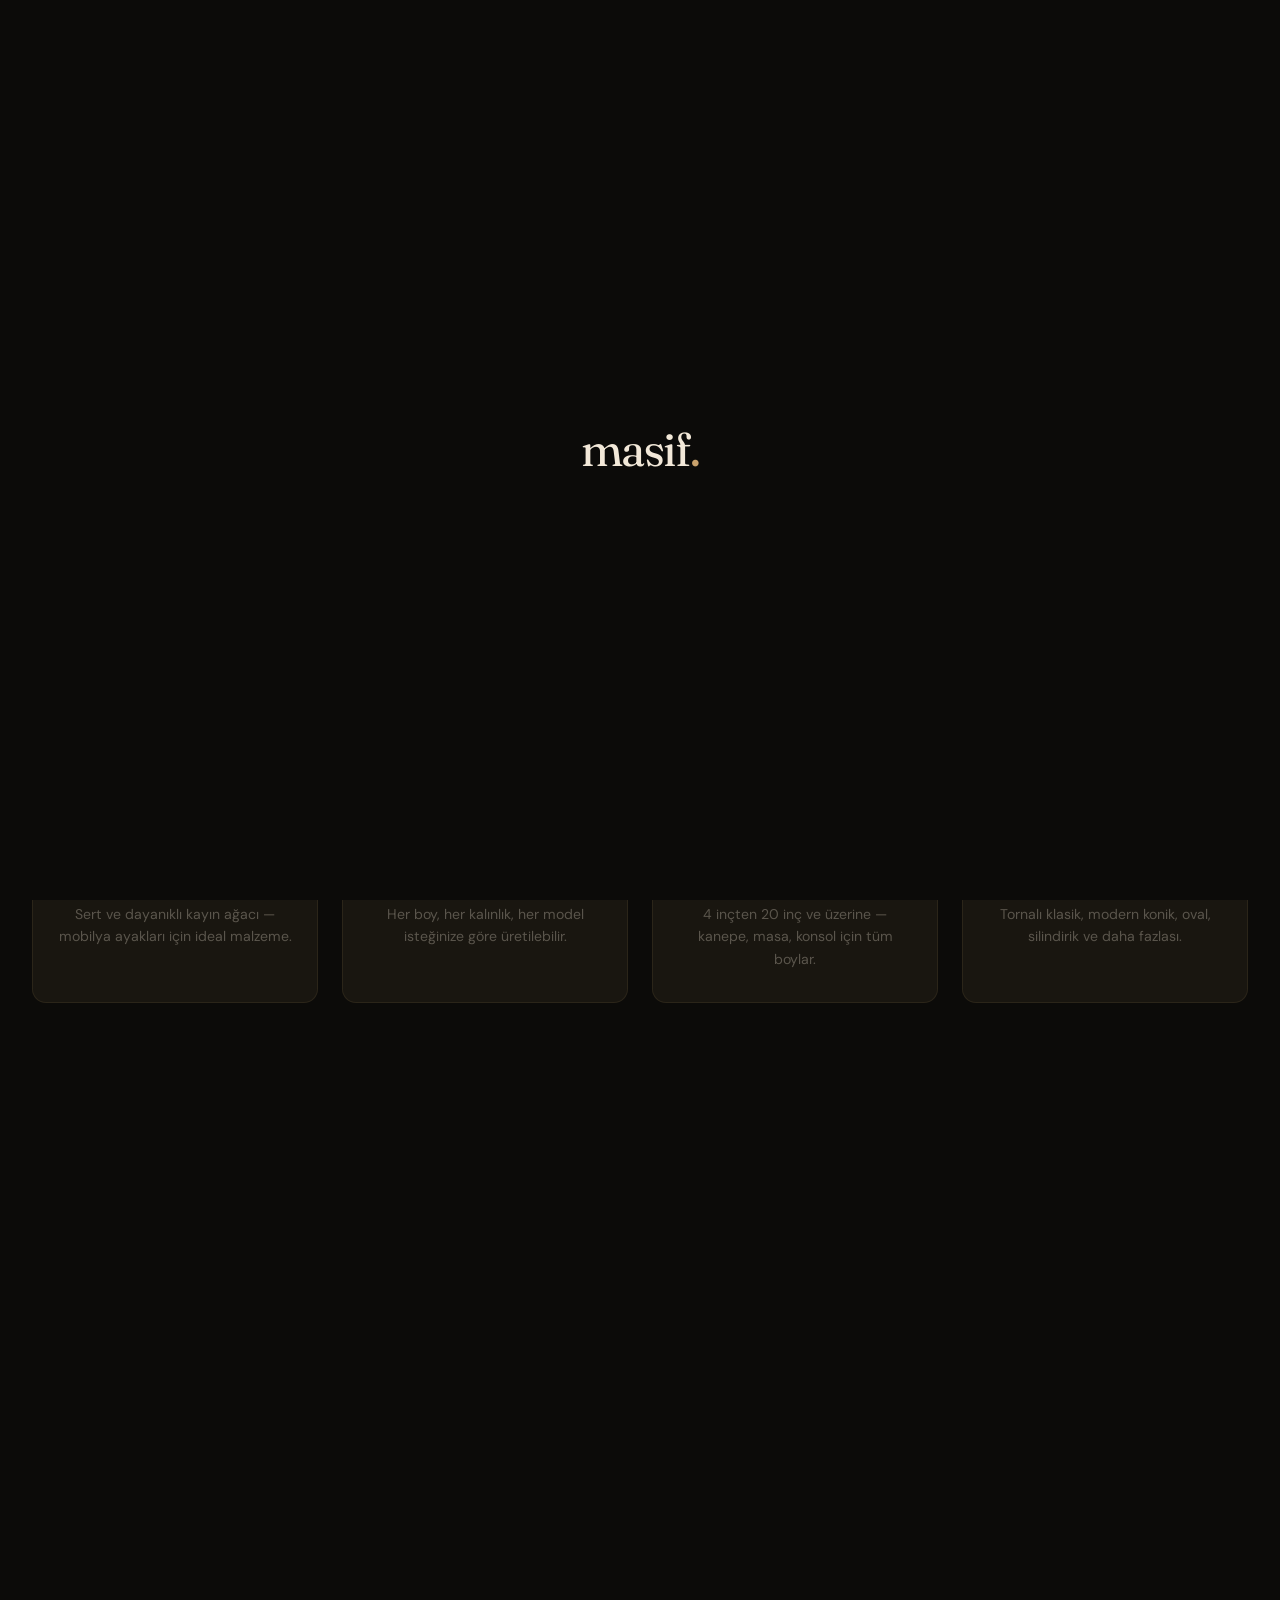
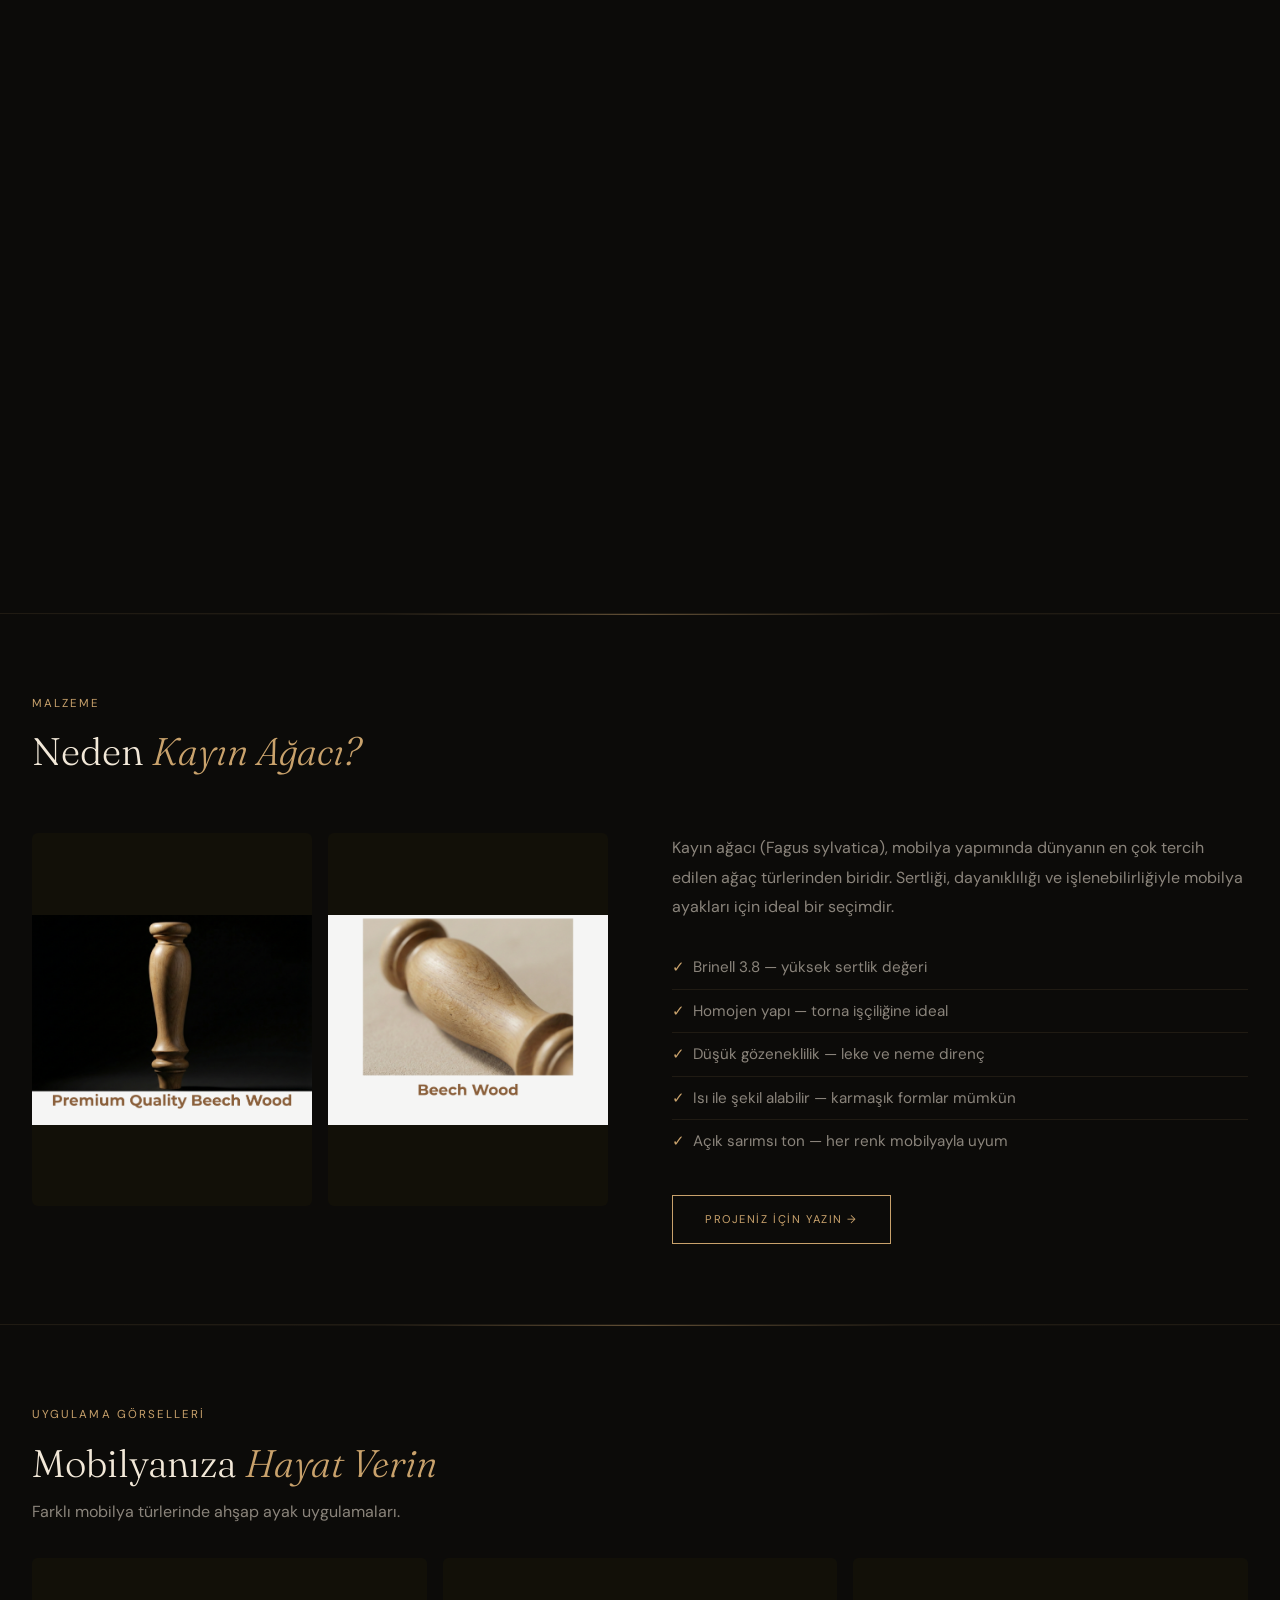
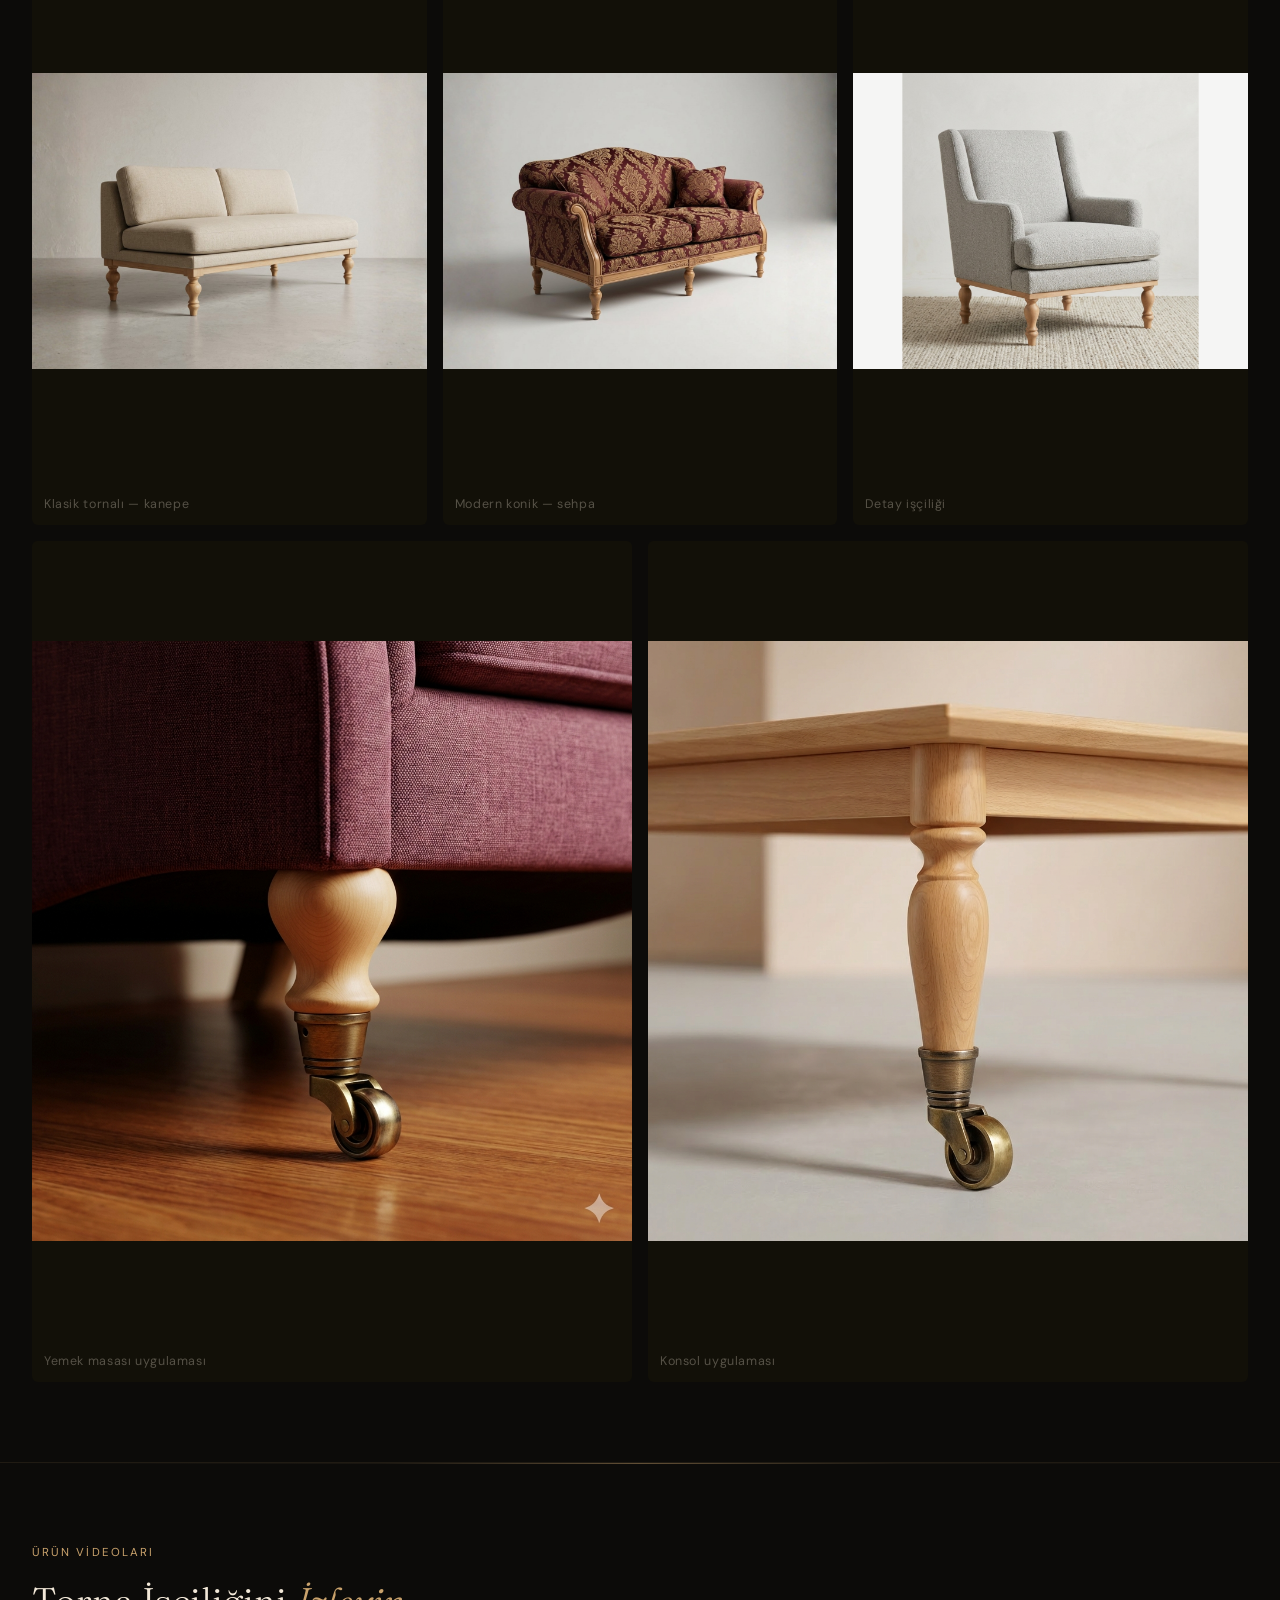
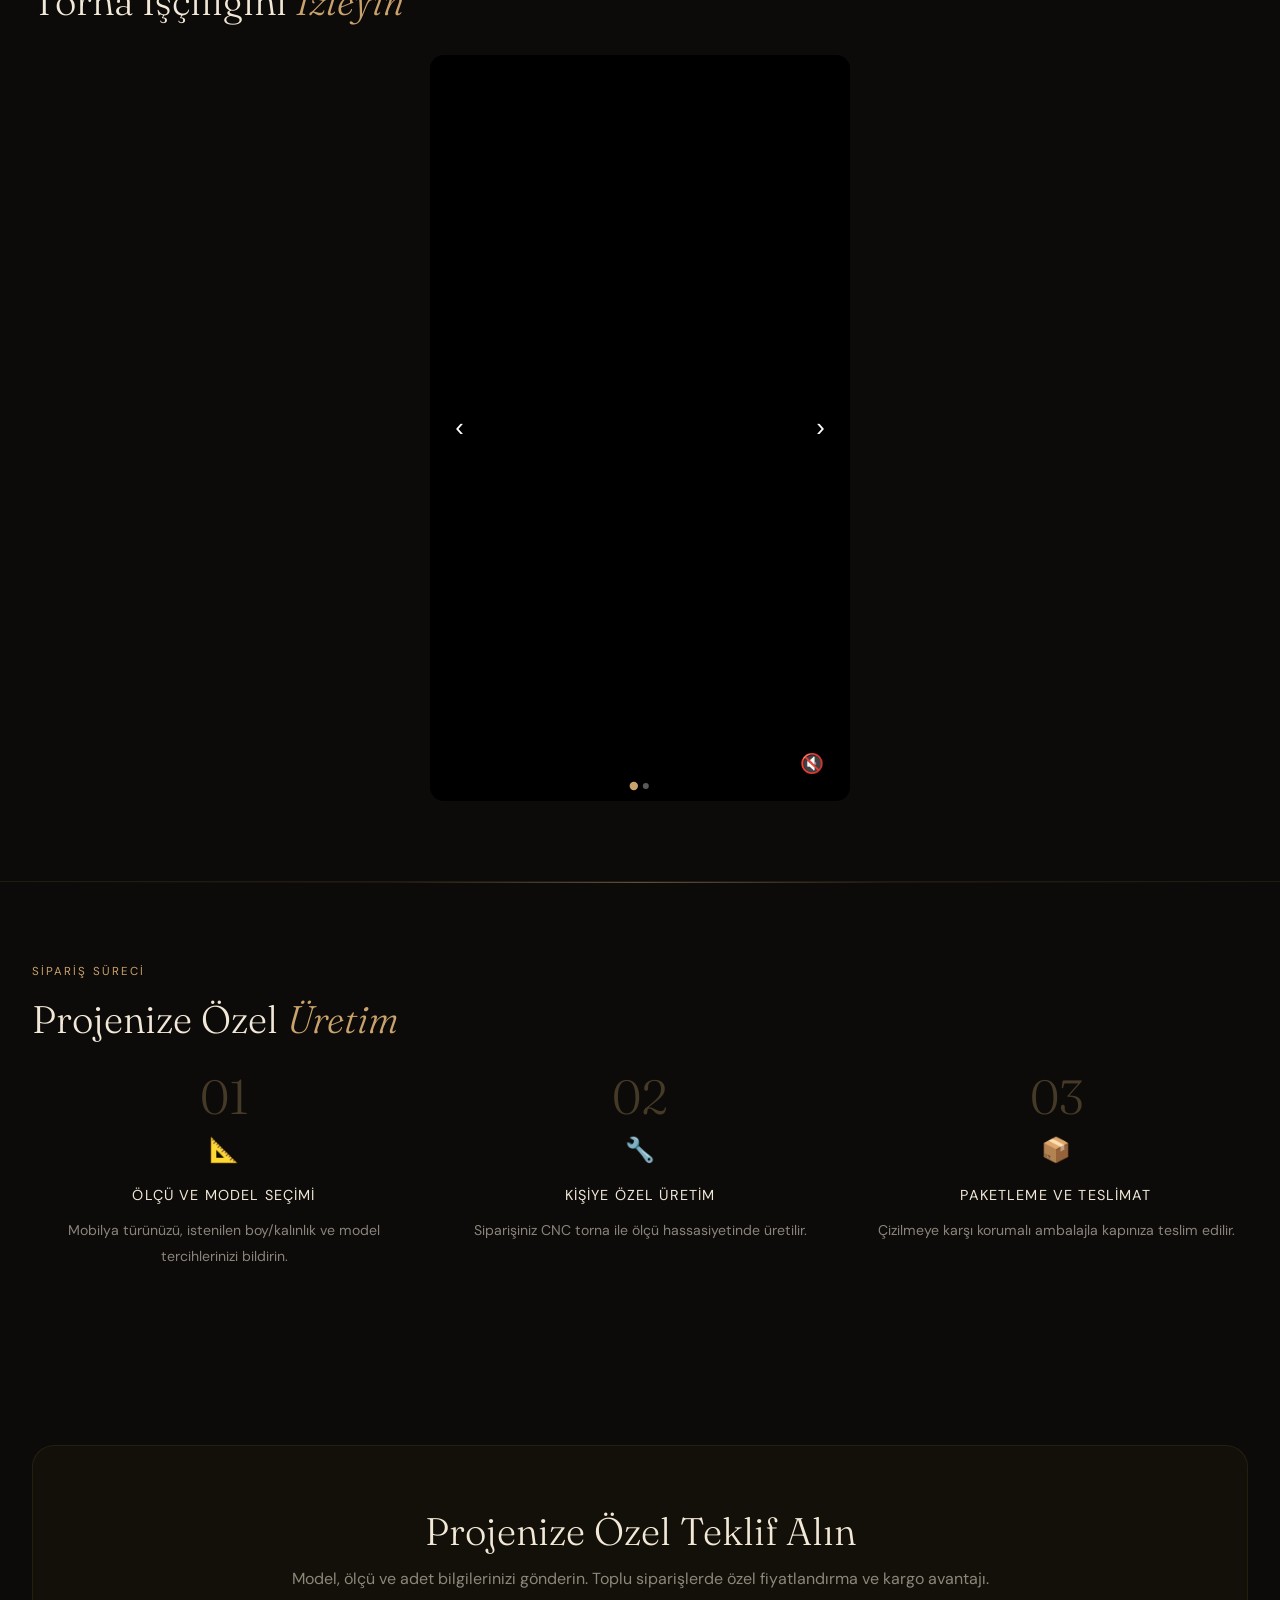
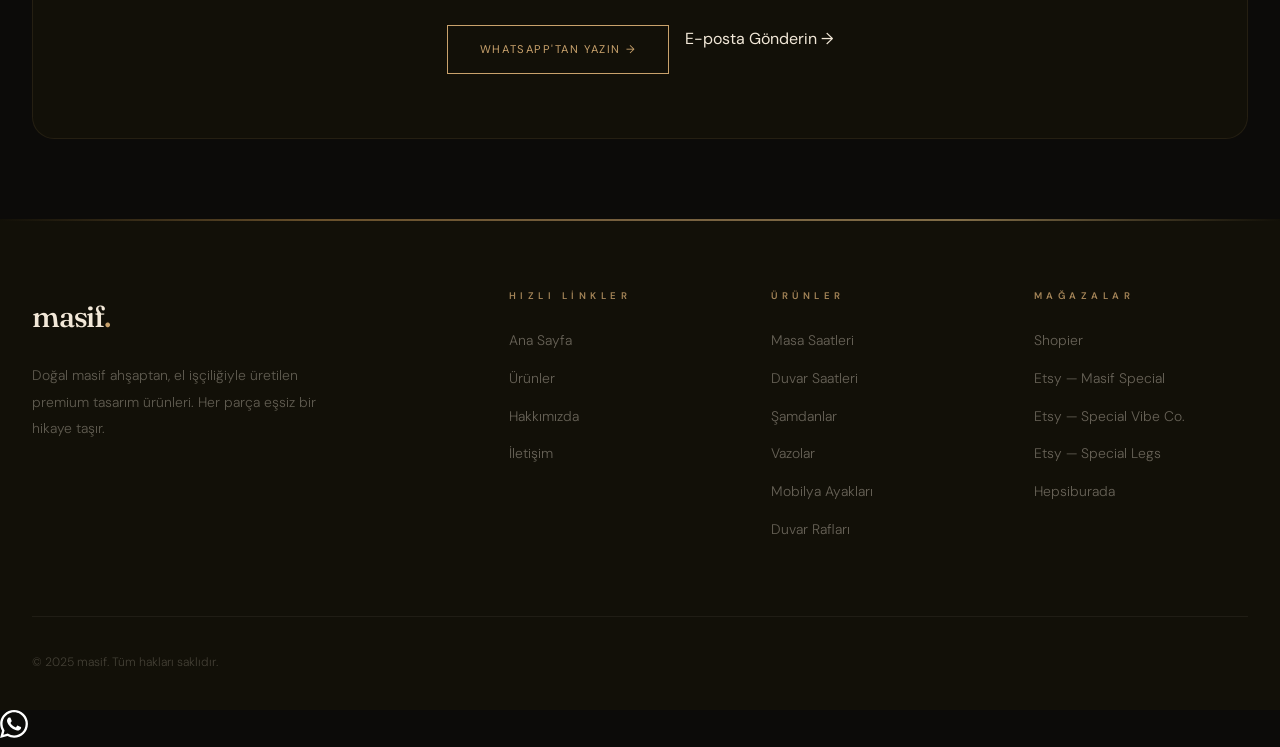
==== commit ca516268: "Görev 1.4: Dosya/klasör yeniden adlandırma — Türkçe karakter ve boşluk temizliği - Tüm medya dosyala" ====
--- a/ahsap-ayaklar.html
+++ b/ahsap-ayaklar.html
@@ -84,35 +84,35 @@
         <!-- Gallery -->
         <div class="product-gallery">
           <div class="gallery-main" id="galleryMain">
-            <img src="Ahşap Ayaklar/2.png" alt="Ahşap Mobilya Ayakları — masif." id="galleryMainImg" data-lightbox="Ahşap Ayaklar/2.png"/>
+            <img src="images/ayaklar/2.png" alt="Ahşap Mobilya Ayakları — masif." id="galleryMainImg" data-lightbox="images/ayaklar/2.png"/>
           </div>
           <div class="gallery-thumbs">
-            <div class="gallery-thumb active" onclick="switchGallery(this, 'Ahşap Ayaklar/2.png', 'img')">
-              <img src="Ahşap Ayaklar/2.png" alt="Görsel 1"/>
-            </div>
-            <div class="gallery-thumb" onclick="switchGallery(this, 'Ahşap Ayaklar/3.png', 'img')">
-              <img src="Ahşap Ayaklar/3.png" alt="Görsel 2" loading="lazy"/>
-            </div>
-            <div class="gallery-thumb" onclick="switchGallery(this, 'Ahşap Ayaklar/7 (1).png', 'img')">
-              <img src="Ahşap Ayaklar/7 (1).png" alt="Görsel 3" loading="lazy"/>
-            </div>
-            <div class="gallery-thumb" onclick="switchGallery(this, 'Ahşap Ayaklar/8.png', 'img')">
-              <img src="Ahşap Ayaklar/8.png" alt="Görsel 4" loading="lazy"/>
-            </div>
-            <div class="gallery-thumb" onclick="switchGallery(this, 'Ahşap Ayaklar/7.png', 'img')">
-              <img src="Ahşap Ayaklar/7.png" alt="Görsel 5" loading="lazy"/>
-            </div>
-            <div class="gallery-thumb" onclick="switchGallery(this, 'Ahşap Ayaklar/14 (1).png', 'img')">
-              <img src="Ahşap Ayaklar/14 (1).png" alt="Görsel 6" loading="lazy"/>
-            </div>
-            <div class="gallery-thumb" onclick="switchGallery(this, 'Ahşap Ayaklar/14.png', 'img')">
-              <img src="Ahşap Ayaklar/14.png" alt="Görsel 7" loading="lazy"/>
-            </div>
-            <div class="gallery-thumb" onclick="switchGallery(this, 'Ahşap Ayaklar/hf_20260219_172932_a858bdf8-8413-4693-9ab3-9bf36b9cfa79.mp4', 'video')">
-              <video src="Ahşap Ayaklar/hf_20260219_172932_a858bdf8-8413-4693-9ab3-9bf36b9cfa79.mp4" muted></video>
-            </div>
-            <div class="gallery-thumb" onclick="switchGallery(this, 'Ahşap Ayaklar/hf_20260221_081444_c251671a-e6d6-4819-8601-681219d92384.mp4', 'video')">
-              <video src="Ahşap Ayaklar/hf_20260221_081444_c251671a-e6d6-4819-8601-681219d92384.mp4" muted></video>
+            <div class="gallery-thumb active" onclick="switchGallery(this, 'images/ayaklar/2.png', 'img')">
+              <img src="images/ayaklar/2.png" alt="Görsel 1"/>
+            </div>
+            <div class="gallery-thumb" onclick="switchGallery(this, 'images/ayaklar/3.png', 'img')">
+              <img src="images/ayaklar/3.png" alt="Görsel 2" loading="lazy"/>
+            </div>
+            <div class="gallery-thumb" onclick="switchGallery(this, 'images/ayaklar/7-1.png', 'img')">
+              <img src="images/ayaklar/7-1.png" alt="Görsel 3" loading="lazy"/>
+            </div>
+            <div class="gallery-thumb" onclick="switchGallery(this, 'images/ayaklar/8.png', 'img')">
+              <img src="images/ayaklar/8.png" alt="Görsel 4" loading="lazy"/>
+            </div>
+            <div class="gallery-thumb" onclick="switchGallery(this, 'images/ayaklar/7.png', 'img')">
+              <img src="images/ayaklar/7.png" alt="Görsel 5" loading="lazy"/>
+            </div>
+            <div class="gallery-thumb" onclick="switchGallery(this, 'images/ayaklar/14-1.png', 'img')">
+              <img src="images/ayaklar/14-1.png" alt="Görsel 6" loading="lazy"/>
+            </div>
+            <div class="gallery-thumb" onclick="switchGallery(this, 'images/ayaklar/14.png', 'img')">
+              <img src="images/ayaklar/14.png" alt="Görsel 7" loading="lazy"/>
+            </div>
+            <div class="gallery-thumb" onclick="switchGallery(this, 'images/ayaklar/hf_20260219_172932_a858bdf8-8413-4693-9ab3-9bf36b9cfa79.mp4', 'video')">
+              <video src="images/ayaklar/hf_20260219_172932_a858bdf8-8413-4693-9ab3-9bf36b9cfa79.mp4" muted></video>
+            </div>
+            <div class="gallery-thumb" onclick="switchGallery(this, 'images/ayaklar/hf_20260221_081444_c251671a-e6d6-4819-8601-681219d92384.mp4', 'video')">
+              <video src="images/ayaklar/hf_20260221_081444_c251671a-e6d6-4819-8601-681219d92384.mp4" muted></video>
             </div>
           </div>
         </div>
@@ -157,7 +157,7 @@
       <div class="split-layout" style="margin-top: 2rem;">
         <div class="model-card" style="margin: 0;">
           <div class="model-card-img">
-            <img src="Ahşap Ayaklar/14 (1).png" alt="Klasik Tornalı Ayaklar" loading="lazy"/>
+            <img src="images/ayaklar/14-1.png" alt="Klasik Tornalı Ayaklar" loading="lazy"/>
           </div>
           <div class="model-card-body">
             <div class="model-card-title">Klasik Tornalı Ayaklar</div>
@@ -172,7 +172,7 @@
         </div>
         <div class="model-card" style="margin: 0;">
           <div class="model-card-img">
-            <img src="Ahşap Ayaklar/14.png" alt="Modern Konik Ayaklar" loading="lazy"/>
+            <img src="images/ayaklar/14.png" alt="Modern Konik Ayaklar" loading="lazy"/>
           </div>
           <div class="model-card-body">
             <div class="model-card-title">Modern Konik Ayaklar</div>
@@ -198,10 +198,10 @@
         <div>
           <div class="img-grid-2">
             <div class="img-card">
-              <img src="Ahşap Ayaklar/8.png" alt="Kayın ağacı mobilya ayağı detayı" loading="lazy" data-lightbox="Ahşap Ayaklar/8.png"/>
+              <img src="images/ayaklar/8.png" alt="Kayın ağacı mobilya ayağı detayı" loading="lazy" data-lightbox="images/ayaklar/8.png"/>
             </div>
             <div class="img-card">
-              <img src="Ahşap Ayaklar/7.png" alt="Torna işçiliği detayı" loading="lazy" data-lightbox="Ahşap Ayaklar/7.png"/>
+              <img src="images/ayaklar/7.png" alt="Torna işçiliği detayı" loading="lazy" data-lightbox="images/ayaklar/7.png"/>
             </div>
           </div>
         </div>
@@ -230,25 +230,25 @@
       <p class="subtitle">Farklı mobilya türlerinde ahşap ayak uygulamaları.</p>
       <div class="img-grid-3" style="margin-top: 2rem;">
         <div class="img-card">
-          <img src="Ahşap Ayaklar/2.png" alt="Mobilya ayağı uygulama 1" loading="lazy" data-lightbox="Ahşap Ayaklar/2.png"/>
+          <img src="images/ayaklar/2.png" alt="Mobilya ayağı uygulama 1" loading="lazy" data-lightbox="images/ayaklar/2.png"/>
           <div class="img-label">Klasik tornalı — kanepe</div>
         </div>
         <div class="img-card">
-          <img src="Ahşap Ayaklar/3.png" alt="Mobilya ayağı uygulama 2" loading="lazy" data-lightbox="Ahşap Ayaklar/3.png"/>
+          <img src="images/ayaklar/3.png" alt="Mobilya ayağı uygulama 2" loading="lazy" data-lightbox="images/ayaklar/3.png"/>
           <div class="img-label">Modern konik — sehpa</div>
         </div>
         <div class="img-card">
-          <img src="Ahşap Ayaklar/7 (1).png" alt="Mobilya ayağı uygulama 3" loading="lazy" data-lightbox="Ahşap Ayaklar/7 (1).png"/>
+          <img src="images/ayaklar/7-1.png" alt="Mobilya ayağı uygulama 3" loading="lazy" data-lightbox="images/ayaklar/7-1.png"/>
           <div class="img-label">Detay işçiliği</div>
         </div>
       </div>
       <div class="img-grid-2" style="margin-top: 1rem;">
         <div class="img-card">
-          <img src="Ahşap Ayaklar/hf_20260222_120112_39fe9211-1a6a-4c63-b778-dd386a751009.jpeg" alt="Mobilya ayağı ek görsel 1" loading="lazy" data-lightbox="Ahşap Ayaklar/hf_20260222_120112_39fe9211-1a6a-4c63-b778-dd386a751009.jpeg"/>
+          <img src="images/ayaklar/hf_20260222_120112_39fe9211-1a6a-4c63-b778-dd386a751009.jpeg" alt="Mobilya ayağı ek görsel 1" loading="lazy" data-lightbox="images/ayaklar/hf_20260222_120112_39fe9211-1a6a-4c63-b778-dd386a751009.jpeg"/>
           <div class="img-label">Yemek masası uygulaması</div>
         </div>
         <div class="img-card">
-          <img src="Ahşap Ayaklar/hf_20260222_120312_4f94c326-0113-431b-8261-c9db89afc137.png" alt="Mobilya ayağı ek görsel 2" loading="lazy" data-lightbox="Ahşap Ayaklar/hf_20260222_120312_4f94c326-0113-431b-8261-c9db89afc137.png"/>
+          <img src="images/ayaklar/hf_20260222_120312_4f94c326-0113-431b-8261-c9db89afc137.png" alt="Mobilya ayağı ek görsel 2" loading="lazy" data-lightbox="images/ayaklar/hf_20260222_120312_4f94c326-0113-431b-8261-c9db89afc137.png"/>
           <div class="img-label">Konsol uygulaması</div>
         </div>
       </div>
@@ -264,13 +264,13 @@
         <div class="vs-track">
           <div class="vs-slide">
             <video autoplay muted loop playsinline>
-              <source src="Ahşap Ayaklar/hf_20260219_172932_a858bdf8-8413-4693-9ab3-9bf36b9cfa79.mp4" type="video/mp4"/>
+              <source src="images/ayaklar/hf_20260219_172932_a858bdf8-8413-4693-9ab3-9bf36b9cfa79.mp4" type="video/mp4"/>
             </video>
             <button class="vs-mute">🔇</button>
           </div>
           <div class="vs-slide">
             <video muted loop playsinline>
-              <source src="Ahşap Ayaklar/hf_20260221_081444_c251671a-e6d6-4819-8601-681219d92384.mp4" type="video/mp4"/>
+              <source src="images/ayaklar/hf_20260221_081444_c251671a-e6d6-4819-8601-681219d92384.mp4" type="video/mp4"/>
             </video>
             <button class="vs-mute">🔇</button>
           </div>
@@ -378,7 +378,7 @@
       thumb.classList.add('active');
       var main = document.getElementById('galleryMain');
       if (type === 'video') {
-        main.innerHTML = '<video autoplay muted loop playsinline style="width:100%;height:100%;object-fit:cover;"><source src="' + src + '" type="video/mp4"/></video>';
+        main.innerHTML = '<div style="position:relative;width:100%;height:100%"><video autoplay muted loop playsinline style="width:100%;height:100%;object-fit:cover;"><source src="' + src + '" type="video/mp4"/></video><button onclick="toggleGalleryMute(this)" style="position:absolute;bottom:16px;right:16px;width:44px;height:44px;border-radius:50%;border:none;background:rgba(0,0,0,0.6);color:#fff;font-size:1.2rem;cursor:pointer;display:flex;align-items:center;justify-content:center;backdrop-filter:blur(8px);">🔇</button></div>';
       } else {
         main.innerHTML = '<img src="' + src + '" alt="Ahşap Mobilya Ayağı" data-lightbox="' + src + '" style="width:100%;height:100%;object-fit:cover;cursor:pointer;" onclick="openLightbox(\'' + src + '\')" />';
       }
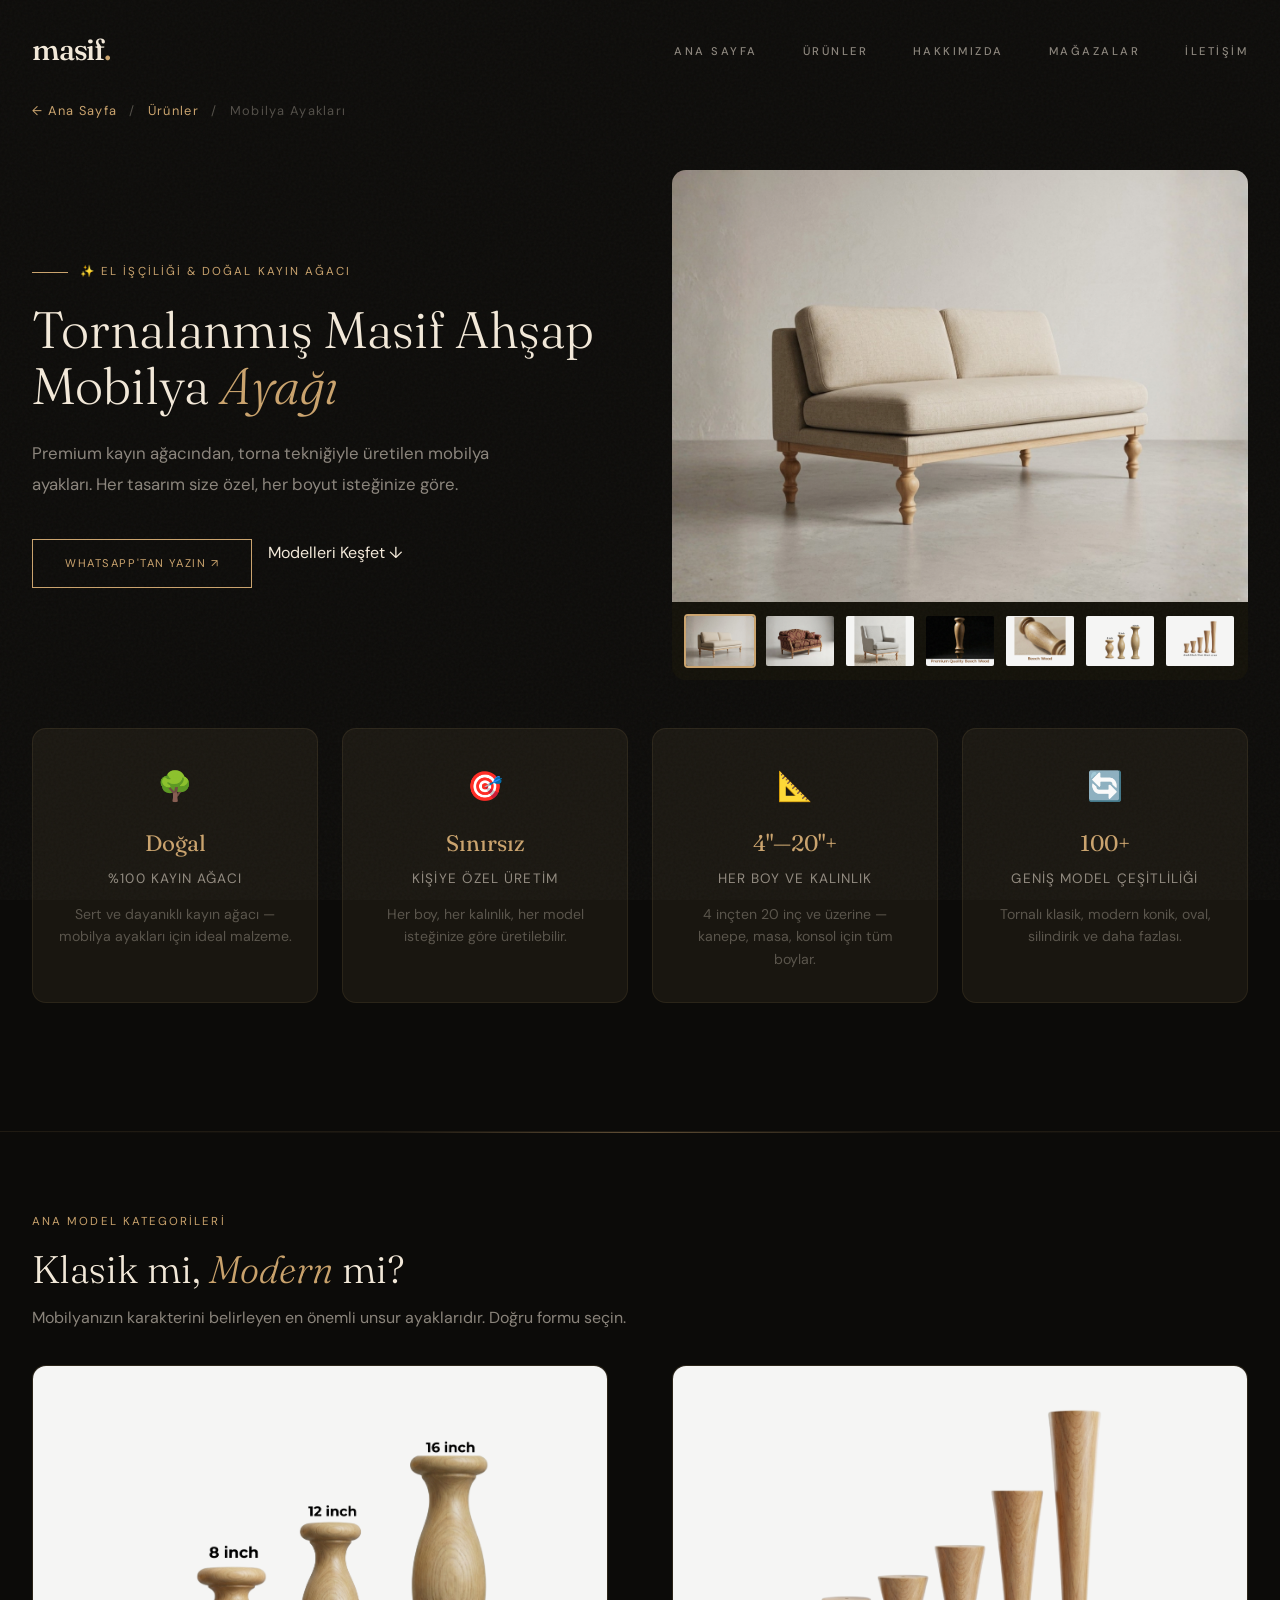
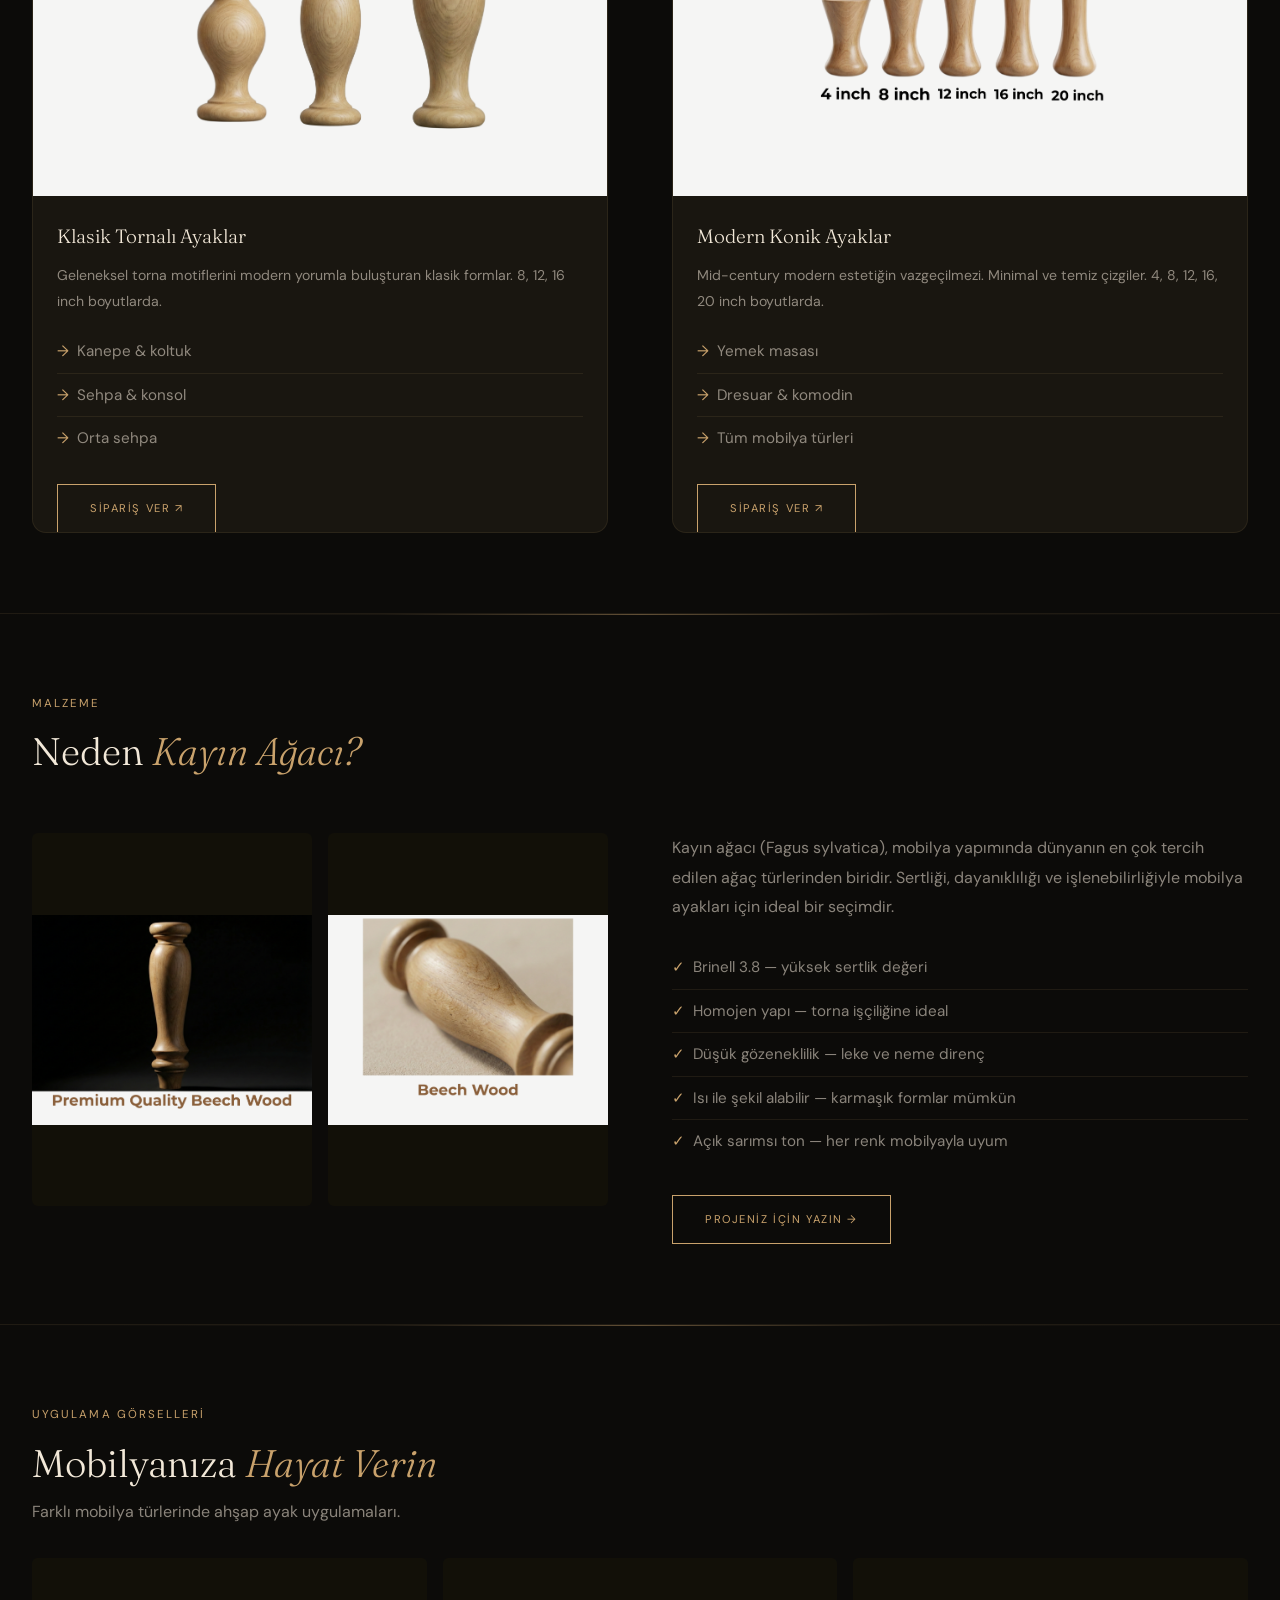
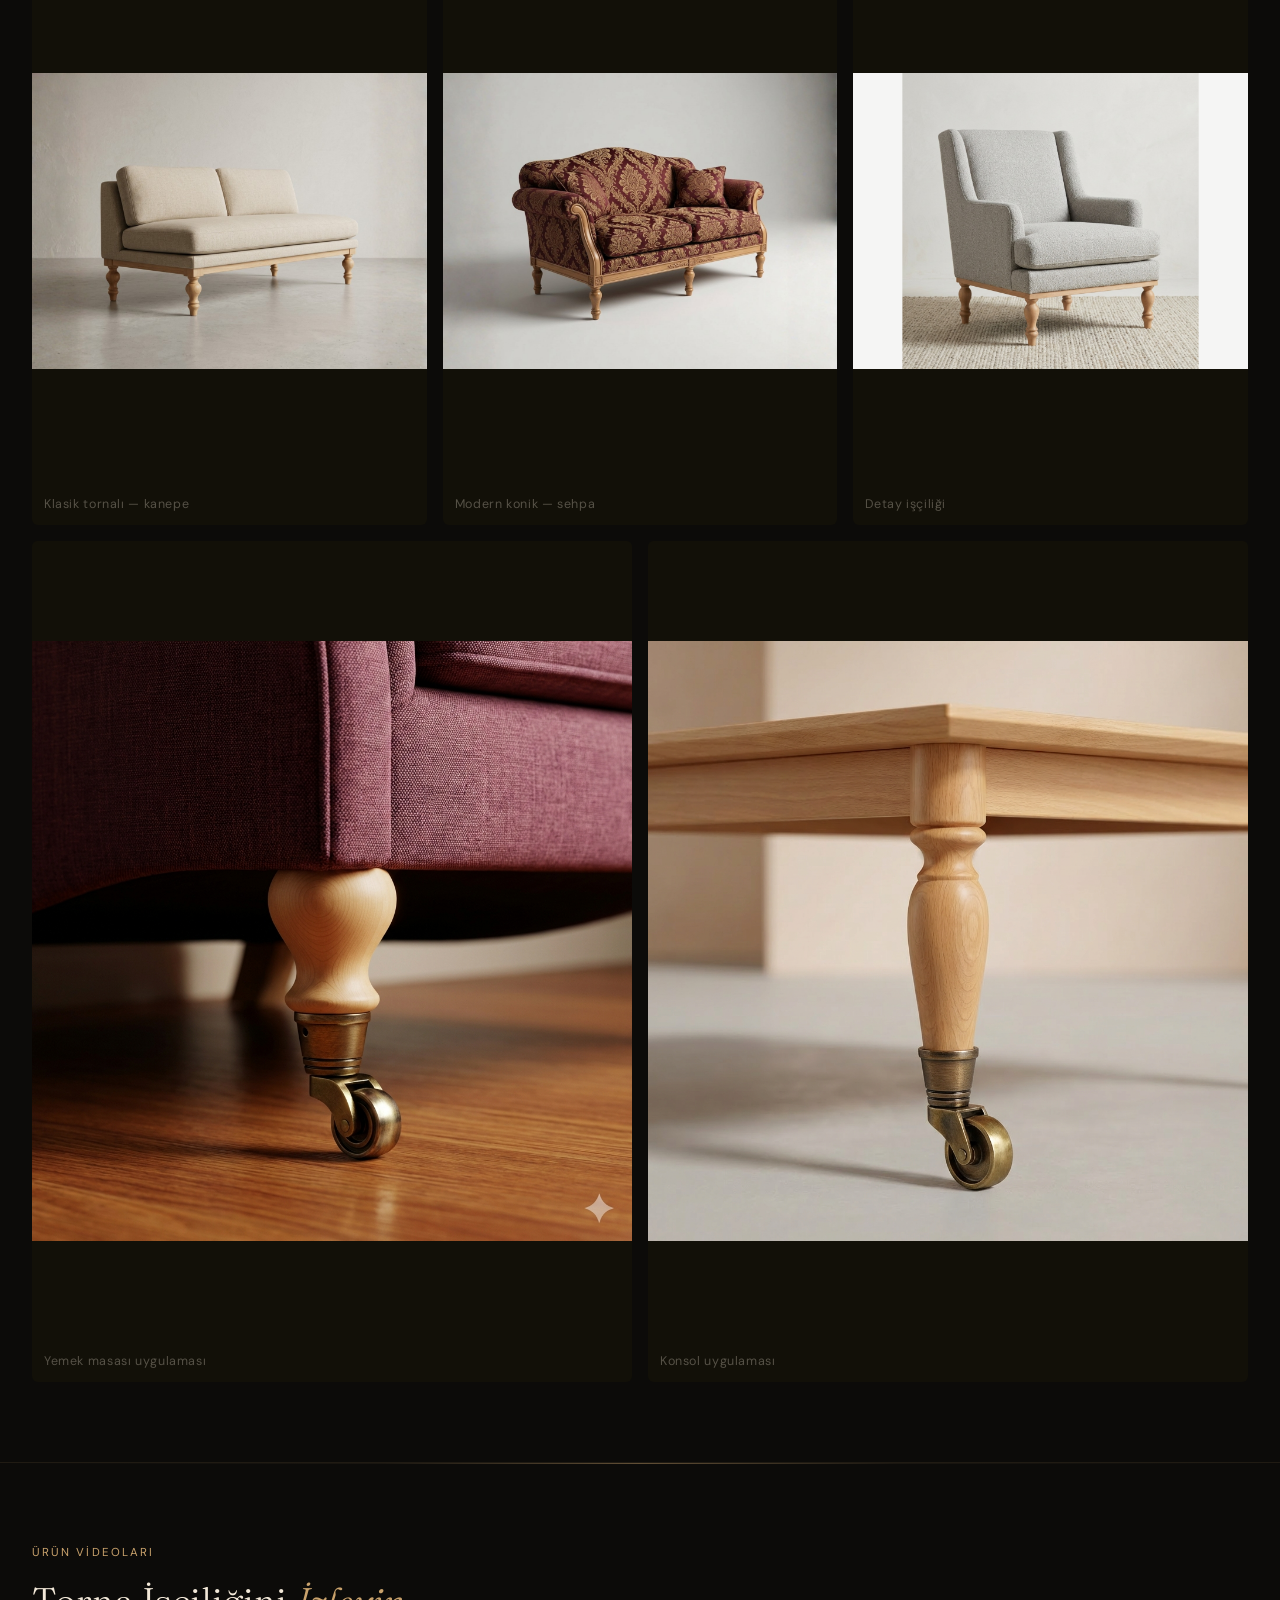
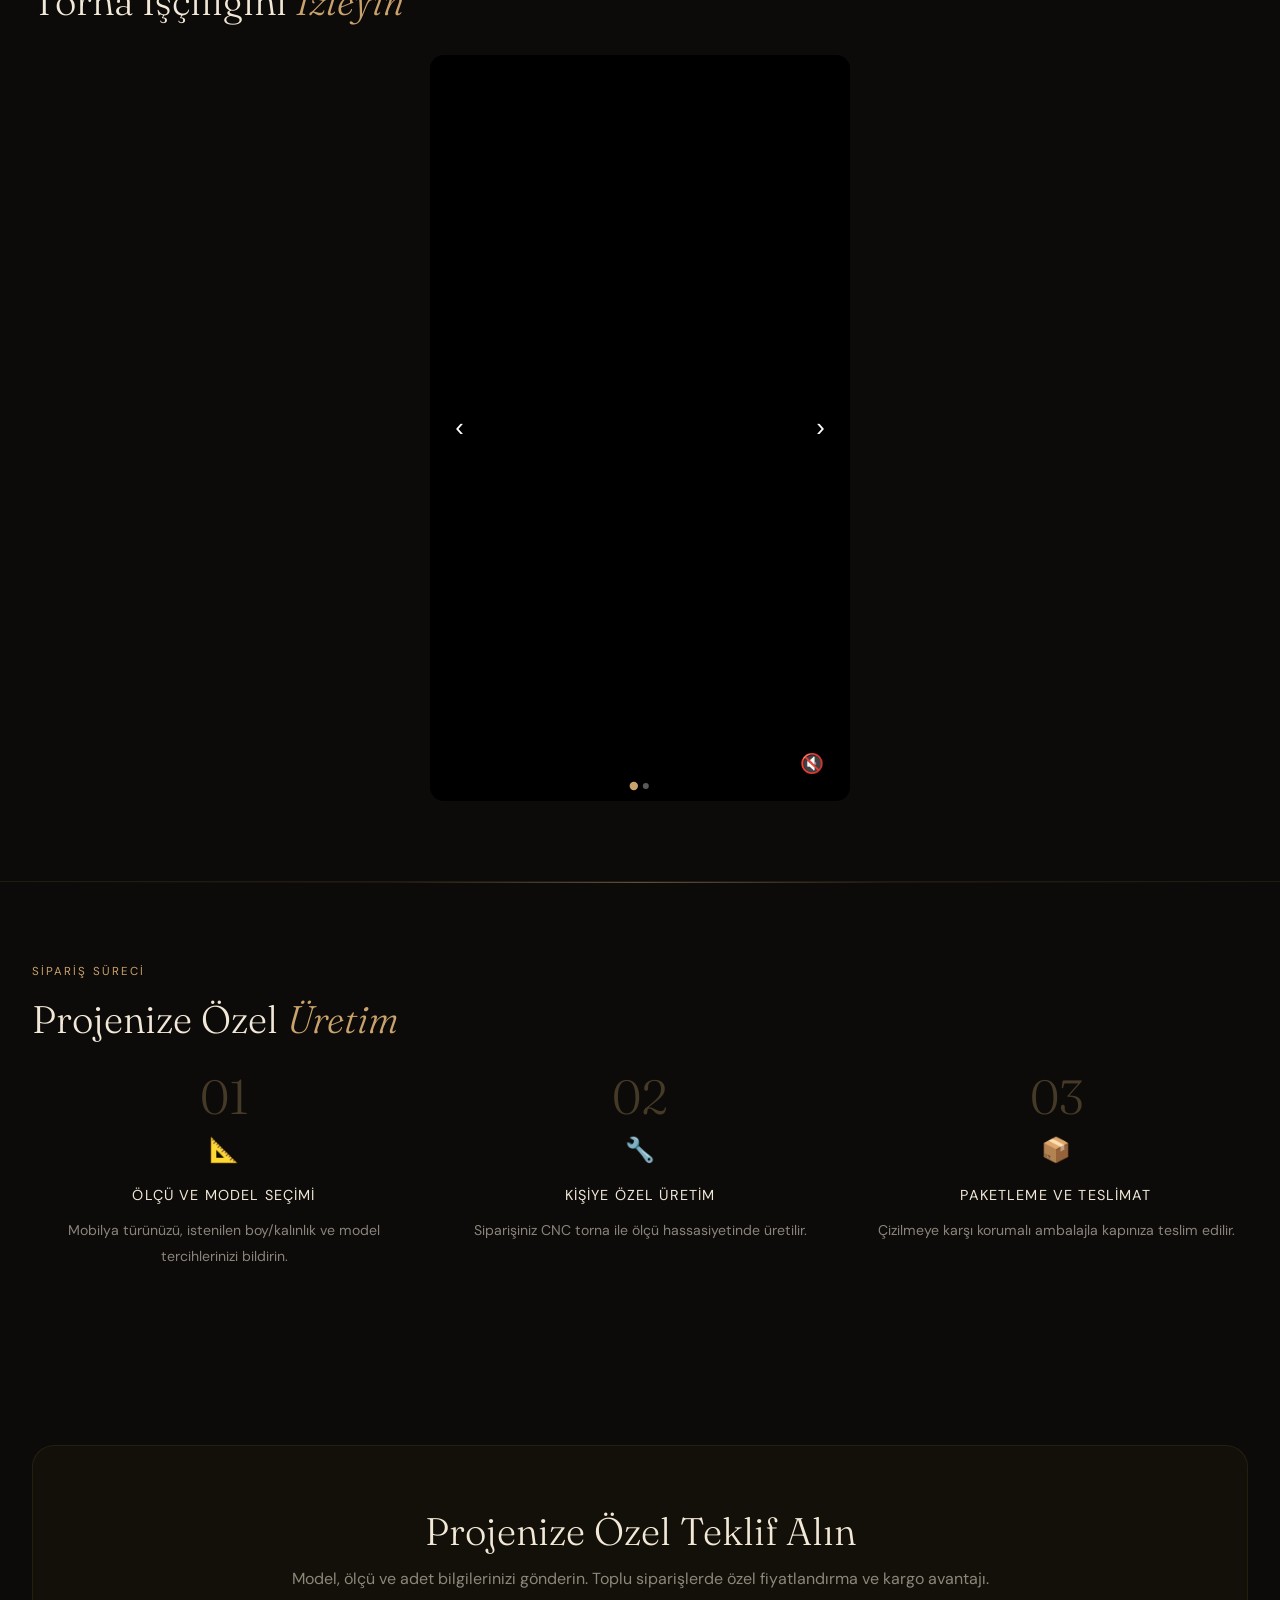
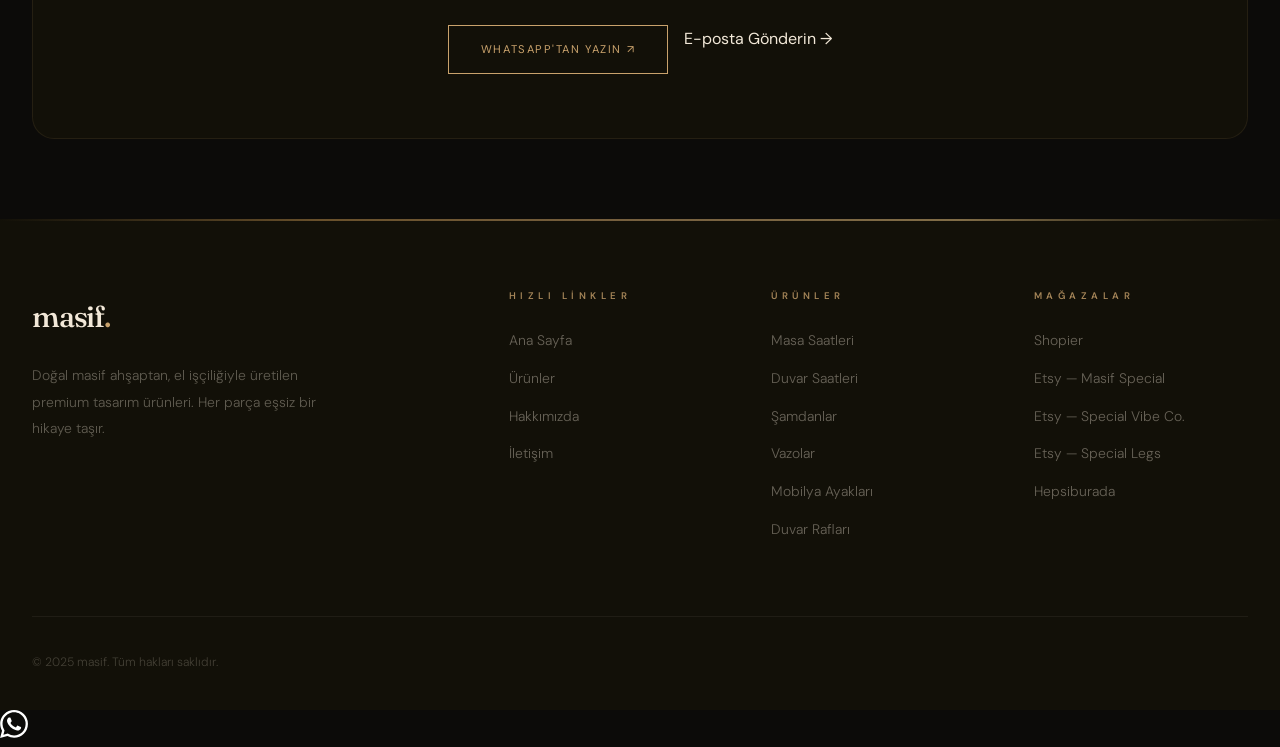
==== commit d41dfafc: "Görev 3.2 + 2.3: Sub-page H1 SEO + dış bağlantı ikonları - 6 alt sayfanın H1 başlıkları SEO anahtar " ====
--- a/ahsap-ayaklar.html
+++ b/ahsap-ayaklar.html
@@ -74,10 +74,10 @@
         <!-- Info -->
         <div class="product-hero-info">
           <div class="product-hero-badge">✨ El İşçiliği &amp; Doğal Kayın Ağacı</div>
-          <h1>Kişiye Özel Ahşap Mobilya <em>Ayakları</em></h1>
+          <h1>Tornalanmış Masif Ahşap Mobilya <em>Ayağı</em></h1>
           <p class="product-hero-desc">Premium kayın ağacından, torna tekniğiyle üretilen mobilya ayakları. Her tasarım size özel, her boyut isteğinize göre.</p>
           <div class="product-hero-cta">
-            <a href="https://wa.me/905067786885" class="btn-primary" target="_blank">WhatsApp'tan Yazın →</a>
+            <a href="https://wa.me/905067786885" class="btn-primary" target="_blank">WhatsApp'tan Yazın ↗</a>
             <a href="#modeller" class="btn-outline">Modelleri Keşfet ↓</a>
           </div>
         </div>
@@ -167,7 +167,7 @@
               <li><span style="color: var(--accent);">→</span> Sehpa &amp; konsol</li>
               <li><span style="color: var(--accent);">→</span> Orta sehpa</li>
             </ul>
-            <a href="https://wa.me/905067786885" class="btn-primary" target="_blank">Sipariş Ver →</a>
+            <a href="https://wa.me/905067786885" class="btn-primary" target="_blank">Sipariş Ver ↗</a>
           </div>
         </div>
         <div class="model-card" style="margin: 0;">
@@ -182,7 +182,7 @@
               <li><span style="color: var(--accent);">→</span> Dresuar &amp; komodin</li>
               <li><span style="color: var(--accent);">→</span> Tüm mobilya türleri</li>
             </ul>
-            <a href="https://wa.me/905067786885" class="btn-primary" target="_blank">Sipariş Ver →</a>
+            <a href="https://wa.me/905067786885" class="btn-primary" target="_blank">Sipariş Ver ↗</a>
           </div>
         </div>
       </div>
@@ -316,7 +316,7 @@
       <h2>Projenize Özel Teklif Alın</h2>
       <p>Model, ölçü ve adet bilgilerinizi gönderin. Toplu siparişlerde özel fiyatlandırma ve kargo avantajı.</p>
       <div class="cta-buttons">
-        <a href="https://wa.me/905067786885" class="btn-primary" target="_blank">WhatsApp'tan Yazın →</a>
+        <a href="https://wa.me/905067786885" class="btn-primary" target="_blank">WhatsApp'tan Yazın ↗</a>
         <a href="mailto:hasan.ozel@masifspecial.shop" class="btn-outline">E-posta Gönderin →</a>
       </div>
     </div>
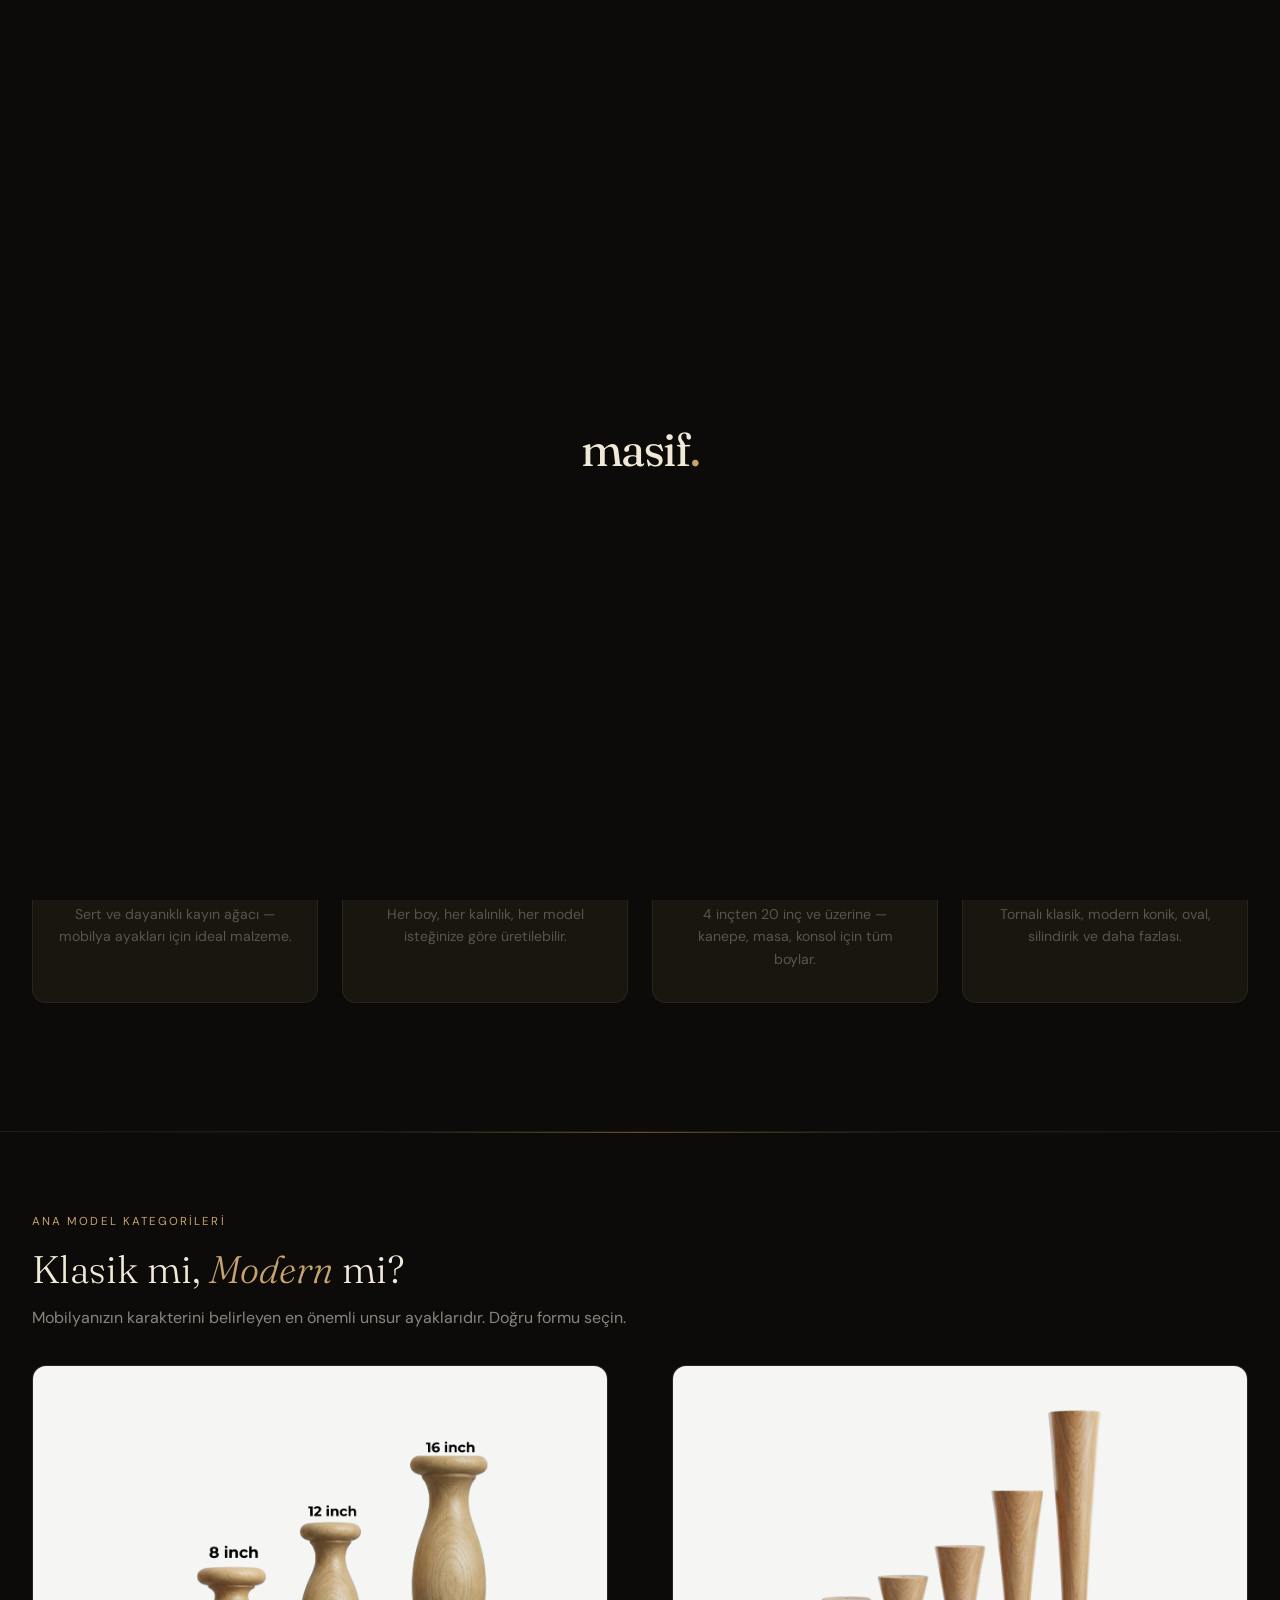
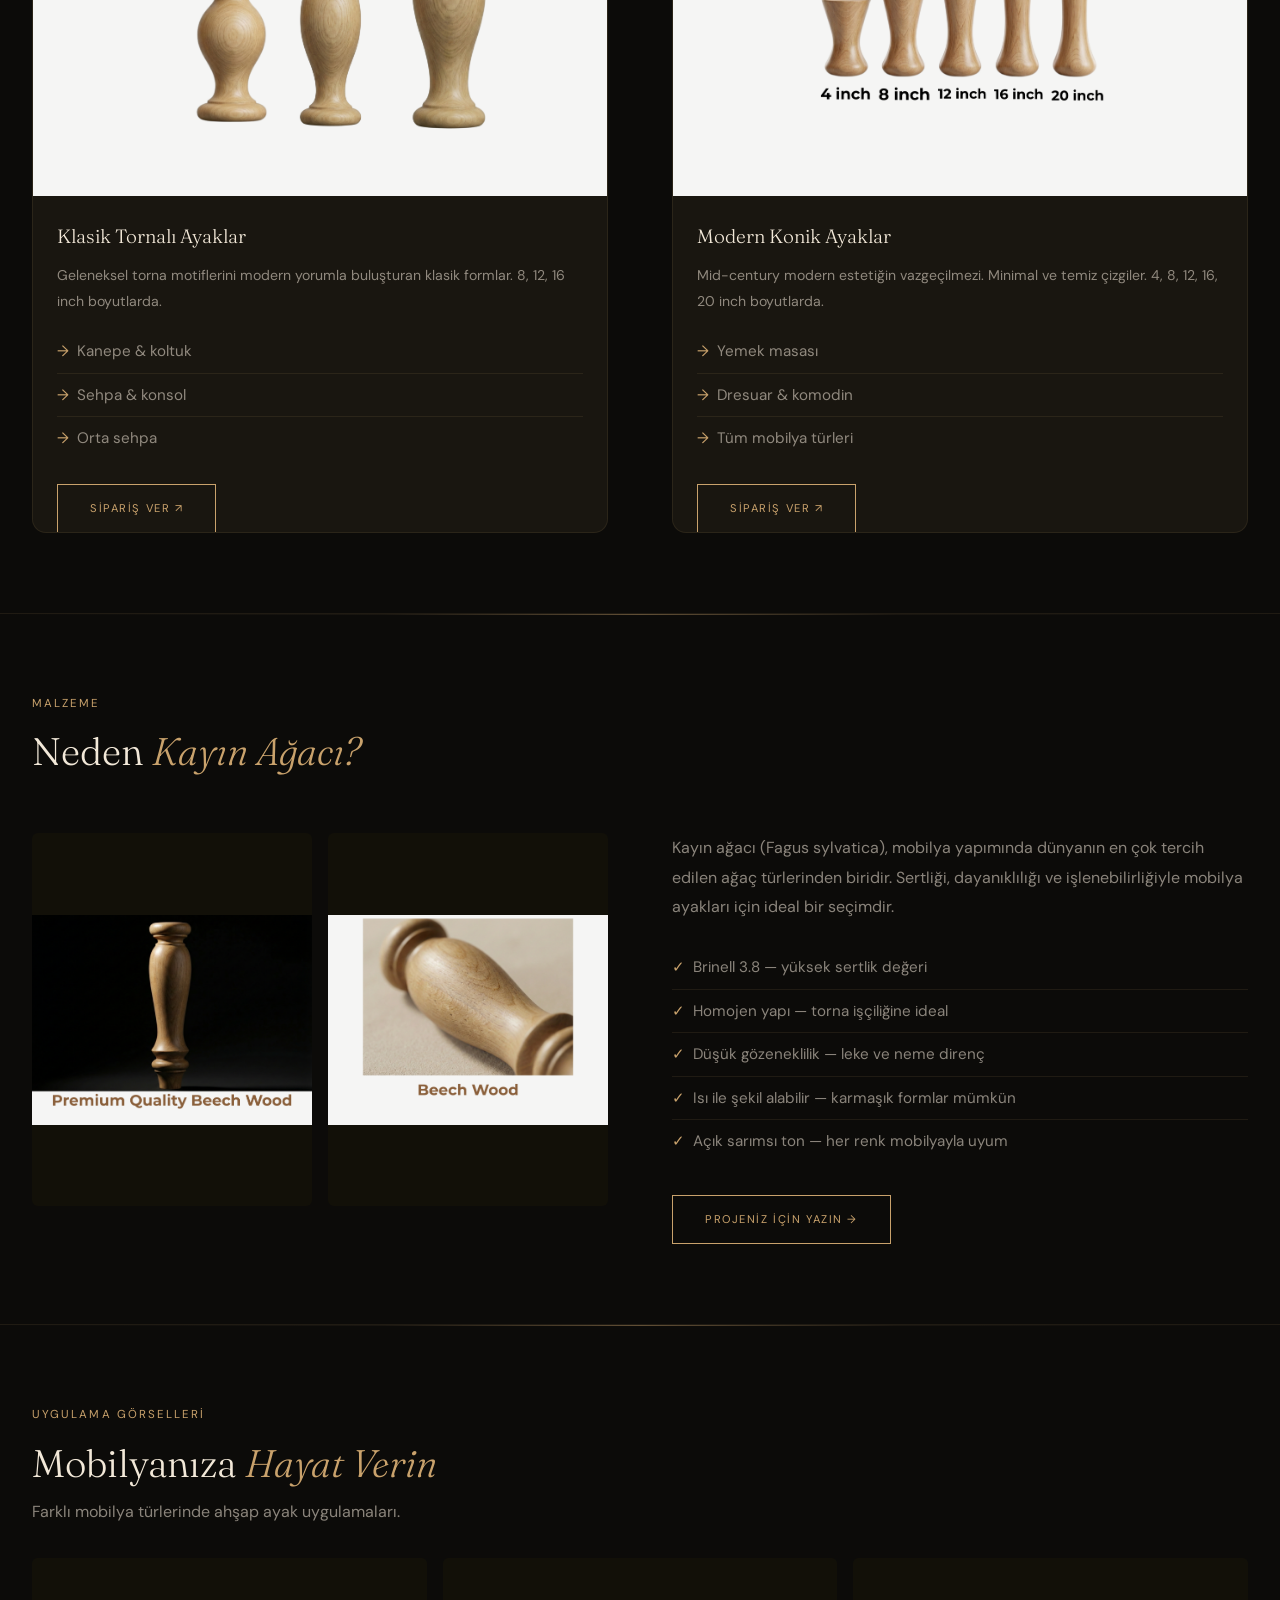
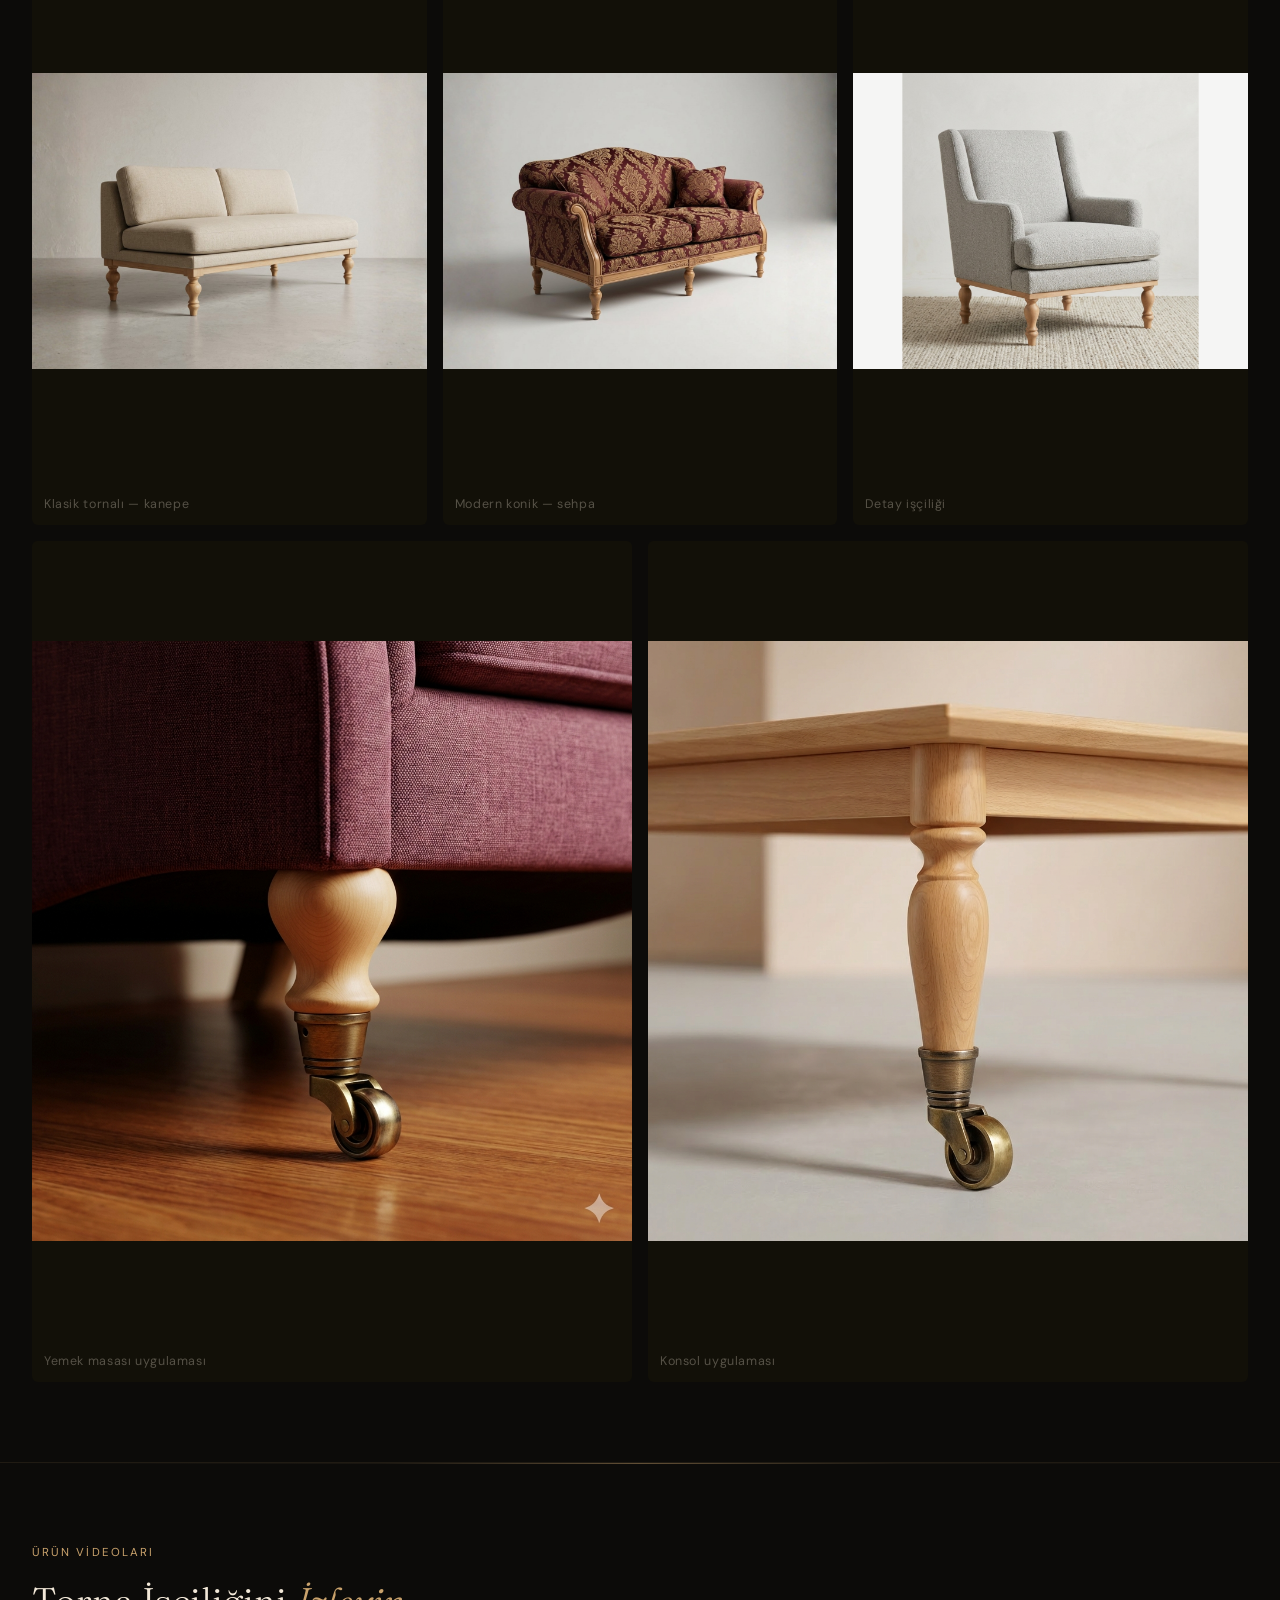
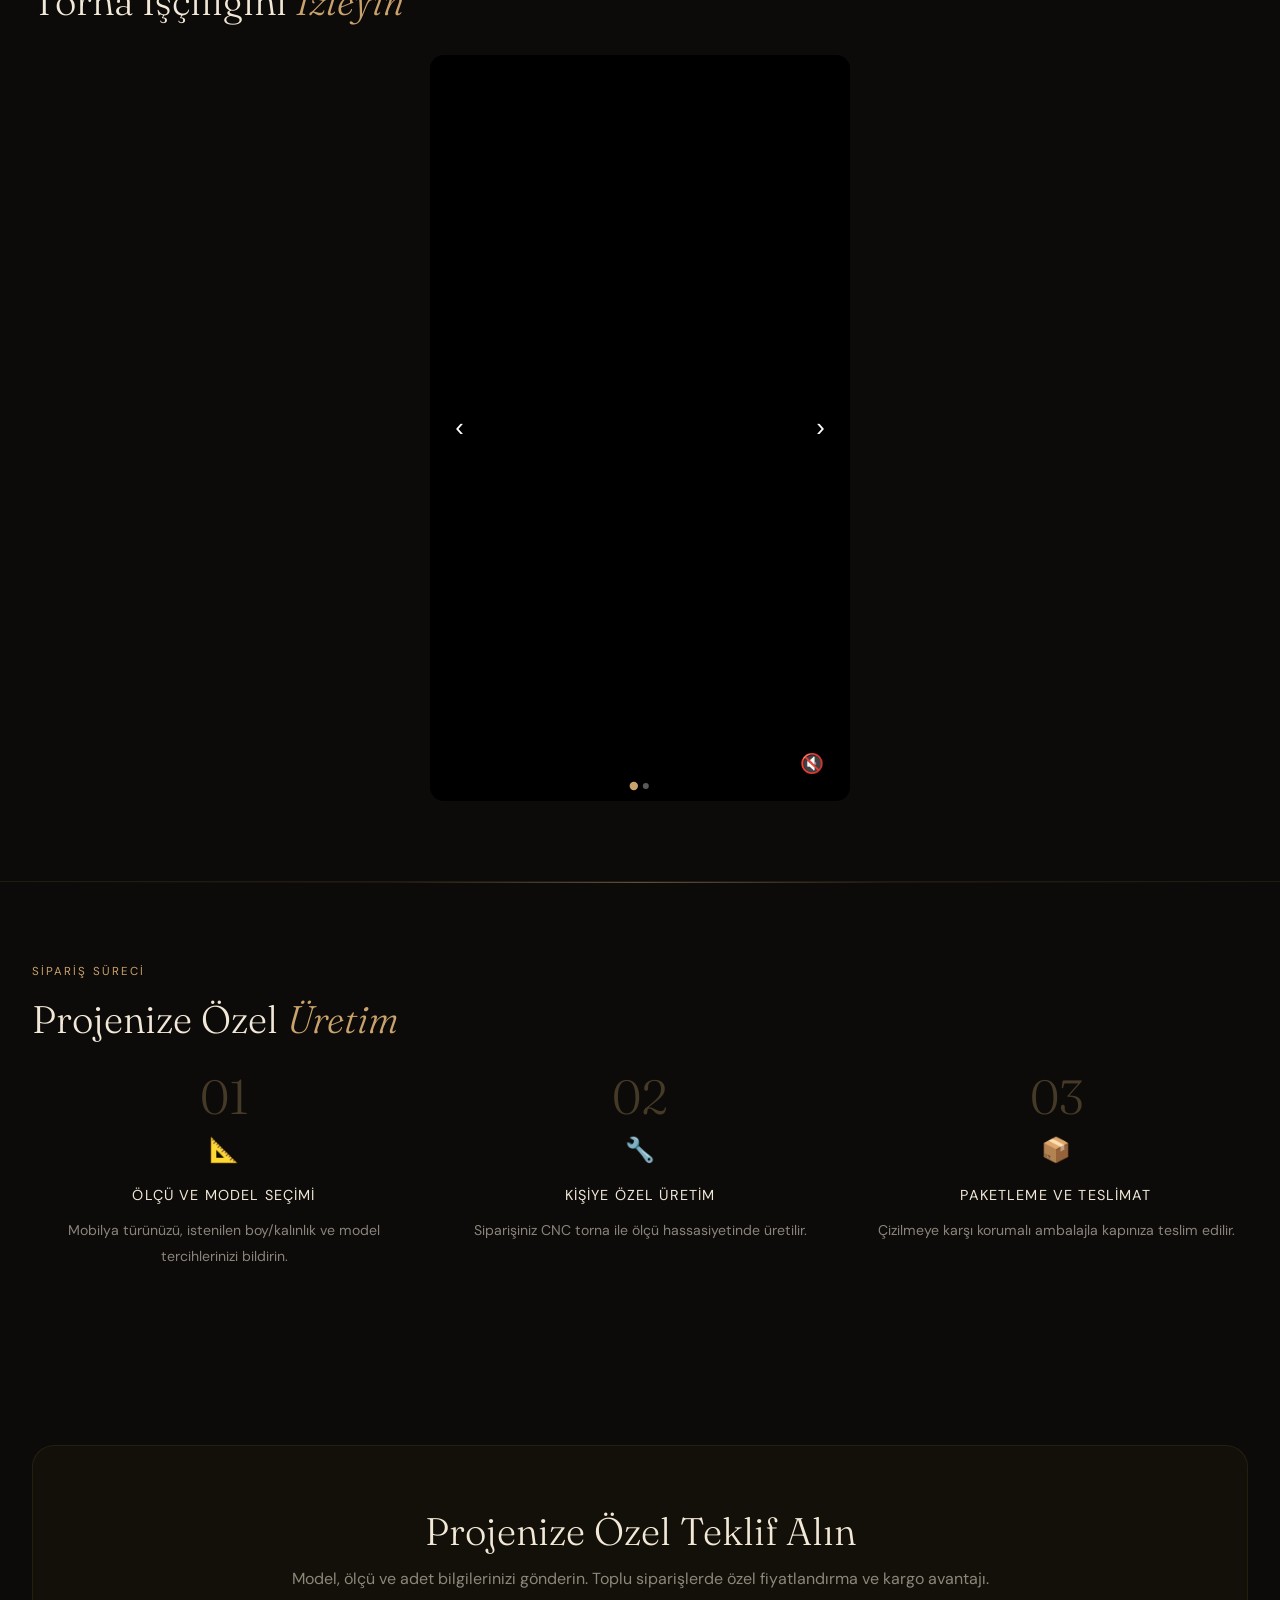
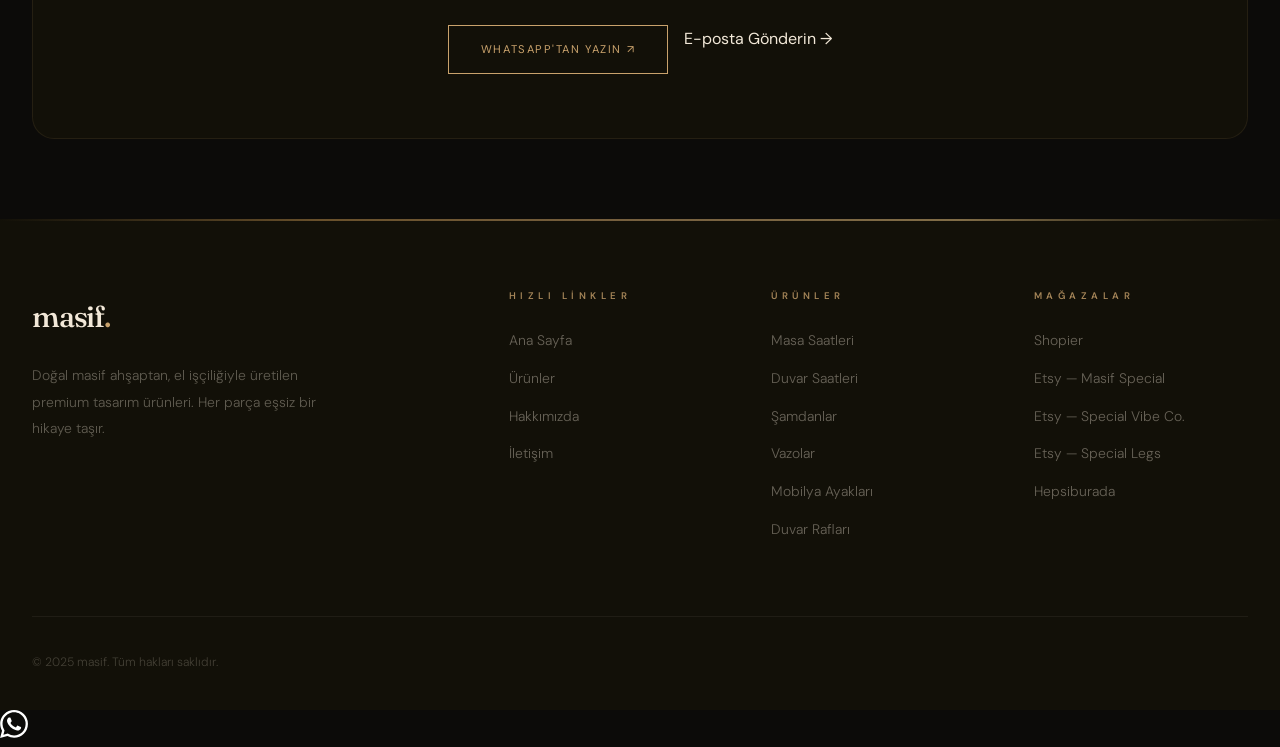
==== commit 7a64e6d5: "Görev 3.3: Alt text optimizasyonu — galeri thumbnails - 35+ generic 'Görsel N' alt text'leri SEO-uyu" ====
--- a/ahsap-ayaklar.html
+++ b/ahsap-ayaklar.html
@@ -88,25 +88,25 @@
           </div>
           <div class="gallery-thumbs">
             <div class="gallery-thumb active" onclick="switchGallery(this, 'images/ayaklar/2.png', 'img')">
-              <img src="images/ayaklar/2.png" alt="Görsel 1"/>
+              <img src="images/ayaklar/2.png" alt="Ahşap mobilya ayağı — klasik tornalı model ön görünüm"/>
             </div>
             <div class="gallery-thumb" onclick="switchGallery(this, 'images/ayaklar/3.png', 'img')">
-              <img src="images/ayaklar/3.png" alt="Görsel 2" loading="lazy"/>
+              <img src="images/ayaklar/3.png" alt="Ahşap mobilya ayağı — modern konik model" loading="lazy"/>
             </div>
             <div class="gallery-thumb" onclick="switchGallery(this, 'images/ayaklar/7-1.png', 'img')">
-              <img src="images/ayaklar/7-1.png" alt="Görsel 3" loading="lazy"/>
+              <img src="images/ayaklar/7-1.png" alt="Ahşap mobilya ayağı — torna detay işçiliği" loading="lazy"/>
             </div>
             <div class="gallery-thumb" onclick="switchGallery(this, 'images/ayaklar/8.png', 'img')">
-              <img src="images/ayaklar/8.png" alt="Görsel 4" loading="lazy"/>
+              <img src="images/ayaklar/8.png" alt="Ahşap mobilya ayağı — doğal kayın doku" loading="lazy"/>
             </div>
             <div class="gallery-thumb" onclick="switchGallery(this, 'images/ayaklar/7.png', 'img')">
-              <img src="images/ayaklar/7.png" alt="Görsel 5" loading="lazy"/>
+              <img src="images/ayaklar/7.png" alt="Ahşap mobilya ayağı — profil detay" loading="lazy"/>
             </div>
             <div class="gallery-thumb" onclick="switchGallery(this, 'images/ayaklar/14-1.png', 'img')">
-              <img src="images/ayaklar/14-1.png" alt="Görsel 6" loading="lazy"/>
+              <img src="images/ayaklar/14-1.png" alt="Ahşap mobilya ayağı — klasik tornalı set" loading="lazy"/>
             </div>
             <div class="gallery-thumb" onclick="switchGallery(this, 'images/ayaklar/14.png', 'img')">
-              <img src="images/ayaklar/14.png" alt="Görsel 7" loading="lazy"/>
+              <img src="images/ayaklar/14.png" alt="Ahşap mobilya ayağı — modern konik set" loading="lazy"/>
             </div>
             <div class="gallery-thumb" onclick="switchGallery(this, 'images/ayaklar/hf_20260219_172932_a858bdf8-8413-4693-9ab3-9bf36b9cfa79.mp4', 'video')">
               <video src="images/ayaklar/hf_20260219_172932_a858bdf8-8413-4693-9ab3-9bf36b9cfa79.mp4" muted></video>
--- a/style.css
+++ b/style.css
@@ -280,6 +280,38 @@
 .menu-toggle.active span:nth-child(2) { opacity: 0; }
 .menu-toggle.active span:nth-child(3) { transform: rotate(-45deg) translate(4px,-4.5px); }
 
+/* Language Toggle */
+.lang-toggle {
+  display: flex;
+  align-items: center;
+  gap: 2px;
+  background: rgba(201,162,108,.08);
+  border: 1px solid rgba(201,162,108,.15);
+  border-radius: 999px;
+  padding: 3px;
+  margin-left: 1.5rem;
+}
+.lang-toggle-btn {
+  background: none;
+  border: none;
+  color: var(--text-secondary);
+  font-family: var(--font-body);
+  font-size: .65rem;
+  font-weight: 600;
+  letter-spacing: 1.5px;
+  padding: 5px 12px;
+  border-radius: 999px;
+  cursor: pointer;
+  transition: all .25s ease;
+}
+.lang-toggle-btn.active {
+  background: var(--accent);
+  color: var(--bg-primary);
+}
+.lang-toggle-btn:hover:not(.active) {
+  color: var(--accent);
+}
+
 
 /* ================================================================
    HERO
